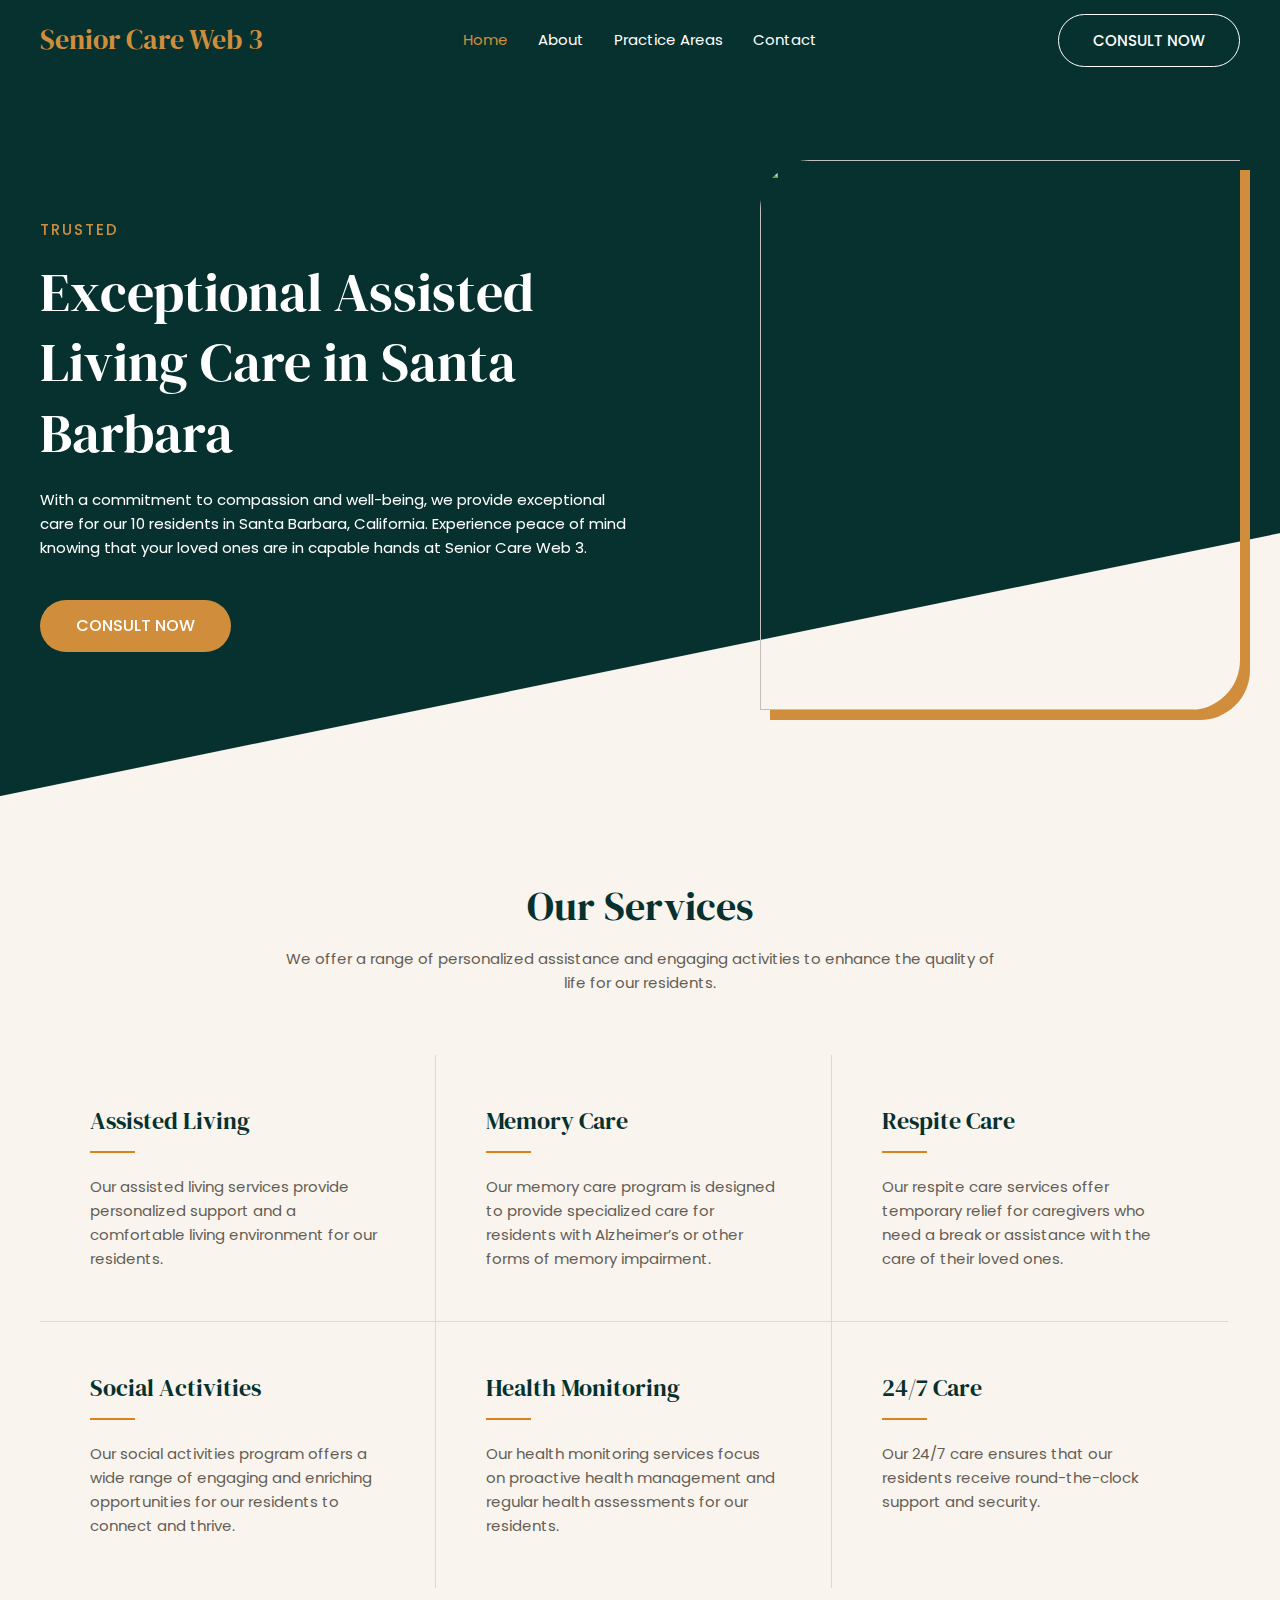
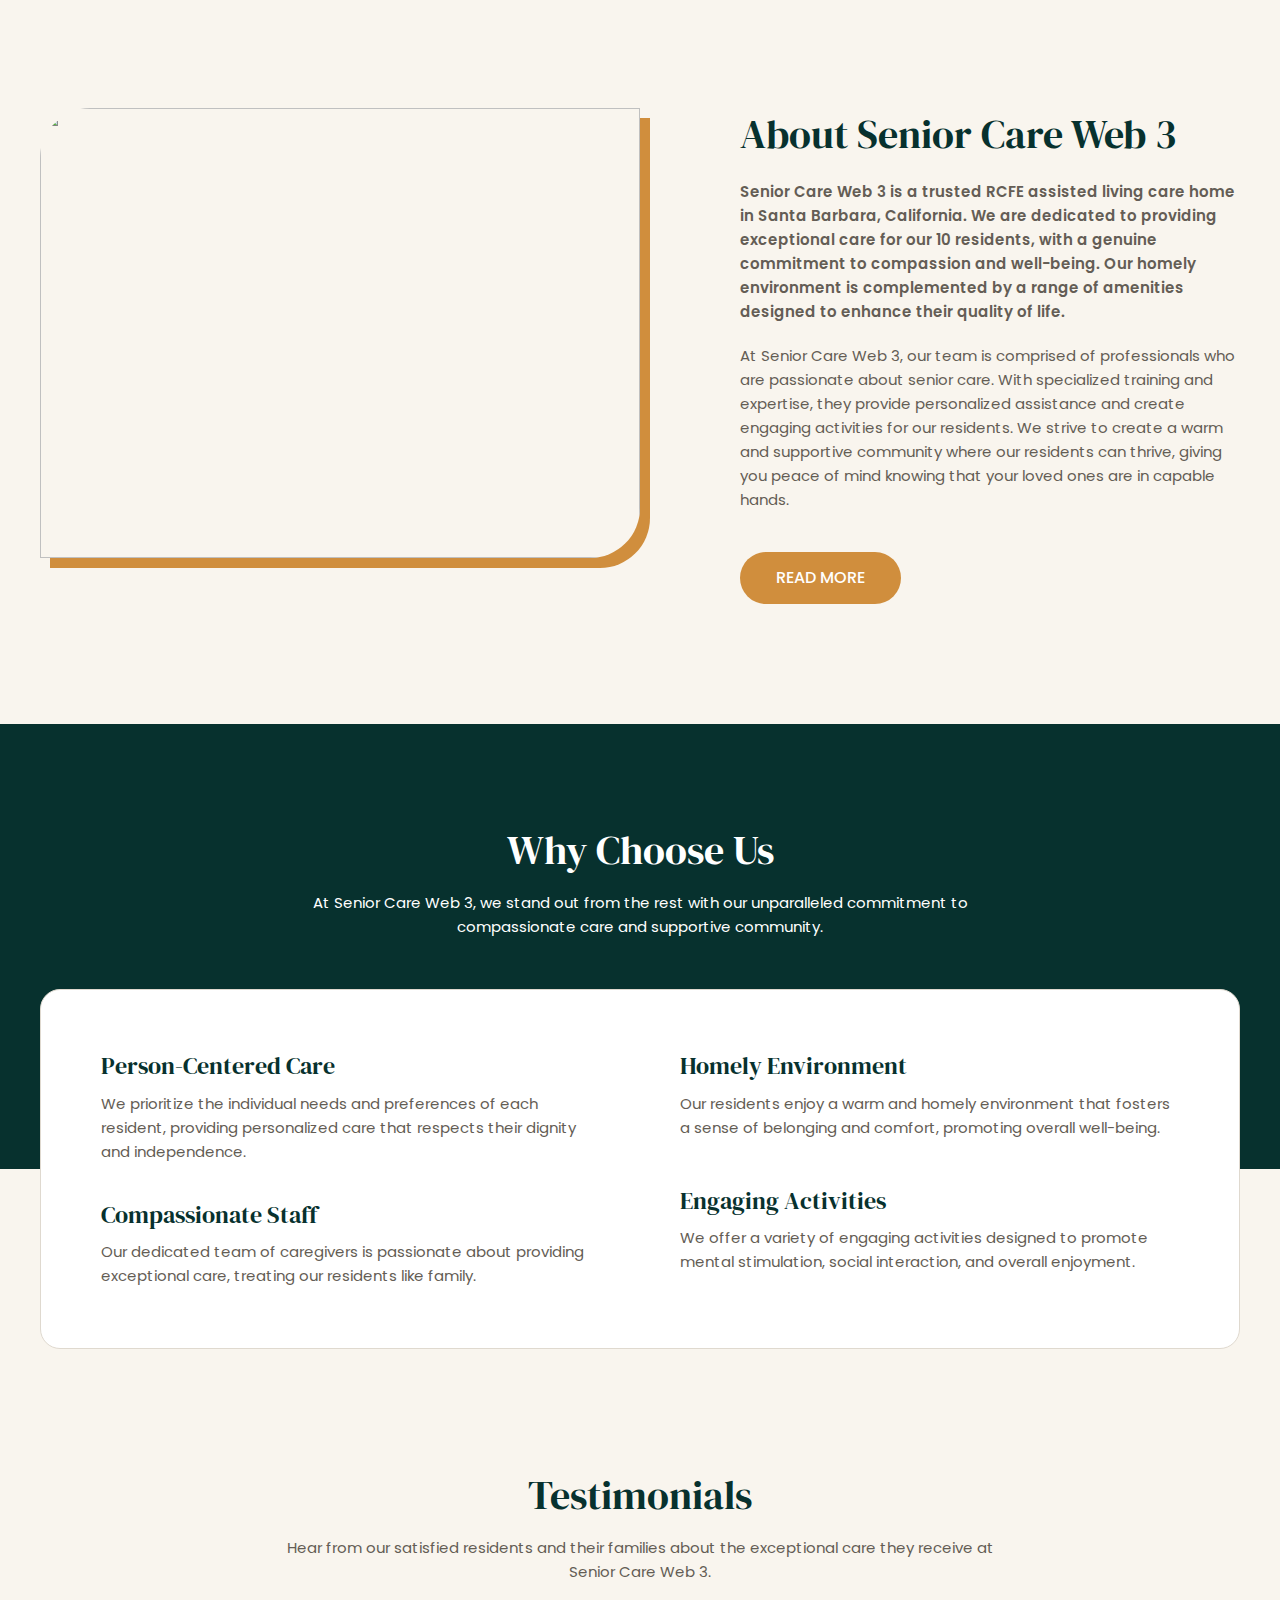
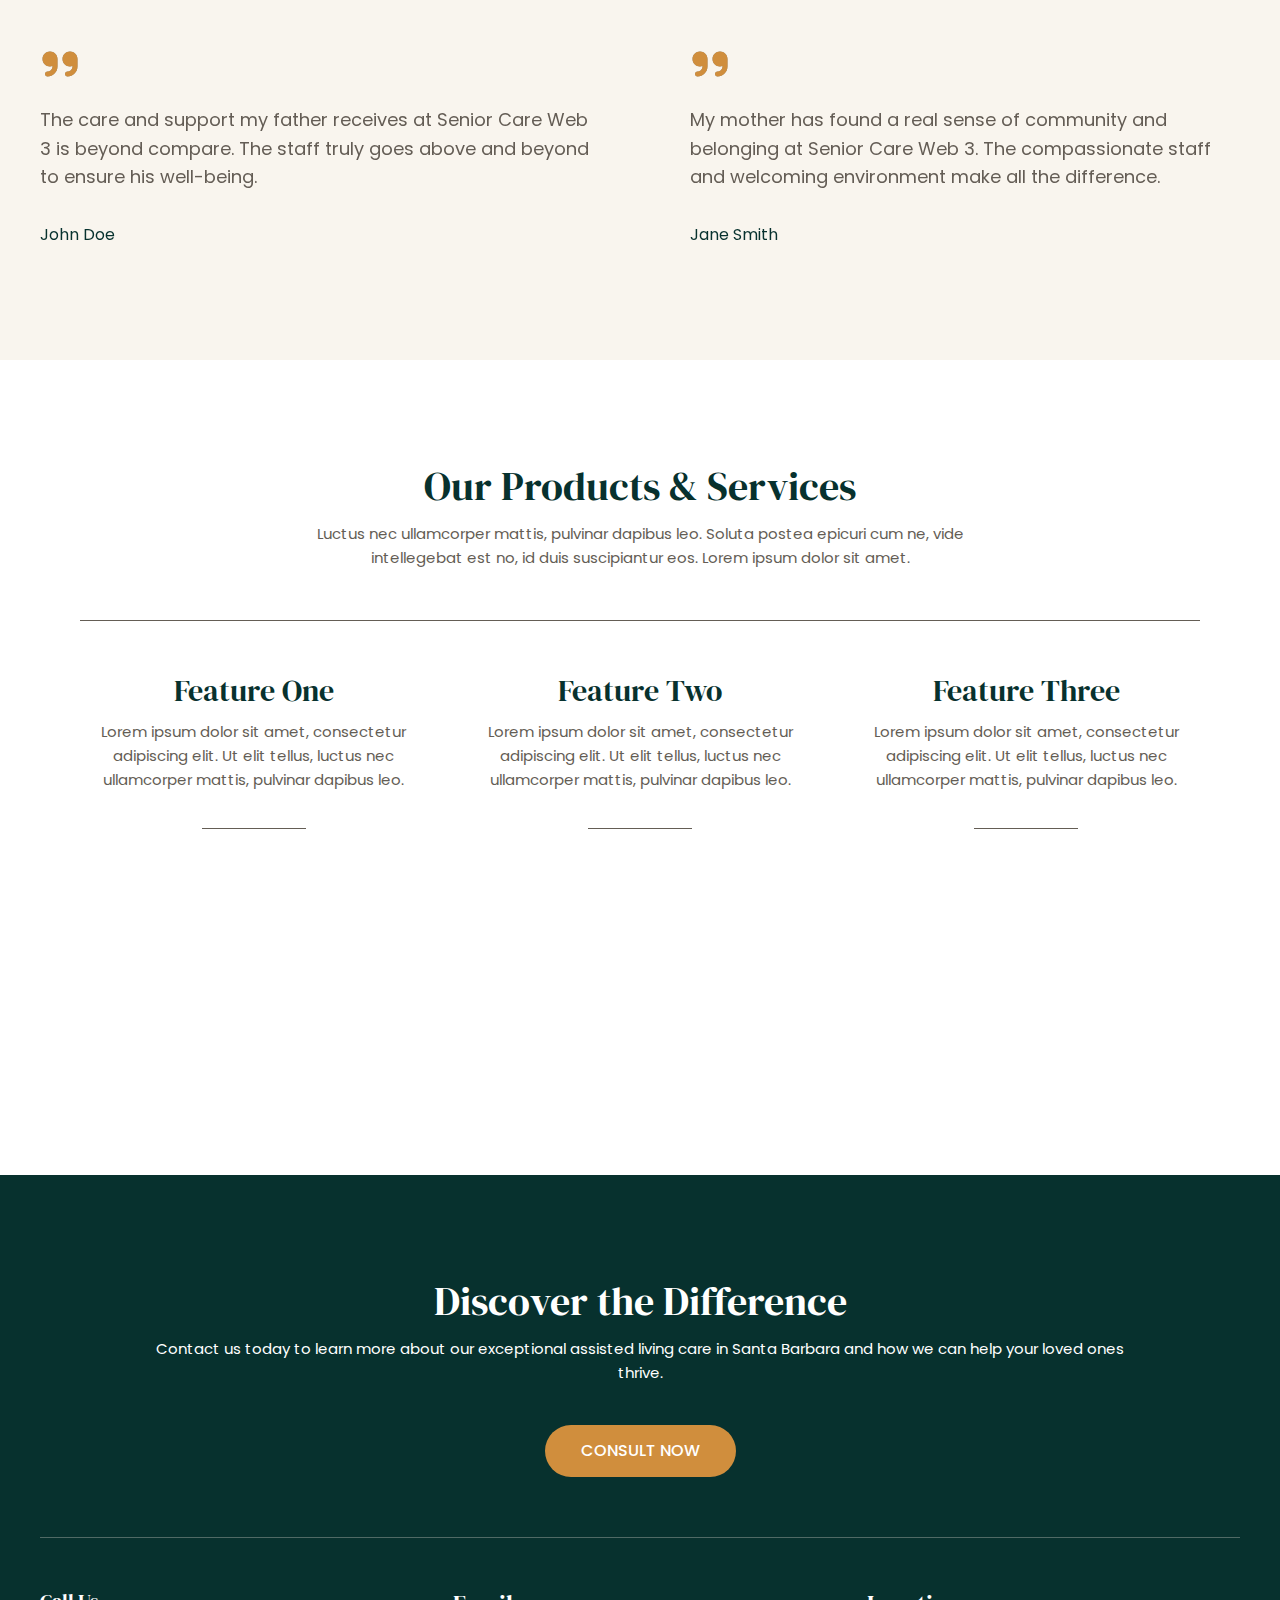
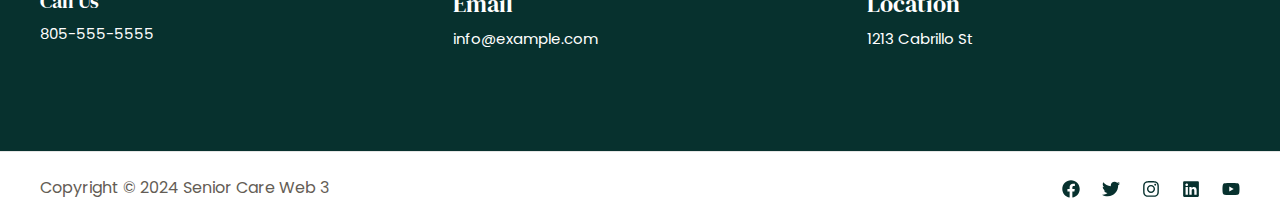
==== index.html @ ff7efbb7 "Updated/Added simply-static-1-1720147090" ====
<!DOCTYPE html>
<html lang="en-US">
<head>
<meta charset="UTF-8">
<meta name="viewport" content="width=device-width, initial-scale=1">
	 <link rel="profile" href="https://gmpg.org/xfn/11"> 
	 <title>Senior Care Web 3</title>
<meta name="robots" content="noindex, nofollow">
<link rel="dns-prefetch" href="//fonts.googleapis.com">
<link rel="alternate" type="application/rss+xml" title="Senior Care Web 3 &raquo; Feed" href="/feed/">
<link rel="alternate" type="application/rss+xml" title="Senior Care Web 3 &raquo; Comments Feed" href="/comments/feed/">
<script>
window._wpemojiSettings = {"baseUrl":"https:\/\/s.w.org\/images\/core\/emoji\/15.0.3\/72x72\/","ext":".png","svgUrl":"https:\/\/s.w.org\/images\/core\/emoji\/15.0.3\/svg\/","svgExt":".svg","source":{"concatemoji":"\/wp-includes\/js\/wp-emoji-release.min.js?ver=6.5.5"}};
/*! This file is auto-generated */
!function(i,n){var o,s,e;function c(e){try{var t={supportTests:e,timestamp:(new Date).valueOf()};sessionStorage.setItem(o,JSON.stringify(t))}catch(e){}}function p(e,t,n){e.clearRect(0,0,e.canvas.width,e.canvas.height),e.fillText(t,0,0);var t=new Uint32Array(e.getImageData(0,0,e.canvas.width,e.canvas.height).data),r=(e.clearRect(0,0,e.canvas.width,e.canvas.height),e.fillText(n,0,0),new Uint32Array(e.getImageData(0,0,e.canvas.width,e.canvas.height).data));return t.every(function(e,t){return e===r[t]})}function u(e,t,n){switch(t){case"flag":return n(e,"🏳️‍⚧️","🏳️​⚧️")?!1:!n(e,"🇺🇳","🇺​🇳")&&!n(e,"🏴󠁧󠁢󠁥󠁮󠁧󠁿","🏴​󠁧​󠁢​󠁥​󠁮​󠁧​󠁿");case"emoji":return!n(e,"🐦‍⬛","🐦​⬛")}return!1}function f(e,t,n){var r="undefined"!=typeof WorkerGlobalScope&&self instanceof WorkerGlobalScope?new OffscreenCanvas(300,150):i.createElement("canvas"),a=r.getContext("2d",{willReadFrequently:!0}),o=(a.textBaseline="top",a.font="600 32px Arial",{});return e.forEach(function(e){o[e]=t(a,e,n)}),o}function t(e){var t=i.createElement("script");t.src=e,t.defer=!0,i.head.appendChild(t)}"undefined"!=typeof Promise&&(o="wpEmojiSettingsSupports",s=["flag","emoji"],n.supports={everything:!0,everythingExceptFlag:!0},e=new Promise(function(e){i.addEventListener("DOMContentLoaded",e,{once:!0})}),new Promise(function(t){var n=function(){try{var e=JSON.parse(sessionStorage.getItem(o));if("object"==typeof e&&"number"==typeof e.timestamp&&(new Date).valueOf()<e.timestamp+604800&&"object"==typeof e.supportTests)return e.supportTests}catch(e){}return null}();if(!n){if("undefined"!=typeof Worker&&"undefined"!=typeof OffscreenCanvas&&"undefined"!=typeof URL&&URL.createObjectURL&&"undefined"!=typeof Blob)try{var e="postMessage("+f.toString()+"("+[JSON.stringify(s),u.toString(),p.toString()].join(",")+"));",r=new Blob([e],{type:"text/javascript"}),a=new Worker(URL.createObjectURL(r),{name:"wpTestEmojiSupports"});return void(a.onmessage=function(e){c(n=e.data),a.terminate(),t(n)})}catch(e){}c(n=f(s,u,p))}t(n)}).then(function(e){for(var t in e)n.supports[t]=e[t],n.supports.everything=n.supports.everything&&n.supports[t],"flag"!==t&&(n.supports.everythingExceptFlag=n.supports.everythingExceptFlag&&n.supports[t]);n.supports.everythingExceptFlag=n.supports.everythingExceptFlag&&!n.supports.flag,n.DOMReady=!1,n.readyCallback=function(){n.DOMReady=!0}}).then(function(){return e}).then(function(){var e;n.supports.everything||(n.readyCallback(),(e=n.source||{}).concatemoji?t(e.concatemoji):e.wpemoji&&e.twemoji&&(t(e.twemoji),t(e.wpemoji)))}))}((window,document),window._wpemojiSettings);
</script>
<link rel="stylesheet" id="astra-theme-css-css" href="/wp-content/themes/astra/assets/css/minified/main.min.css?ver=4.7.2" media="all">
<style id="astra-theme-css-inline-css">:root{--ast-post-nav-space:0;--ast-container-default-xlg-padding:3em;--ast-container-default-lg-padding:3em;--ast-container-default-slg-padding:2em;--ast-container-default-md-padding:3em;--ast-container-default-sm-padding:3em;--ast-container-default-xs-padding:2.4em;--ast-container-default-xxs-padding:1.8em;--ast-code-block-background:#ECEFF3;--ast-comment-inputs-background:#F9FAFB;--ast-normal-container-width:1200px;--ast-narrow-container-width:750px;--ast-blog-title-font-weight:normal;--ast-blog-meta-weight:inherit;}html{font-size:93.75%;}a{color:var(--ast-global-color-0);}a:hover,a:focus{color:var(--ast-global-color-0);}body,button,input,select,textarea,.ast-button,.ast-custom-button{font-family:'Poppins',sans-serif;font-weight:400;font-size:15px;font-size:1rem;line-height:var(--ast-body-line-height,1.6em);}blockquote{color:var(--ast-global-color-3);}h1,.entry-content h1,h2,.entry-content h2,h3,.entry-content h3,h4,.entry-content h4,h5,.entry-content h5,h6,.entry-content h6,.site-title,.site-title a{font-family:'DM Serif Display',serif;font-weight:400;}.ast-site-identity .site-title a{color:var(--ast-global-color-0);}.site-title{font-size:28px;font-size:1.8666666666667rem;display:block;}.site-header .site-description{font-size:15px;font-size:1rem;display:none;}.entry-title{font-size:26px;font-size:1.7333333333333rem;}.archive .ast-article-post .ast-article-inner,.blog .ast-article-post .ast-article-inner,.archive .ast-article-post .ast-article-inner:hover,.blog .ast-article-post .ast-article-inner:hover{overflow:hidden;}h1,.entry-content h1{font-size:54px;font-size:3.6rem;font-weight:normal;font-family:'DM Serif Display',serif;line-height:1.3em;}h2,.entry-content h2{font-size:40px;font-size:2.6666666666667rem;font-weight:normal;font-family:'DM Serif Display',serif;line-height:1.3em;}h3,.entry-content h3{font-size:30px;font-size:2rem;font-weight:normal;font-family:'DM Serif Display',serif;line-height:1.3em;}h4,.entry-content h4{font-size:24px;font-size:1.6rem;line-height:1.3em;font-weight:normal;font-family:'DM Serif Display',serif;}h5,.entry-content h5{font-size:20px;font-size:1.3333333333333rem;line-height:1.3em;font-weight:normal;font-family:'DM Serif Display',serif;}h6,.entry-content h6{font-size:18px;font-size:1.2rem;line-height:1.25em;font-weight:400;font-family:'DM Serif Display',serif;}::selection{background-color:var(--ast-global-color-0);color:#000000;}body,h1,.entry-title a,.entry-content h1,h2,.entry-content h2,h3,.entry-content h3,h4,.entry-content h4,h5,.entry-content h5,h6,.entry-content h6{color:var(--ast-global-color-3);}.tagcloud a:hover,.tagcloud a:focus,.tagcloud a.current-item{color:#000000;border-color:var(--ast-global-color-0);background-color:var(--ast-global-color-0);}input:focus,input[type="text"]:focus,input[type="email"]:focus,input[type="url"]:focus,input[type="password"]:focus,input[type="reset"]:focus,input[type="search"]:focus,textarea:focus{border-color:var(--ast-global-color-0);}input[type="radio"]:checked,input[type=reset],input[type="checkbox"]:checked,input[type="checkbox"]:hover:checked,input[type="checkbox"]:focus:checked,input[type=range]::-webkit-slider-thumb{border-color:var(--ast-global-color-0);background-color:var(--ast-global-color-0);box-shadow:none;}.site-footer a:hover + .post-count,.site-footer a:focus + .post-count{background:var(--ast-global-color-0);border-color:var(--ast-global-color-0);}.single .nav-links .nav-previous,.single .nav-links .nav-next{color:var(--ast-global-color-0);}.entry-meta,.entry-meta *{line-height:1.45;color:var(--ast-global-color-0);}.entry-meta a:not(.ast-button):hover,.entry-meta a:not(.ast-button):hover *,.entry-meta a:not(.ast-button):focus,.entry-meta a:not(.ast-button):focus *,.page-links > .page-link,.page-links .page-link:hover,.post-navigation a:hover{color:var(--ast-global-color-0);}#cat option,.secondary .calendar_wrap thead a,.secondary .calendar_wrap thead a:visited{color:var(--ast-global-color-0);}.secondary .calendar_wrap #today,.ast-progress-val span{background:var(--ast-global-color-0);}.secondary a:hover + .post-count,.secondary a:focus + .post-count{background:var(--ast-global-color-0);border-color:var(--ast-global-color-0);}.calendar_wrap #today > a{color:#000000;}.page-links .page-link,.single .post-navigation a{color:var(--ast-global-color-0);}.ast-search-menu-icon .search-form button.search-submit{padding:0 4px;}.ast-search-menu-icon form.search-form{padding-right:0;}.ast-search-menu-icon.slide-search input.search-field{width:0;}.ast-header-search .ast-search-menu-icon.ast-dropdown-active .search-form,.ast-header-search .ast-search-menu-icon.ast-dropdown-active .search-field:focus{transition:all 0.2s;}.search-form input.search-field:focus{outline:none;}.ast-archive-title{color:var(--ast-global-color-2);}.widget-title,.widget .wp-block-heading{font-size:21px;font-size:1.4rem;color:var(--ast-global-color-2);}.ast-single-post .entry-content a,.ast-comment-content a:not(.ast-comment-edit-reply-wrap a){text-decoration:underline;}.ast-single-post .wp-block-button .wp-block-button__link,.ast-single-post .elementor-button-wrapper .elementor-button,.ast-single-post .entry-content .uagb-tab a,.ast-single-post .entry-content .uagb-ifb-cta a,.ast-single-post .entry-content .wp-block-uagb-buttons a,.ast-single-post .entry-content .uabb-module-content a,.ast-single-post .entry-content .uagb-post-grid a,.ast-single-post .entry-content .uagb-timeline a,.ast-single-post .entry-content .uagb-toc__wrap a,.ast-single-post .entry-content .uagb-taxomony-box a,.ast-single-post .entry-content .woocommerce a,.entry-content .wp-block-latest-posts > li > a,.ast-single-post .entry-content .wp-block-file__button,li.ast-post-filter-single,.ast-single-post .wp-block-buttons .wp-block-button.is-style-outline .wp-block-button__link,.ast-single-post .ast-comment-content .comment-reply-link,.ast-single-post .ast-comment-content .comment-edit-link{text-decoration:none;}.ast-search-menu-icon.slide-search a:focus-visible:focus-visible,.astra-search-icon:focus-visible,#close:focus-visible,a:focus-visible,.ast-menu-toggle:focus-visible,.site .skip-link:focus-visible,.wp-block-loginout input:focus-visible,.wp-block-search.wp-block-search__button-inside .wp-block-search__inside-wrapper,.ast-header-navigation-arrow:focus-visible,.woocommerce .wc-proceed-to-checkout > .checkout-button:focus-visible,.woocommerce .woocommerce-MyAccount-navigation ul li a:focus-visible,.ast-orders-table__row .ast-orders-table__cell:focus-visible,.woocommerce .woocommerce-order-details .order-again > .button:focus-visible,.woocommerce .woocommerce-message a.button.wc-forward:focus-visible,.woocommerce #minus_qty:focus-visible,.woocommerce #plus_qty:focus-visible,a#ast-apply-coupon:focus-visible,.woocommerce .woocommerce-info a:focus-visible,.woocommerce .astra-shop-summary-wrap a:focus-visible,.woocommerce a.wc-forward:focus-visible,#ast-apply-coupon:focus-visible,.woocommerce-js .woocommerce-mini-cart-item a.remove:focus-visible,#close:focus-visible,.button.search-submit:focus-visible,#search_submit:focus,.normal-search:focus-visible,.ast-header-account-wrap:focus-visible{outline-style:dotted;outline-color:inherit;outline-width:thin;}input:focus,input[type="text"]:focus,input[type="email"]:focus,input[type="url"]:focus,input[type="password"]:focus,input[type="reset"]:focus,input[type="search"]:focus,input[type="number"]:focus,textarea:focus,.wp-block-search__input:focus,[data-section="section-header-mobile-trigger"] .ast-button-wrap .ast-mobile-menu-trigger-minimal:focus,.ast-mobile-popup-drawer.active .menu-toggle-close:focus,.woocommerce-ordering select.orderby:focus,#ast-scroll-top:focus,#coupon_code:focus,.woocommerce-page #comment:focus,.woocommerce #reviews #respond input#submit:focus,.woocommerce a.add_to_cart_button:focus,.woocommerce .button.single_add_to_cart_button:focus,.woocommerce .woocommerce-cart-form button:focus,.woocommerce .woocommerce-cart-form__cart-item .quantity .qty:focus,.woocommerce .woocommerce-billing-fields .woocommerce-billing-fields__field-wrapper .woocommerce-input-wrapper > .input-text:focus,.woocommerce #order_comments:focus,.woocommerce #place_order:focus,.woocommerce .woocommerce-address-fields .woocommerce-address-fields__field-wrapper .woocommerce-input-wrapper > .input-text:focus,.woocommerce .woocommerce-MyAccount-content form button:focus,.woocommerce .woocommerce-MyAccount-content .woocommerce-EditAccountForm .woocommerce-form-row .woocommerce-Input.input-text:focus,.woocommerce .ast-woocommerce-container .woocommerce-pagination ul.page-numbers li a:focus,body #content .woocommerce form .form-row .select2-container--default .select2-selection--single:focus,#ast-coupon-code:focus,.woocommerce.woocommerce-js .quantity input[type=number]:focus,.woocommerce-js .woocommerce-mini-cart-item .quantity input[type=number]:focus,.woocommerce p#ast-coupon-trigger:focus{border-style:dotted;border-color:inherit;border-width:thin;}input{outline:none;}.ast-logo-title-inline .site-logo-img{padding-right:1em;}body .ast-oembed-container *{position:absolute;top:0;width:100%;height:100%;left:0;}body .wp-block-embed-pocket-casts .ast-oembed-container *{position:unset;}.ast-single-post-featured-section + article {margin-top: 2em;}.site-content .ast-single-post-featured-section img {width: 100%;overflow: hidden;object-fit: cover;}.site > .ast-single-related-posts-container {margin-top: 0;}@media (min-width: 922px) {.ast-desktop .ast-container--narrow {max-width: var(--ast-narrow-container-width);margin: 0 auto;}}@media (max-width:921.9px){#ast-desktop-header{display:none;}}@media (min-width:922px){#ast-mobile-header{display:none;}}.wp-block-buttons.aligncenter{justify-content:center;}@media (max-width:921px){.ast-theme-transparent-header #primary,.ast-theme-transparent-header #secondary{padding:0;}}@media (max-width:921px){.ast-plain-container.ast-no-sidebar #primary{padding:0;}}.ast-plain-container.ast-no-sidebar #primary{margin-top:0;margin-bottom:0;}.wp-block-button.is-style-outline .wp-block-button__link{border-color:var(--ast-global-color-0);border-top-width:0px;border-right-width:0px;border-bottom-width:0px;border-left-width:0px;}div.wp-block-button.is-style-outline > .wp-block-button__link:not(.has-text-color),div.wp-block-button.wp-block-button__link.is-style-outline:not(.has-text-color){color:var(--ast-global-color-0);}.wp-block-button.is-style-outline .wp-block-button__link:hover,.wp-block-buttons .wp-block-button.is-style-outline .wp-block-button__link:focus,.wp-block-buttons .wp-block-button.is-style-outline > .wp-block-button__link:not(.has-text-color):hover,.wp-block-buttons .wp-block-button.wp-block-button__link.is-style-outline:not(.has-text-color):hover{color:var(--ast-global-color-5);background-color:var(--ast-global-color-1);border-color:var(--ast-global-color-1);}.post-page-numbers.current .page-link,.ast-pagination .page-numbers.current{color:#000000;border-color:var(--ast-global-color-0);background-color:var(--ast-global-color-0);}.wp-block-button.is-style-outline .wp-block-button__link{border-top-width:0px;border-right-width:0px;border-bottom-width:0px;border-left-width:0px;}.wp-block-button.is-style-outline .wp-block-button__link.wp-element-button,.ast-outline-button{border-color:var(--ast-global-color-0);font-family:inherit;font-weight:500;font-size:16px;font-size:1.0666666666667rem;line-height:1em;text-transform:uppercase;border-top-left-radius:30px;border-top-right-radius:30px;border-bottom-right-radius:30px;border-bottom-left-radius:30px;}.wp-block-buttons .wp-block-button.is-style-outline > .wp-block-button__link:not(.has-text-color),.wp-block-buttons .wp-block-button.wp-block-button__link.is-style-outline:not(.has-text-color),.ast-outline-button{color:var(--ast-global-color-0);}.wp-block-button.is-style-outline .wp-block-button__link:hover,.wp-block-buttons .wp-block-button.is-style-outline .wp-block-button__link:focus,.wp-block-buttons .wp-block-button.is-style-outline > .wp-block-button__link:not(.has-text-color):hover,.wp-block-buttons .wp-block-button.wp-block-button__link.is-style-outline:not(.has-text-color):hover,.ast-outline-button:hover,.ast-outline-button:focus,.wp-block-uagb-buttons-child .uagb-buttons-repeater.ast-outline-button:hover,.wp-block-uagb-buttons-child .uagb-buttons-repeater.ast-outline-button:focus{color:var(--ast-global-color-5);background-color:var(--ast-global-color-1);border-color:var(--ast-global-color-1);}.wp-block-button .wp-block-button__link.wp-element-button.is-style-outline:not(.has-background),.wp-block-button.is-style-outline>.wp-block-button__link.wp-element-button:not(.has-background),.ast-outline-button{background-color:var(--ast-global-color-0);}.entry-content[ast-blocks-layout] > figure{margin-bottom:1em;}h1.widget-title{font-weight:normal;}h2.widget-title{font-weight:normal;}h3.widget-title{font-weight:normal;}#page{display:flex;flex-direction:column;min-height:100vh;}.ast-404-layout-1 h1.page-title{color:var(--ast-global-color-2);}.single .post-navigation a{line-height:1em;height:inherit;}.error-404 .page-sub-title{font-size:1.5rem;font-weight:inherit;}.search .site-content .content-area .search-form{margin-bottom:0;}#page .site-content{flex-grow:1;}.widget{margin-bottom:1.25em;}#secondary li{line-height:1.5em;}#secondary .wp-block-group h2{margin-bottom:0.7em;}#secondary h2{font-size:1.7rem;}.ast-separate-container .ast-article-post,.ast-separate-container .ast-article-single,.ast-separate-container .comment-respond{padding:3em;}.ast-separate-container .ast-article-single .ast-article-single{padding:0;}.ast-article-single .wp-block-post-template-is-layout-grid{padding-left:0;}.ast-separate-container .comments-title,.ast-narrow-container .comments-title{padding:1.5em 2em;}.ast-page-builder-template .comment-form-textarea,.ast-comment-formwrap .ast-grid-common-col{padding:0;}.ast-comment-formwrap{padding:0;display:inline-flex;column-gap:20px;width:100%;margin-left:0;margin-right:0;}.comments-area textarea#comment:focus,.comments-area textarea#comment:active,.comments-area .ast-comment-formwrap input[type="text"]:focus,.comments-area .ast-comment-formwrap input[type="text"]:active {box-shadow:none;outline:none;}.archive.ast-page-builder-template .entry-header{margin-top:2em;}.ast-page-builder-template .ast-comment-formwrap{width:100%;}.entry-title{margin-bottom:0.5em;}.ast-archive-description p{font-size:inherit;font-weight:inherit;line-height:inherit;}.ast-separate-container .ast-comment-list li.depth-1,.hentry{margin-bottom:2em;}@media (min-width:921px){.ast-left-sidebar.ast-page-builder-template #secondary,.archive.ast-right-sidebar.ast-page-builder-template .site-main{padding-left:20px;padding-right:20px;}}@media (max-width:544px){.ast-comment-formwrap.ast-row{column-gap:10px;display:inline-block;}#ast-commentform .ast-grid-common-col{position:relative;width:100%;}}@media (min-width:1201px){.ast-separate-container .ast-article-post,.ast-separate-container .ast-article-single,.ast-separate-container .ast-author-box,.ast-separate-container .ast-404-layout-1,.ast-separate-container .no-results{padding:3em;}}@media (max-width:921px){.ast-separate-container #primary,.ast-separate-container #secondary{padding:1.5em 0;}#primary,#secondary{padding:1.5em 0;margin:0;}.ast-left-sidebar #content > .ast-container{display:flex;flex-direction:column-reverse;width:100%;}}@media (min-width:922px){.ast-separate-container.ast-right-sidebar #primary,.ast-separate-container.ast-left-sidebar #primary{border:0;}.search-no-results.ast-separate-container #primary{margin-bottom:4em;}}.wp-block-button .wp-block-button__link{color:var(--ast-global-color-5);}.wp-block-button .wp-block-button__link:hover,.wp-block-button .wp-block-button__link:focus{color:var(--ast-global-color-5);background-color:var(--ast-global-color-1);border-color:var(--ast-global-color-1);}.wp-block-button .wp-block-button__link,.wp-block-search .wp-block-search__button,body .wp-block-file .wp-block-file__button{border-style:solid;border-top-width:0px;border-right-width:0px;border-left-width:0px;border-bottom-width:0px;border-color:var(--ast-global-color-0);background-color:var(--ast-global-color-0);color:var(--ast-global-color-5);font-family:inherit;font-weight:500;line-height:1em;text-transform:uppercase;font-size:16px;font-size:1.0666666666667rem;border-top-left-radius:30px;border-top-right-radius:30px;border-bottom-right-radius:30px;border-bottom-left-radius:30px;padding-top:18px;padding-right:36px;padding-bottom:18px;padding-left:36px;}.menu-toggle,button,.ast-button,.ast-custom-button,.button,input#submit,input[type="button"],input[type="submit"],input[type="reset"],form[CLASS*="wp-block-search__"].wp-block-search .wp-block-search__inside-wrapper .wp-block-search__button,body .wp-block-file .wp-block-file__button,.search .search-submit,.woocommerce-js a.button,.woocommerce button.button,.woocommerce .woocommerce-message a.button,.woocommerce #respond input#submit.alt,.woocommerce input.button.alt,.woocommerce input.button,.woocommerce input.button:disabled,.woocommerce input.button:disabled[disabled],.woocommerce input.button:disabled:hover,.woocommerce input.button:disabled[disabled]:hover,.woocommerce #respond input#submit,.woocommerce button.button.alt.disabled,.wc-block-grid__products .wc-block-grid__product .wp-block-button__link,.wc-block-grid__product-onsale,[CLASS*="wc-block"] button,.woocommerce-js .astra-cart-drawer .astra-cart-drawer-content .woocommerce-mini-cart__buttons .button:not(.checkout):not(.ast-continue-shopping),.woocommerce-js .astra-cart-drawer .astra-cart-drawer-content .woocommerce-mini-cart__buttons a.checkout,.woocommerce button.button.alt.disabled.wc-variation-selection-needed,[CLASS*="wc-block"] .wc-block-components-button{border-style:solid;border-top-width:0px;border-right-width:0px;border-left-width:0px;border-bottom-width:0px;color:var(--ast-global-color-5);border-color:var(--ast-global-color-0);background-color:var(--ast-global-color-0);padding-top:18px;padding-right:36px;padding-bottom:18px;padding-left:36px;font-family:inherit;font-weight:500;font-size:16px;font-size:1.0666666666667rem;line-height:1em;text-transform:uppercase;border-top-left-radius:30px;border-top-right-radius:30px;border-bottom-right-radius:30px;border-bottom-left-radius:30px;}button:focus,.menu-toggle:hover,button:hover,.ast-button:hover,.ast-custom-button:hover .button:hover,.ast-custom-button:hover ,input[type=reset]:hover,input[type=reset]:focus,input#submit:hover,input#submit:focus,input[type="button"]:hover,input[type="button"]:focus,input[type="submit"]:hover,input[type="submit"]:focus,form[CLASS*="wp-block-search__"].wp-block-search .wp-block-search__inside-wrapper .wp-block-search__button:hover,form[CLASS*="wp-block-search__"].wp-block-search .wp-block-search__inside-wrapper .wp-block-search__button:focus,body .wp-block-file .wp-block-file__button:hover,body .wp-block-file .wp-block-file__button:focus,.woocommerce-js a.button:hover,.woocommerce button.button:hover,.woocommerce .woocommerce-message a.button:hover,.woocommerce #respond input#submit:hover,.woocommerce #respond input#submit.alt:hover,.woocommerce input.button.alt:hover,.woocommerce input.button:hover,.woocommerce button.button.alt.disabled:hover,.wc-block-grid__products .wc-block-grid__product .wp-block-button__link:hover,[CLASS*="wc-block"] button:hover,.woocommerce-js .astra-cart-drawer .astra-cart-drawer-content .woocommerce-mini-cart__buttons .button:not(.checkout):not(.ast-continue-shopping):hover,.woocommerce-js .astra-cart-drawer .astra-cart-drawer-content .woocommerce-mini-cart__buttons a.checkout:hover,.woocommerce button.button.alt.disabled.wc-variation-selection-needed:hover,[CLASS*="wc-block"] .wc-block-components-button:hover,[CLASS*="wc-block"] .wc-block-components-button:focus{color:var(--ast-global-color-5);background-color:var(--ast-global-color-1);border-color:var(--ast-global-color-1);}form[CLASS*="wp-block-search__"].wp-block-search .wp-block-search__inside-wrapper .wp-block-search__button.has-icon{padding-top:calc(18px - 3px);padding-right:calc(36px - 3px);padding-bottom:calc(18px - 3px);padding-left:calc(36px - 3px);}@media (max-width:921px){.ast-mobile-header-stack .main-header-bar .ast-search-menu-icon{display:inline-block;}.ast-header-break-point.ast-header-custom-item-outside .ast-mobile-header-stack .main-header-bar .ast-search-icon{margin:0;}.ast-comment-avatar-wrap img{max-width:2.5em;}.ast-comment-meta{padding:0 1.8888em 1.3333em;}.ast-separate-container .ast-comment-list li.depth-1{padding:1.5em 2.14em;}.ast-separate-container .comment-respond{padding:2em 2.14em;}}@media (min-width:544px){.ast-container{max-width:100%;}}@media (max-width:544px){.ast-separate-container .ast-article-post,.ast-separate-container .ast-article-single,.ast-separate-container .comments-title,.ast-separate-container .ast-archive-description{padding:1.5em 1em;}.ast-separate-container #content .ast-container{padding-left:0.54em;padding-right:0.54em;}.ast-separate-container .ast-comment-list .bypostauthor{padding:.5em;}.ast-search-menu-icon.ast-dropdown-active .search-field{width:170px;}} #ast-mobile-header .ast-site-header-cart-li a{pointer-events:none;} #ast-desktop-header .ast-site-header-cart-li a{pointer-events:none;}.ast-separate-container{background-color:var(--ast-global-color-4);;background-image:none;;}@media (max-width:921px){.widget-title{font-size:21px;font-size:1.4rem;}body,button,input,select,textarea,.ast-button,.ast-custom-button{font-size:15px;font-size:1rem;}#secondary,#secondary button,#secondary input,#secondary select,#secondary textarea{font-size:15px;font-size:1rem;}.site-title{font-size:25px;font-size:1.6666666666667rem;display:block;}.site-header .site-description{display:none;}h1,.entry-content h1{font-size:32px;}h2,.entry-content h2{font-size:26px;}h3,.entry-content h3{font-size:22px;}h4,.entry-content h4{font-size:20px;font-size:1.3333333333333rem;}h5,.entry-content h5{font-size:18px;font-size:1.2rem;}}@media (max-width:544px){.widget-title{font-size:20px;font-size:1.4285714285714rem;}body,button,input,select,textarea,.ast-button,.ast-custom-button{font-size:14px;font-size:0.93333333333333rem;}#secondary,#secondary button,#secondary input,#secondary select,#secondary textarea{font-size:14px;font-size:0.93333333333333rem;}.site-title{font-size:22px;font-size:1.4666666666667rem;display:block;}.site-header .site-description{display:none;}h1,.entry-content h1{font-size:28px;}h2,.entry-content h2{font-size:24px;}h3,.entry-content h3{font-size:22px;}h4,.entry-content h4{font-size:20px;font-size:1.3333333333333rem;}h5,.entry-content h5{font-size:18px;font-size:1.2rem;}h6,.entry-content h6{font-size:16px;font-size:1.0666666666667rem;}header .custom-logo-link img,.ast-header-break-point .site-branding img,.ast-header-break-point .custom-logo-link img{max-width:100px;}.astra-logo-svg{width:100px;}.astra-logo-svg:not(.sticky-custom-logo .astra-logo-svg,.transparent-custom-logo .astra-logo-svg,.advanced-header-logo .astra-logo-svg){height:21px;}.ast-header-break-point .site-logo-img .custom-mobile-logo-link img{max-width:100px;}}@media (max-width:544px){html{font-size:93.75%;}}@media (min-width:922px){.ast-container{max-width:1240px;}}@media (min-width:922px){.site-content .ast-container{display:flex;}}@media (max-width:921px){.site-content .ast-container{flex-direction:column;}}@media (min-width:922px){.main-header-menu .sub-menu .menu-item.ast-left-align-sub-menu:hover > .sub-menu,.main-header-menu .sub-menu .menu-item.ast-left-align-sub-menu.focus > .sub-menu{margin-left:-0px;}}.ast-theme-transparent-header [CLASS*="ast-header-button-"] .ast-custom-button{color:var(--ast-global-color-5);background:rgba(0,0,0,0);}.ast-theme-transparent-header [CLASS*="ast-header-button-"] .ast-custom-button:hover{color:var(--ast-global-color-2);background:var(--ast-global-color-4);}.ast-theme-transparent-header [data-section="section-header-mobile-trigger"] .ast-button-wrap .ast-mobile-menu-trigger-outline{background:transparent;}.site .comments-area{padding-bottom:3em;}.wp-block-file {display: flex;align-items: center;flex-wrap: wrap;justify-content: space-between;}.wp-block-pullquote {border: none;}.wp-block-pullquote blockquote::before {content: "\201D";font-family: "Helvetica",sans-serif;display: flex;transform: rotate( 180deg );font-size: 6rem;font-style: normal;line-height: 1;font-weight: bold;align-items: center;justify-content: center;}.has-text-align-right > blockquote::before {justify-content: flex-start;}.has-text-align-left > blockquote::before {justify-content: flex-end;}figure.wp-block-pullquote.is-style-solid-color blockquote {max-width: 100%;text-align: inherit;}html body {--wp--custom--ast-default-block-top-padding: 3em;--wp--custom--ast-default-block-right-padding: 3em;--wp--custom--ast-default-block-bottom-padding: 3em;--wp--custom--ast-default-block-left-padding: 3em;--wp--custom--ast-container-width: 1200px;--wp--custom--ast-content-width-size: 1200px;--wp--custom--ast-wide-width-size: calc(1200px + var(--wp--custom--ast-default-block-left-padding) + var(--wp--custom--ast-default-block-right-padding));}.ast-narrow-container {--wp--custom--ast-content-width-size: 750px;--wp--custom--ast-wide-width-size: 750px;}@media(max-width: 921px) {html body {--wp--custom--ast-default-block-top-padding: 3em;--wp--custom--ast-default-block-right-padding: 2em;--wp--custom--ast-default-block-bottom-padding: 3em;--wp--custom--ast-default-block-left-padding: 2em;}}@media(max-width: 544px) {html body {--wp--custom--ast-default-block-top-padding: 3em;--wp--custom--ast-default-block-right-padding: 1.5em;--wp--custom--ast-default-block-bottom-padding: 3em;--wp--custom--ast-default-block-left-padding: 1.5em;}}.entry-content > .wp-block-group,.entry-content > .wp-block-cover,.entry-content > .wp-block-columns {padding-top: var(--wp--custom--ast-default-block-top-padding);padding-right: var(--wp--custom--ast-default-block-right-padding);padding-bottom: var(--wp--custom--ast-default-block-bottom-padding);padding-left: var(--wp--custom--ast-default-block-left-padding);}.ast-plain-container.ast-no-sidebar .entry-content > .alignfull,.ast-page-builder-template .ast-no-sidebar .entry-content > .alignfull {margin-left: calc( -50vw + 50%);margin-right: calc( -50vw + 50%);max-width: 100vw;width: 100vw;}.ast-plain-container.ast-no-sidebar .entry-content .alignfull .alignfull,.ast-page-builder-template.ast-no-sidebar .entry-content .alignfull .alignfull,.ast-plain-container.ast-no-sidebar .entry-content .alignfull .alignwide,.ast-page-builder-template.ast-no-sidebar .entry-content .alignfull .alignwide,.ast-plain-container.ast-no-sidebar .entry-content .alignwide .alignfull,.ast-page-builder-template.ast-no-sidebar .entry-content .alignwide .alignfull,.ast-plain-container.ast-no-sidebar .entry-content .alignwide .alignwide,.ast-page-builder-template.ast-no-sidebar .entry-content .alignwide .alignwide,.ast-plain-container.ast-no-sidebar .entry-content .wp-block-column .alignfull,.ast-page-builder-template.ast-no-sidebar .entry-content .wp-block-column .alignfull,.ast-plain-container.ast-no-sidebar .entry-content .wp-block-column .alignwide,.ast-page-builder-template.ast-no-sidebar .entry-content .wp-block-column .alignwide {margin-left: auto;margin-right: auto;width: 100%;}[ast-blocks-layout] .wp-block-separator:not(.is-style-dots) {height: 0;}[ast-blocks-layout] .wp-block-separator {margin: 20px auto;}[ast-blocks-layout] .wp-block-separator:not(.is-style-wide):not(.is-style-dots) {max-width: 100px;}[ast-blocks-layout] .wp-block-separator.has-background {padding: 0;}.entry-content[ast-blocks-layout] > * {max-width: var(--wp--custom--ast-content-width-size);margin-left: auto;margin-right: auto;}.entry-content[ast-blocks-layout] > .alignwide {max-width: var(--wp--custom--ast-wide-width-size);}.entry-content[ast-blocks-layout] .alignfull {max-width: none;}.entry-content .wp-block-columns {margin-bottom: 0;}blockquote {margin: 1.5em;border-color: rgba(0,0,0,0.05);}.wp-block-quote:not(.has-text-align-right):not(.has-text-align-center) {border-left: 5px solid rgba(0,0,0,0.05);}.has-text-align-right > blockquote,blockquote.has-text-align-right {border-right: 5px solid rgba(0,0,0,0.05);}.has-text-align-left > blockquote,blockquote.has-text-align-left {border-left: 5px solid rgba(0,0,0,0.05);}.wp-block-site-tagline,.wp-block-latest-posts .read-more {margin-top: 15px;}.wp-block-loginout p label {display: block;}.wp-block-loginout p:not(.login-remember):not(.login-submit) input {width: 100%;}.wp-block-loginout input:focus {border-color: transparent;}.wp-block-loginout input:focus {outline: thin dotted;}.entry-content .wp-block-media-text .wp-block-media-text__content {padding: 0 0 0 8%;}.entry-content .wp-block-media-text.has-media-on-the-right .wp-block-media-text__content {padding: 0 8% 0 0;}.entry-content .wp-block-media-text.has-background .wp-block-media-text__content {padding: 8%;}.entry-content .wp-block-cover:not([class*="background-color"]) .wp-block-cover__inner-container,.entry-content .wp-block-cover:not([class*="background-color"]) .wp-block-cover-image-text,.entry-content .wp-block-cover:not([class*="background-color"]) .wp-block-cover-text,.entry-content .wp-block-cover-image:not([class*="background-color"]) .wp-block-cover__inner-container,.entry-content .wp-block-cover-image:not([class*="background-color"]) .wp-block-cover-image-text,.entry-content .wp-block-cover-image:not([class*="background-color"]) .wp-block-cover-text {color: var(--ast-global-color-5);}.wp-block-loginout .login-remember input {width: 1.1rem;height: 1.1rem;margin: 0 5px 4px 0;vertical-align: middle;}.wp-block-latest-posts > li > *:first-child,.wp-block-latest-posts:not(.is-grid) > li:first-child {margin-top: 0;}.wp-block-search__inside-wrapper .wp-block-search__input {padding: 0 10px;color: var(--ast-global-color-3);background: var(--ast-global-color-5);border-color: var(--ast-border-color);}.wp-block-latest-posts .read-more {margin-bottom: 1.5em;}.wp-block-search__no-button .wp-block-search__inside-wrapper .wp-block-search__input {padding-top: 5px;padding-bottom: 5px;}.wp-block-latest-posts .wp-block-latest-posts__post-date,.wp-block-latest-posts .wp-block-latest-posts__post-author {font-size: 1rem;}.wp-block-latest-posts > li > *,.wp-block-latest-posts:not(.is-grid) > li {margin-top: 12px;margin-bottom: 12px;}.ast-page-builder-template .entry-content[ast-blocks-layout] > *,.ast-page-builder-template .entry-content[ast-blocks-layout] > .alignfull > * {max-width: none;}.ast-page-builder-template .entry-content[ast-blocks-layout] > .alignwide > * {max-width: var(--wp--custom--ast-wide-width-size);}.ast-page-builder-template .entry-content[ast-blocks-layout] > .inherit-container-width > *,.ast-page-builder-template .entry-content[ast-blocks-layout] > * > *,.entry-content[ast-blocks-layout] > .wp-block-cover .wp-block-cover__inner-container {max-width: var(--wp--custom--ast-content-width-size);margin-left: auto;margin-right: auto;}.entry-content[ast-blocks-layout] .wp-block-cover:not(.alignleft):not(.alignright) {width: auto;}@media(max-width: 1200px) {.ast-separate-container .entry-content > .alignfull,.ast-separate-container .entry-content[ast-blocks-layout] > .alignwide,.ast-plain-container .entry-content[ast-blocks-layout] > .alignwide,.ast-plain-container .entry-content .alignfull {margin-left: calc(-1 * min(var(--ast-container-default-xlg-padding),20px)) ;margin-right: calc(-1 * min(var(--ast-container-default-xlg-padding),20px));}}@media(min-width: 1201px) {.ast-separate-container .entry-content > .alignfull {margin-left: calc(-1 * var(--ast-container-default-xlg-padding) );margin-right: calc(-1 * var(--ast-container-default-xlg-padding) );}.ast-separate-container .entry-content[ast-blocks-layout] > .alignwide,.ast-plain-container .entry-content[ast-blocks-layout] > .alignwide {margin-left: calc(-1 * var(--wp--custom--ast-default-block-left-padding) );margin-right: calc(-1 * var(--wp--custom--ast-default-block-right-padding) );}}@media(min-width: 921px) {.ast-separate-container .entry-content .wp-block-group.alignwide:not(.inherit-container-width) > :where(:not(.alignleft):not(.alignright)),.ast-plain-container .entry-content .wp-block-group.alignwide:not(.inherit-container-width) > :where(:not(.alignleft):not(.alignright)) {max-width: calc( var(--wp--custom--ast-content-width-size) + 80px );}.ast-plain-container.ast-right-sidebar .entry-content[ast-blocks-layout] .alignfull,.ast-plain-container.ast-left-sidebar .entry-content[ast-blocks-layout] .alignfull {margin-left: -60px;margin-right: -60px;}}@media(min-width: 544px) {.entry-content > .alignleft {margin-right: 20px;}.entry-content > .alignright {margin-left: 20px;}}@media (max-width:544px){.wp-block-columns .wp-block-column:not(:last-child){margin-bottom:20px;}.wp-block-latest-posts{margin:0;}}@media( max-width: 600px ) {.entry-content .wp-block-media-text .wp-block-media-text__content,.entry-content .wp-block-media-text.has-media-on-the-right .wp-block-media-text__content {padding: 8% 0 0;}.entry-content .wp-block-media-text.has-background .wp-block-media-text__content {padding: 8%;}}.ast-page-builder-template .entry-header {padding-left: 0;}.ast-narrow-container .site-content .wp-block-uagb-image--align-full .wp-block-uagb-image__figure {max-width: 100%;margin-left: auto;margin-right: auto;}.entry-content ul,.entry-content ol {padding: revert;margin: revert;}:root .has-ast-global-color-0-color{color:var(--ast-global-color-0);}:root .has-ast-global-color-0-background-color{background-color:var(--ast-global-color-0);}:root .wp-block-button .has-ast-global-color-0-color{color:var(--ast-global-color-0);}:root .wp-block-button .has-ast-global-color-0-background-color{background-color:var(--ast-global-color-0);}:root .has-ast-global-color-1-color{color:var(--ast-global-color-1);}:root .has-ast-global-color-1-background-color{background-color:var(--ast-global-color-1);}:root .wp-block-button .has-ast-global-color-1-color{color:var(--ast-global-color-1);}:root .wp-block-button .has-ast-global-color-1-background-color{background-color:var(--ast-global-color-1);}:root .has-ast-global-color-2-color{color:var(--ast-global-color-2);}:root .has-ast-global-color-2-background-color{background-color:var(--ast-global-color-2);}:root .wp-block-button .has-ast-global-color-2-color{color:var(--ast-global-color-2);}:root .wp-block-button .has-ast-global-color-2-background-color{background-color:var(--ast-global-color-2);}:root .has-ast-global-color-3-color{color:var(--ast-global-color-3);}:root .has-ast-global-color-3-background-color{background-color:var(--ast-global-color-3);}:root .wp-block-button .has-ast-global-color-3-color{color:var(--ast-global-color-3);}:root .wp-block-button .has-ast-global-color-3-background-color{background-color:var(--ast-global-color-3);}:root .has-ast-global-color-4-color{color:var(--ast-global-color-4);}:root .has-ast-global-color-4-background-color{background-color:var(--ast-global-color-4);}:root .wp-block-button .has-ast-global-color-4-color{color:var(--ast-global-color-4);}:root .wp-block-button .has-ast-global-color-4-background-color{background-color:var(--ast-global-color-4);}:root .has-ast-global-color-5-color{color:var(--ast-global-color-5);}:root .has-ast-global-color-5-background-color{background-color:var(--ast-global-color-5);}:root .wp-block-button .has-ast-global-color-5-color{color:var(--ast-global-color-5);}:root .wp-block-button .has-ast-global-color-5-background-color{background-color:var(--ast-global-color-5);}:root .has-ast-global-color-6-color{color:var(--ast-global-color-6);}:root .has-ast-global-color-6-background-color{background-color:var(--ast-global-color-6);}:root .wp-block-button .has-ast-global-color-6-color{color:var(--ast-global-color-6);}:root .wp-block-button .has-ast-global-color-6-background-color{background-color:var(--ast-global-color-6);}:root .has-ast-global-color-7-color{color:var(--ast-global-color-7);}:root .has-ast-global-color-7-background-color{background-color:var(--ast-global-color-7);}:root .wp-block-button .has-ast-global-color-7-color{color:var(--ast-global-color-7);}:root .wp-block-button .has-ast-global-color-7-background-color{background-color:var(--ast-global-color-7);}:root .has-ast-global-color-8-color{color:var(--ast-global-color-8);}:root .has-ast-global-color-8-background-color{background-color:var(--ast-global-color-8);}:root .wp-block-button .has-ast-global-color-8-color{color:var(--ast-global-color-8);}:root .wp-block-button .has-ast-global-color-8-background-color{background-color:var(--ast-global-color-8);}:root{--ast-global-color-0:#d08e3d;--ast-global-color-1:#d8831c;--ast-global-color-2:#07312e;--ast-global-color-3:#645d55;--ast-global-color-4:#f9f5ee;--ast-global-color-5:#ffffff;--ast-global-color-6:#dfd9cf;--ast-global-color-7:#07312e;--ast-global-color-8:#162527;}:root {--ast-border-color : var(--ast-global-color-6);}.ast-single-entry-banner {-js-display: flex;display: flex;flex-direction: column;justify-content: center;text-align: center;position: relative;background: #eeeeee;}.ast-single-entry-banner[data-banner-layout="layout-1"] {max-width: 1200px;background: inherit;padding: 20px 0;}.ast-single-entry-banner[data-banner-width-type="custom"] {margin: 0 auto;width: 100%;}.ast-single-entry-banner + .site-content .entry-header {margin-bottom: 0;}.site .ast-author-avatar {--ast-author-avatar-size: ;}a.ast-underline-text {text-decoration: underline;}.ast-container > .ast-terms-link {position: relative;display: block;}a.ast-button.ast-badge-tax {padding: 4px 8px;border-radius: 3px;font-size: inherit;}header.entry-header .entry-title{font-weight:600;font-size:32px;font-size:2.1333333333333rem;}header.entry-header > *:not(:last-child){margin-bottom:10px;}.ast-archive-entry-banner {-js-display: flex;display: flex;flex-direction: column;justify-content: center;text-align: center;position: relative;background: #eeeeee;}.ast-archive-entry-banner[data-banner-width-type="custom"] {margin: 0 auto;width: 100%;}.ast-archive-entry-banner[data-banner-layout="layout-1"] {background: inherit;padding: 20px 0;text-align: left;}body.archive .ast-archive-description{max-width:1200px;width:100%;text-align:left;padding-top:3em;padding-right:3em;padding-bottom:3em;padding-left:3em;}body.archive .ast-archive-description .ast-archive-title,body.archive .ast-archive-description .ast-archive-title *{font-weight:600;font-size:32px;font-size:2.1333333333333rem;}body.archive .ast-archive-description > *:not(:last-child){margin-bottom:10px;}@media (max-width:921px){body.archive .ast-archive-description{text-align:left;}}@media (max-width:544px){body.archive .ast-archive-description{text-align:left;}}.ast-theme-transparent-header #masthead .site-logo-img .transparent-custom-logo .astra-logo-svg{width:150px;}.ast-theme-transparent-header #masthead .site-logo-img .transparent-custom-logo img{ max-width:150px;}@media (max-width:921px){.ast-theme-transparent-header #masthead .site-logo-img .transparent-custom-logo .astra-logo-svg{width:120px;}.ast-theme-transparent-header #masthead .site-logo-img .transparent-custom-logo img{ max-width:120px;}}@media (max-width:543px){.ast-theme-transparent-header #masthead .site-logo-img .transparent-custom-logo .astra-logo-svg{width:100px;}.ast-theme-transparent-header #masthead .site-logo-img .transparent-custom-logo img{ max-width:100px;}}@media (min-width:921px){.ast-theme-transparent-header #masthead{position:absolute;left:0;right:0;}.ast-theme-transparent-header .main-header-bar,.ast-theme-transparent-header.ast-header-break-point .main-header-bar{background:none;}body.elementor-editor-active.ast-theme-transparent-header #masthead,.fl-builder-edit .ast-theme-transparent-header #masthead,body.vc_editor.ast-theme-transparent-header #masthead,body.brz-ed.ast-theme-transparent-header #masthead{z-index:0;}.ast-header-break-point.ast-replace-site-logo-transparent.ast-theme-transparent-header .custom-mobile-logo-link{display:none;}.ast-header-break-point.ast-replace-site-logo-transparent.ast-theme-transparent-header .transparent-custom-logo{display:inline-block;}.ast-theme-transparent-header .ast-above-header,.ast-theme-transparent-header .ast-above-header.ast-above-header-bar{background-image:none;background-color:transparent;}.ast-theme-transparent-header .ast-below-header,.ast-theme-transparent-header .ast-below-header.ast-below-header-bar{background-image:none;background-color:transparent;}}.ast-theme-transparent-header .ast-builder-menu .main-header-menu,.ast-theme-transparent-header .ast-builder-menu .main-header-menu .menu-link,.ast-theme-transparent-header [CLASS*="ast-builder-menu-"] .main-header-menu .menu-item > .menu-link,.ast-theme-transparent-header .ast-masthead-custom-menu-items,.ast-theme-transparent-header .ast-masthead-custom-menu-items a,.ast-theme-transparent-header .ast-builder-menu .main-header-menu .menu-item > .ast-menu-toggle,.ast-theme-transparent-header .ast-builder-menu .main-header-menu .menu-item > .ast-menu-toggle,.ast-theme-transparent-header .ast-above-header-navigation a,.ast-header-break-point.ast-theme-transparent-header .ast-above-header-navigation a,.ast-header-break-point.ast-theme-transparent-header .ast-above-header-navigation > ul.ast-above-header-menu > .menu-item-has-children:not(.current-menu-item) > .ast-menu-toggle,.ast-theme-transparent-header .ast-below-header-menu,.ast-theme-transparent-header .ast-below-header-menu a,.ast-header-break-point.ast-theme-transparent-header .ast-below-header-menu a,.ast-header-break-point.ast-theme-transparent-header .ast-below-header-menu,.ast-theme-transparent-header .main-header-menu .menu-link{color:var(--ast-global-color-5);}.ast-theme-transparent-header .ast-builder-menu .main-header-menu .menu-item:hover > .menu-link,.ast-theme-transparent-header .ast-builder-menu .main-header-menu .menu-item:hover > .ast-menu-toggle,.ast-theme-transparent-header .ast-builder-menu .main-header-menu .ast-masthead-custom-menu-items a:hover,.ast-theme-transparent-header .ast-builder-menu .main-header-menu .focus > .menu-link,.ast-theme-transparent-header .ast-builder-menu .main-header-menu .focus > .ast-menu-toggle,.ast-theme-transparent-header .ast-builder-menu .main-header-menu .current-menu-item > .menu-link,.ast-theme-transparent-header .ast-builder-menu .main-header-menu .current-menu-ancestor > .menu-link,.ast-theme-transparent-header .ast-builder-menu .main-header-menu .current-menu-item > .ast-menu-toggle,.ast-theme-transparent-header .ast-builder-menu .main-header-menu .current-menu-ancestor > .ast-menu-toggle,.ast-theme-transparent-header [CLASS*="ast-builder-menu-"] .main-header-menu .current-menu-item > .menu-link,.ast-theme-transparent-header [CLASS*="ast-builder-menu-"] .main-header-menu .current-menu-ancestor > .menu-link,.ast-theme-transparent-header [CLASS*="ast-builder-menu-"] .main-header-menu .current-menu-item > .ast-menu-toggle,.ast-theme-transparent-header [CLASS*="ast-builder-menu-"] .main-header-menu .current-menu-ancestor > .ast-menu-toggle,.ast-theme-transparent-header .main-header-menu .menu-item:hover > .menu-link,.ast-theme-transparent-header .main-header-menu .current-menu-item > .menu-link,.ast-theme-transparent-header .main-header-menu .current-menu-ancestor > .menu-link{color:var(--ast-global-color-0);}.ast-theme-transparent-header .ast-builder-menu .main-header-menu .menu-item .sub-menu .menu-link,.ast-theme-transparent-header .main-header-menu .menu-item .sub-menu .menu-link{background-color:transparent;}@media (max-width:921px){.ast-theme-transparent-header #masthead{position:absolute;left:0;right:0;}.ast-theme-transparent-header .main-header-bar,.ast-theme-transparent-header.ast-header-break-point .main-header-bar{background:none;}body.elementor-editor-active.ast-theme-transparent-header #masthead,.fl-builder-edit .ast-theme-transparent-header #masthead,body.vc_editor.ast-theme-transparent-header #masthead,body.brz-ed.ast-theme-transparent-header #masthead{z-index:0;}.ast-header-break-point.ast-replace-site-logo-transparent.ast-theme-transparent-header .custom-mobile-logo-link{display:none;}.ast-header-break-point.ast-replace-site-logo-transparent.ast-theme-transparent-header .transparent-custom-logo{display:inline-block;}.ast-theme-transparent-header .ast-above-header,.ast-theme-transparent-header .ast-above-header.ast-above-header-bar{background-image:none;background-color:transparent;}.ast-theme-transparent-header .ast-below-header,.ast-theme-transparent-header .ast-below-header.ast-below-header-bar{background-image:none;background-color:transparent;}}.ast-theme-transparent-header #ast-desktop-header > .ast-main-header-wrap > .main-header-bar,.ast-theme-transparent-header.ast-header-break-point #ast-mobile-header > .ast-main-header-wrap > .main-header-bar{border-bottom-width:0px;border-bottom-style:solid;border-bottom-color:var(--ast-global-color-3);}.ast-breadcrumbs .trail-browse,.ast-breadcrumbs .trail-items,.ast-breadcrumbs .trail-items li{display:inline-block;margin:0;padding:0;border:none;background:inherit;text-indent:0;text-decoration:none;}.ast-breadcrumbs .trail-browse{font-size:inherit;font-style:inherit;font-weight:inherit;color:inherit;}.ast-breadcrumbs .trail-items{list-style:none;}.trail-items li::after{padding:0 0.3em;content:"\00bb";}.trail-items li:last-of-type::after{display:none;}h1,.entry-content h1,h2,.entry-content h2,h3,.entry-content h3,h4,.entry-content h4,h5,.entry-content h5,h6,.entry-content h6{color:var(--ast-global-color-2);}.entry-title a{color:var(--ast-global-color-2);}@media (max-width:921px){.ast-builder-grid-row-container.ast-builder-grid-row-tablet-3-firstrow .ast-builder-grid-row > *:first-child,.ast-builder-grid-row-container.ast-builder-grid-row-tablet-3-lastrow .ast-builder-grid-row > *:last-child{grid-column:1 / -1;}}@media (max-width:544px){.ast-builder-grid-row-container.ast-builder-grid-row-mobile-3-firstrow .ast-builder-grid-row > *:first-child,.ast-builder-grid-row-container.ast-builder-grid-row-mobile-3-lastrow .ast-builder-grid-row > *:last-child{grid-column:1 / -1;}}.ast-builder-layout-element[data-section="title_tagline"]{display:flex;}@media (max-width:921px){.ast-header-break-point .ast-builder-layout-element[data-section="title_tagline"]{display:flex;}}@media (max-width:544px){.ast-header-break-point .ast-builder-layout-element[data-section="title_tagline"]{display:flex;}}[data-section*="section-hb-button-"] .menu-link{display:none;}.ast-header-button-1[data-section*="section-hb-button-"] .ast-builder-button-wrap .ast-custom-button{font-family:'Poppins',sans-serif;font-weight:500;font-size:15px;font-size:1rem;text-transform:uppercase;}.ast-header-button-1 .ast-custom-button{color:var(--ast-global-color-2);background:var(--ast-global-color-4);border-color:var(--ast-global-color-5);border-top-width:1px;border-bottom-width:1px;border-left-width:1px;border-right-width:1px;}.ast-header-button-1 .ast-custom-button:hover{color:var(--ast-global-color-4);background:var(--ast-global-color-2);border-color:var(--ast-global-color-4);}.ast-header-button-1[data-section*="section-hb-button-"] .ast-builder-button-wrap .ast-custom-button{padding-top:18px;padding-bottom:18px;padding-left:34px;padding-right:34px;}.ast-header-button-1[data-section="section-hb-button-1"]{display:flex;}@media (max-width:921px){.ast-header-break-point .ast-header-button-1[data-section="section-hb-button-1"]{display:flex;}}@media (max-width:544px){.ast-header-break-point .ast-header-button-1[data-section="section-hb-button-1"]{display:flex;}}.ast-builder-menu-1{font-family:inherit;font-weight:inherit;}.ast-builder-menu-1 .menu-item > .menu-link{color:var(--ast-global-color-2);}.ast-builder-menu-1 .menu-item > .ast-menu-toggle{color:var(--ast-global-color-2);}.ast-builder-menu-1 .menu-item:hover > .menu-link,.ast-builder-menu-1 .inline-on-mobile .menu-item:hover > .ast-menu-toggle{color:var(--ast-global-color-0);}.ast-builder-menu-1 .menu-item:hover > .ast-menu-toggle{color:var(--ast-global-color-0);}.ast-builder-menu-1 .menu-item.current-menu-item > .menu-link,.ast-builder-menu-1 .inline-on-mobile .menu-item.current-menu-item > .ast-menu-toggle,.ast-builder-menu-1 .current-menu-ancestor > .menu-link{color:var(--ast-global-color-0);}.ast-builder-menu-1 .menu-item.current-menu-item > .ast-menu-toggle{color:var(--ast-global-color-0);}.ast-builder-menu-1 .sub-menu,.ast-builder-menu-1 .inline-on-mobile .sub-menu{border-top-width:2px;border-bottom-width:0px;border-right-width:0px;border-left-width:0px;border-color:var(--ast-global-color-0);border-style:solid;width:1920px;}.ast-builder-menu-1 .main-header-menu > .menu-item > .sub-menu,.ast-builder-menu-1 .main-header-menu > .menu-item > .astra-full-megamenu-wrapper{margin-top:0px;}.ast-desktop .ast-builder-menu-1 .main-header-menu > .menu-item > .sub-menu:before,.ast-desktop .ast-builder-menu-1 .main-header-menu > .menu-item > .astra-full-megamenu-wrapper:before{height:calc( 0px + 5px );}.ast-desktop .ast-builder-menu-1 .menu-item .sub-menu .menu-link{border-style:none;}@media (max-width:921px){.ast-header-break-point .ast-builder-menu-1 .menu-item.menu-item-has-children > .ast-menu-toggle{top:0;}.ast-builder-menu-1 .inline-on-mobile .menu-item.menu-item-has-children > .ast-menu-toggle{right:-15px;}.ast-builder-menu-1 .menu-item-has-children > .menu-link:after{content:unset;}.ast-builder-menu-1 .main-header-menu > .menu-item > .sub-menu,.ast-builder-menu-1 .main-header-menu > .menu-item > .astra-full-megamenu-wrapper{margin-top:0;}}@media (max-width:544px){.ast-header-break-point .ast-builder-menu-1 .menu-item.menu-item-has-children > .ast-menu-toggle{top:0;}.ast-builder-menu-1 .main-header-menu > .menu-item > .sub-menu,.ast-builder-menu-1 .main-header-menu > .menu-item > .astra-full-megamenu-wrapper{margin-top:0;}}.ast-builder-menu-1{display:flex;}@media (max-width:921px){.ast-header-break-point .ast-builder-menu-1{display:flex;}}@media (max-width:544px){.ast-header-break-point .ast-builder-menu-1{display:flex;}}.ast-footer-copyright{text-align:left;}.ast-footer-copyright {color:var(--ast-global-color-3);}@media (max-width:921px){.ast-footer-copyright{text-align:left;}}@media (max-width:544px){.ast-footer-copyright{text-align:center;}}.ast-footer-copyright {font-size:16px;font-size:1.0666666666667rem;}.ast-footer-copyright.ast-builder-layout-element{display:flex;}@media (max-width:921px){.ast-header-break-point .ast-footer-copyright.ast-builder-layout-element{display:flex;}}@media (max-width:544px){.ast-header-break-point .ast-footer-copyright.ast-builder-layout-element{display:flex;}}.ast-social-stack-desktop .ast-builder-social-element,.ast-social-stack-tablet .ast-builder-social-element,.ast-social-stack-mobile .ast-builder-social-element {margin-top: 6px;margin-bottom: 6px;}.social-show-label-true .ast-builder-social-element {width: auto;padding: 0 0.4em;}[data-section^="section-fb-social-icons-"] .footer-social-inner-wrap {text-align: center;}.ast-footer-social-wrap {width: 100%;}.ast-footer-social-wrap .ast-builder-social-element:first-child {margin-left: 0;}.ast-footer-social-wrap .ast-builder-social-element:last-child {margin-right: 0;}.ast-header-social-wrap .ast-builder-social-element:first-child {margin-left: 0;}.ast-header-social-wrap .ast-builder-social-element:last-child {margin-right: 0;}.ast-builder-social-element {line-height: 1;color: #3a3a3a;background: transparent;vertical-align: middle;transition: all 0.01s;margin-left: 6px;margin-right: 6px;justify-content: center;align-items: center;}.ast-builder-social-element {line-height: 1;color: #3a3a3a;background: transparent;vertical-align: middle;transition: all 0.01s;margin-left: 6px;margin-right: 6px;justify-content: center;align-items: center;}.ast-builder-social-element .social-item-label {padding-left: 6px;}.ast-footer-social-1-wrap .ast-builder-social-element,.ast-footer-social-1-wrap .social-show-label-true .ast-builder-social-element{margin-left:11px;margin-right:11px;}.ast-footer-social-1-wrap .ast-builder-social-element svg{width:18px;height:18px;}.ast-footer-social-1-wrap{margin-top:0px;margin-bottom:0px;margin-left:0px;margin-right:0px;}.ast-footer-social-1-wrap .ast-social-color-type-custom svg{fill:var(--ast-global-color-2);}.ast-footer-social-1-wrap .ast-social-color-type-custom .ast-builder-social-element:hover{color:var(--ast-global-color-0);}.ast-footer-social-1-wrap .ast-social-color-type-custom .ast-builder-social-element:hover svg{fill:var(--ast-global-color-0);}.ast-footer-social-1-wrap .ast-social-color-type-custom .social-item-label{color:var(--ast-global-color-2);}.ast-footer-social-1-wrap .ast-builder-social-element:hover .social-item-label{color:var(--ast-global-color-0);}[data-section="section-fb-social-icons-1"] .footer-social-inner-wrap{text-align:right;}@media (max-width:921px){.ast-footer-social-1-wrap{margin-top:0px;margin-bottom:0px;margin-left:0px;margin-right:0px;}[data-section="section-fb-social-icons-1"] .footer-social-inner-wrap{text-align:right;}}@media (max-width:544px){.ast-footer-social-1-wrap{margin-top:5px;}[data-section="section-fb-social-icons-1"] .footer-social-inner-wrap{text-align:center;}}.ast-builder-layout-element[data-section="section-fb-social-icons-1"]{display:flex;}@media (max-width:921px){.ast-header-break-point .ast-builder-layout-element[data-section="section-fb-social-icons-1"]{display:flex;}}@media (max-width:544px){.ast-header-break-point .ast-builder-layout-element[data-section="section-fb-social-icons-1"]{display:flex;}}.site-primary-footer-wrap{padding-top:45px;padding-bottom:45px;}.site-primary-footer-wrap[data-section="section-primary-footer-builder"]{background-color:var(--ast-global-color-5);;background-image:none;;border-style:solid;border-width:0px;border-top-width:1px;border-top-color:#e6e6e6;}.site-primary-footer-wrap[data-section="section-primary-footer-builder"] .ast-builder-grid-row{grid-column-gap:0px;max-width:1200px;margin-left:auto;margin-right:auto;}.site-primary-footer-wrap[data-section="section-primary-footer-builder"] .ast-builder-grid-row,.site-primary-footer-wrap[data-section="section-primary-footer-builder"] .site-footer-section{align-items:flex-start;}.site-primary-footer-wrap[data-section="section-primary-footer-builder"].ast-footer-row-inline .site-footer-section{display:flex;margin-bottom:0;}.ast-builder-grid-row-2-equal .ast-builder-grid-row{grid-template-columns:repeat( 2,1fr );}@media (max-width:921px){.site-primary-footer-wrap[data-section="section-primary-footer-builder"].ast-footer-row-tablet-inline .site-footer-section{display:flex;margin-bottom:0;}.site-primary-footer-wrap[data-section="section-primary-footer-builder"].ast-footer-row-tablet-stack .site-footer-section{display:block;margin-bottom:10px;}.ast-builder-grid-row-container.ast-builder-grid-row-tablet-2-equal .ast-builder-grid-row{grid-template-columns:repeat( 2,1fr );}}@media (max-width:544px){.site-primary-footer-wrap[data-section="section-primary-footer-builder"].ast-footer-row-mobile-inline .site-footer-section{display:flex;margin-bottom:0;}.site-primary-footer-wrap[data-section="section-primary-footer-builder"].ast-footer-row-mobile-stack .site-footer-section{display:block;margin-bottom:10px;}.ast-builder-grid-row-container.ast-builder-grid-row-mobile-full .ast-builder-grid-row{grid-template-columns:1fr;}}.site-primary-footer-wrap[data-section="section-primary-footer-builder"]{padding-top:24px;padding-bottom:24px;padding-left:40px;padding-right:40px;}@media (max-width:921px){.site-primary-footer-wrap[data-section="section-primary-footer-builder"]{padding-left:32px;padding-right:32px;}}.site-primary-footer-wrap[data-section="section-primary-footer-builder"]{display:grid;}@media (max-width:921px){.ast-header-break-point .site-primary-footer-wrap[data-section="section-primary-footer-builder"]{display:grid;}}@media (max-width:544px){.ast-header-break-point .site-primary-footer-wrap[data-section="section-primary-footer-builder"]{display:grid;}}.footer-widget-area.widget-area.site-footer-focus-item{width:auto;}.ast-header-break-point .main-header-bar{border-bottom-width:1px;}@media (min-width:922px){.main-header-bar{border-bottom-width:1px;}}.main-header-menu .menu-item, #astra-footer-menu .menu-item, .main-header-bar .ast-masthead-custom-menu-items{-js-display:flex;display:flex;-webkit-box-pack:center;-webkit-justify-content:center;-moz-box-pack:center;-ms-flex-pack:center;justify-content:center;-webkit-box-orient:vertical;-webkit-box-direction:normal;-webkit-flex-direction:column;-moz-box-orient:vertical;-moz-box-direction:normal;-ms-flex-direction:column;flex-direction:column;}.main-header-menu > .menu-item > .menu-link, #astra-footer-menu > .menu-item > .menu-link{height:100%;-webkit-box-align:center;-webkit-align-items:center;-moz-box-align:center;-ms-flex-align:center;align-items:center;-js-display:flex;display:flex;}.ast-header-break-point .main-navigation ul .menu-item .menu-link .icon-arrow:first-of-type svg{top:.2em;margin-top:0px;margin-left:0px;width:.65em;transform:translate(0, -2px) rotateZ(270deg);}.ast-mobile-popup-content .ast-submenu-expanded > .ast-menu-toggle{transform:rotateX(180deg);overflow-y:auto;}@media (min-width:922px){.ast-builder-menu .main-navigation > ul > li:last-child a{margin-right:0;}}.ast-separate-container .ast-article-inner{background-color:transparent;background-image:none;}.ast-separate-container .ast-article-post{background-color:var(--ast-global-color-5);;background-image:none;;}@media (max-width:921px){.ast-separate-container .ast-article-post{background-color:var(--ast-global-color-5);;background-image:none;;}}@media (max-width:544px){.ast-separate-container .ast-article-post{background-color:var(--ast-global-color-5);;background-image:none;;}}.ast-separate-container .ast-article-single:not(.ast-related-post), .woocommerce.ast-separate-container .ast-woocommerce-container, .ast-separate-container .error-404, .ast-separate-container .no-results, .single.ast-separate-container .site-main .ast-author-meta, .ast-separate-container .related-posts-title-wrapper,.ast-separate-container .comments-count-wrapper, .ast-box-layout.ast-plain-container .site-content,.ast-padded-layout.ast-plain-container .site-content, .ast-separate-container .ast-archive-description, .ast-separate-container .comments-area .comment-respond, .ast-separate-container .comments-area .ast-comment-list li, .ast-separate-container .comments-area .comments-title{background-color:var(--ast-global-color-5);;background-image:none;;}@media (max-width:921px){.ast-separate-container .ast-article-single:not(.ast-related-post), .woocommerce.ast-separate-container .ast-woocommerce-container, .ast-separate-container .error-404, .ast-separate-container .no-results, .single.ast-separate-container .site-main .ast-author-meta, .ast-separate-container .related-posts-title-wrapper,.ast-separate-container .comments-count-wrapper, .ast-box-layout.ast-plain-container .site-content,.ast-padded-layout.ast-plain-container .site-content, .ast-separate-container .ast-archive-description{background-color:var(--ast-global-color-5);;background-image:none;;}}@media (max-width:544px){.ast-separate-container .ast-article-single:not(.ast-related-post), .woocommerce.ast-separate-container .ast-woocommerce-container, .ast-separate-container .error-404, .ast-separate-container .no-results, .single.ast-separate-container .site-main .ast-author-meta, .ast-separate-container .related-posts-title-wrapper,.ast-separate-container .comments-count-wrapper, .ast-box-layout.ast-plain-container .site-content,.ast-padded-layout.ast-plain-container .site-content, .ast-separate-container .ast-archive-description{background-color:var(--ast-global-color-5);;background-image:none;;}}.ast-separate-container.ast-two-container #secondary .widget{background-color:var(--ast-global-color-5);;background-image:none;;}@media (max-width:921px){.ast-separate-container.ast-two-container #secondary .widget{background-color:var(--ast-global-color-5);;background-image:none;;}}@media (max-width:544px){.ast-separate-container.ast-two-container #secondary .widget{background-color:var(--ast-global-color-5);;background-image:none;;}}.ast-plain-container, .ast-page-builder-template{background-color:var(--ast-global-color-5);;background-image:none;;}@media (max-width:921px){.ast-plain-container, .ast-page-builder-template{background-color:var(--ast-global-color-5);;background-image:none;;}}@media (max-width:544px){.ast-plain-container, .ast-page-builder-template{background-color:var(--ast-global-color-5);;background-image:none;;}}
		#ast-scroll-top {
			display: none;
			position: fixed;
			text-align: center;
			cursor: pointer;
			z-index: 99;
			width: 2.1em;
			height: 2.1em;
			line-height: 2.1;
			color: #ffffff;
			border-radius: 2px;
			content: "";
			outline: inherit;
		}
		@media (min-width: 769px) {
			#ast-scroll-top {
				content: "769";
			}
		}
		#ast-scroll-top .ast-icon.icon-arrow svg {
			margin-left: 0px;
			vertical-align: middle;
			transform: translate(0, -20%) rotate(180deg);
			width: 1.6em;
		}
		.ast-scroll-to-top-right {
			right: 30px;
			bottom: 30px;
		}
		.ast-scroll-to-top-left {
			left: 30px;
			bottom: 30px;
		}
	#ast-scroll-top{background-color:var(--ast-global-color-0);font-size:15px;}@media (max-width:921px){#ast-scroll-top .ast-icon.icon-arrow svg{width:1em;}}.ast-mobile-header-content > *,.ast-desktop-header-content > * {padding: 10px 0;height: auto;}.ast-mobile-header-content > *:first-child,.ast-desktop-header-content > *:first-child {padding-top: 10px;}.ast-mobile-header-content > .ast-builder-menu,.ast-desktop-header-content > .ast-builder-menu {padding-top: 0;}.ast-mobile-header-content > *:last-child,.ast-desktop-header-content > *:last-child {padding-bottom: 0;}.ast-mobile-header-content .ast-search-menu-icon.ast-inline-search label,.ast-desktop-header-content .ast-search-menu-icon.ast-inline-search label {width: 100%;}.ast-desktop-header-content .main-header-bar-navigation .ast-submenu-expanded > .ast-menu-toggle::before {transform: rotateX(180deg);}#ast-desktop-header .ast-desktop-header-content,.ast-mobile-header-content .ast-search-icon,.ast-desktop-header-content .ast-search-icon,.ast-mobile-header-wrap .ast-mobile-header-content,.ast-main-header-nav-open.ast-popup-nav-open .ast-mobile-header-wrap .ast-mobile-header-content,.ast-main-header-nav-open.ast-popup-nav-open .ast-desktop-header-content {display: none;}.ast-main-header-nav-open.ast-header-break-point #ast-desktop-header .ast-desktop-header-content,.ast-main-header-nav-open.ast-header-break-point .ast-mobile-header-wrap .ast-mobile-header-content {display: block;}.ast-desktop .ast-desktop-header-content .astra-menu-animation-slide-up > .menu-item > .sub-menu,.ast-desktop .ast-desktop-header-content .astra-menu-animation-slide-up > .menu-item .menu-item > .sub-menu,.ast-desktop .ast-desktop-header-content .astra-menu-animation-slide-down > .menu-item > .sub-menu,.ast-desktop .ast-desktop-header-content .astra-menu-animation-slide-down > .menu-item .menu-item > .sub-menu,.ast-desktop .ast-desktop-header-content .astra-menu-animation-fade > .menu-item > .sub-menu,.ast-desktop .ast-desktop-header-content .astra-menu-animation-fade > .menu-item .menu-item > .sub-menu {opacity: 1;visibility: visible;}.ast-hfb-header.ast-default-menu-enable.ast-header-break-point .ast-mobile-header-wrap .ast-mobile-header-content .main-header-bar-navigation {width: unset;margin: unset;}.ast-mobile-header-content.content-align-flex-end .main-header-bar-navigation .menu-item-has-children > .ast-menu-toggle,.ast-desktop-header-content.content-align-flex-end .main-header-bar-navigation .menu-item-has-children > .ast-menu-toggle {left: calc( 20px - 0.907em);right: auto;}.ast-mobile-header-content .ast-search-menu-icon,.ast-mobile-header-content .ast-search-menu-icon.slide-search,.ast-desktop-header-content .ast-search-menu-icon,.ast-desktop-header-content .ast-search-menu-icon.slide-search {width: 100%;position: relative;display: block;right: auto;transform: none;}.ast-mobile-header-content .ast-search-menu-icon.slide-search .search-form,.ast-mobile-header-content .ast-search-menu-icon .search-form,.ast-desktop-header-content .ast-search-menu-icon.slide-search .search-form,.ast-desktop-header-content .ast-search-menu-icon .search-form {right: 0;visibility: visible;opacity: 1;position: relative;top: auto;transform: none;padding: 0;display: block;overflow: hidden;}.ast-mobile-header-content .ast-search-menu-icon.ast-inline-search .search-field,.ast-mobile-header-content .ast-search-menu-icon .search-field,.ast-desktop-header-content .ast-search-menu-icon.ast-inline-search .search-field,.ast-desktop-header-content .ast-search-menu-icon .search-field {width: 100%;padding-right: 5.5em;}.ast-mobile-header-content .ast-search-menu-icon .search-submit,.ast-desktop-header-content .ast-search-menu-icon .search-submit {display: block;position: absolute;height: 100%;top: 0;right: 0;padding: 0 1em;border-radius: 0;}.ast-hfb-header.ast-default-menu-enable.ast-header-break-point .ast-mobile-header-wrap .ast-mobile-header-content .main-header-bar-navigation ul .sub-menu .menu-link {padding-left: 30px;}.ast-hfb-header.ast-default-menu-enable.ast-header-break-point .ast-mobile-header-wrap .ast-mobile-header-content .main-header-bar-navigation .sub-menu .menu-item .menu-item .menu-link {padding-left: 40px;}.ast-mobile-popup-drawer.active .ast-mobile-popup-inner{background-color:#ffffff;;}.ast-mobile-header-wrap .ast-mobile-header-content, .ast-desktop-header-content{background-color:#ffffff;;}.ast-mobile-popup-content > *, .ast-mobile-header-content > *, .ast-desktop-popup-content > *, .ast-desktop-header-content > *{padding-top:0px;padding-bottom:0px;}.content-align-flex-start .ast-builder-layout-element{justify-content:flex-start;}.content-align-flex-start .main-header-menu{text-align:left;}.ast-mobile-popup-drawer.active .menu-toggle-close{color:#3a3a3a;}.ast-mobile-header-wrap .ast-primary-header-bar,.ast-primary-header-bar .site-primary-header-wrap{min-height:80px;}.ast-desktop .ast-primary-header-bar .main-header-menu > .menu-item{line-height:80px;}.ast-header-break-point #masthead .ast-mobile-header-wrap .ast-primary-header-bar,.ast-header-break-point #masthead .ast-mobile-header-wrap .ast-below-header-bar,.ast-header-break-point #masthead .ast-mobile-header-wrap .ast-above-header-bar{padding-left:20px;padding-right:20px;}.ast-header-break-point .ast-primary-header-bar{border-bottom-width:0px;border-bottom-color:#eaeaea;border-bottom-style:solid;}@media (min-width:922px){.ast-primary-header-bar{border-bottom-width:0px;border-bottom-color:#eaeaea;border-bottom-style:solid;}}.ast-primary-header-bar{background-color:#ffffff;;background-image:none;;}@media (max-width:921px){.ast-desktop .ast-primary-header-bar.main-header-bar, .ast-header-break-point #masthead .ast-primary-header-bar.main-header-bar{padding-left:32px;padding-right:32px;}}@media (max-width:544px){.ast-desktop .ast-primary-header-bar.main-header-bar, .ast-header-break-point #masthead .ast-primary-header-bar.main-header-bar{padding-left:24px;padding-right:24px;}}.ast-primary-header-bar{display:block;}@media (max-width:921px){.ast-header-break-point .ast-primary-header-bar{display:grid;}}@media (max-width:544px){.ast-header-break-point .ast-primary-header-bar{display:grid;}}[data-section="section-header-mobile-trigger"] .ast-button-wrap .ast-mobile-menu-trigger-outline{background:transparent;color:var(--ast-global-color-6);border-top-width:1px;border-bottom-width:1px;border-right-width:1px;border-left-width:1px;border-style:solid;border-color:var(--ast-global-color-6);}[data-section="section-header-mobile-trigger"] .ast-button-wrap .mobile-menu-toggle-icon .ast-mobile-svg{width:20px;height:20px;fill:var(--ast-global-color-6);}[data-section="section-header-mobile-trigger"] .ast-button-wrap .mobile-menu-wrap .mobile-menu{color:var(--ast-global-color-6);}.ast-builder-menu-mobile .main-navigation .main-header-menu .menu-item > .menu-link{color:var(--ast-global-color-3);}.ast-builder-menu-mobile .main-navigation .main-header-menu .menu-item > .ast-menu-toggle{color:var(--ast-global-color-3);}.ast-builder-menu-mobile .main-navigation .menu-item:hover > .menu-link, .ast-builder-menu-mobile .main-navigation .inline-on-mobile .menu-item:hover > .ast-menu-toggle{color:var(--ast-global-color-1);}.ast-builder-menu-mobile .main-navigation .menu-item:hover > .ast-menu-toggle{color:var(--ast-global-color-1);}.ast-builder-menu-mobile .main-navigation .menu-item.current-menu-item > .menu-link, .ast-builder-menu-mobile .main-navigation .inline-on-mobile .menu-item.current-menu-item > .ast-menu-toggle, .ast-builder-menu-mobile .main-navigation .menu-item.current-menu-ancestor > .menu-link, .ast-builder-menu-mobile .main-navigation .menu-item.current-menu-ancestor > .ast-menu-toggle{color:var(--ast-global-color-1);}.ast-builder-menu-mobile .main-navigation .menu-item.current-menu-item > .ast-menu-toggle{color:var(--ast-global-color-1);}.ast-builder-menu-mobile .main-navigation .menu-item.menu-item-has-children > .ast-menu-toggle{top:0;}.ast-builder-menu-mobile .main-navigation .menu-item-has-children > .menu-link:after{content:unset;}.ast-hfb-header .ast-builder-menu-mobile .main-navigation .main-header-menu, .ast-hfb-header .ast-builder-menu-mobile .main-navigation .main-header-menu, .ast-hfb-header .ast-mobile-header-content .ast-builder-menu-mobile .main-navigation .main-header-menu, .ast-hfb-header .ast-mobile-popup-content .ast-builder-menu-mobile .main-navigation .main-header-menu{border-top-width:1px;border-color:var(--ast-global-color-6);}.ast-hfb-header .ast-builder-menu-mobile .main-navigation .menu-item .sub-menu .menu-link, .ast-hfb-header .ast-builder-menu-mobile .main-navigation .menu-item .menu-link, .ast-hfb-header .ast-builder-menu-mobile .main-navigation .menu-item .sub-menu .menu-link, .ast-hfb-header .ast-builder-menu-mobile .main-navigation .menu-item .menu-link, .ast-hfb-header .ast-mobile-header-content .ast-builder-menu-mobile .main-navigation .menu-item .sub-menu .menu-link, .ast-hfb-header .ast-mobile-header-content .ast-builder-menu-mobile .main-navigation .menu-item .menu-link, .ast-hfb-header .ast-mobile-popup-content .ast-builder-menu-mobile .main-navigation .menu-item .sub-menu .menu-link, .ast-hfb-header .ast-mobile-popup-content .ast-builder-menu-mobile .main-navigation .menu-item .menu-link{border-bottom-width:1px;border-color:var(--ast-global-color-6);border-style:solid;}.ast-builder-menu-mobile .main-navigation .menu-item.menu-item-has-children > .ast-menu-toggle{top:0;}@media (max-width:921px){.ast-builder-menu-mobile .main-navigation .main-header-menu .menu-item > .menu-link{color:var(--ast-global-color-3);padding-top:5px;padding-bottom:5px;padding-left:32px;padding-right:32px;}.ast-builder-menu-mobile .main-navigation .main-header-menu .menu-item > .ast-menu-toggle{color:var(--ast-global-color-3);}.ast-builder-menu-mobile .main-navigation .menu-item:hover > .menu-link, .ast-builder-menu-mobile .main-navigation .inline-on-mobile .menu-item:hover > .ast-menu-toggle{color:var(--ast-global-color-1);background:var(--ast-global-color-5);}.ast-builder-menu-mobile .main-navigation .menu-item:hover > .ast-menu-toggle{color:var(--ast-global-color-1);}.ast-builder-menu-mobile .main-navigation .menu-item.current-menu-item > .menu-link, .ast-builder-menu-mobile .main-navigation .inline-on-mobile .menu-item.current-menu-item > .ast-menu-toggle, .ast-builder-menu-mobile .main-navigation .menu-item.current-menu-ancestor > .menu-link, .ast-builder-menu-mobile .main-navigation .menu-item.current-menu-ancestor > .ast-menu-toggle{color:var(--ast-global-color-1);background:var(--ast-global-color-5);}.ast-builder-menu-mobile .main-navigation .menu-item.current-menu-item > .ast-menu-toggle{color:var(--ast-global-color-1);}.ast-builder-menu-mobile .main-navigation .menu-item.menu-item-has-children > .ast-menu-toggle{top:5px;right:calc( 32px - 0.907em );}.ast-builder-menu-mobile .main-navigation .menu-item-has-children > .menu-link:after{content:unset;}.ast-builder-menu-mobile .main-navigation .main-header-menu, .ast-builder-menu-mobile .main-navigation .main-header-menu .sub-menu{background-color:var(--ast-global-color-5);;background-image:none;;}}@media (max-width:544px){.ast-builder-menu-mobile .main-navigation{font-size:14px;font-size:0.93333333333333rem;}.ast-builder-menu-mobile .main-navigation .main-header-menu .menu-item > .menu-link{padding-top:8px;padding-bottom:8px;padding-left:24px;padding-right:24px;}.ast-builder-menu-mobile .main-navigation .menu-item.menu-item-has-children > .ast-menu-toggle{top:8px;right:calc( 24px - 0.907em );}}.ast-builder-menu-mobile .main-navigation{display:block;}@media (max-width:921px){.ast-header-break-point .ast-builder-menu-mobile .main-navigation{display:block;}}@media (max-width:544px){.ast-header-break-point .ast-builder-menu-mobile .main-navigation{display:block;}}</style>
<link rel="stylesheet" id="astra-google-fonts-css" href="https://fonts.googleapis.com/css?family=Poppins%3A400%2C%2C500%7CDM+Serif+Display%3A400%2C&#038;display=fallback&#038;ver=4.7.2" media="all">
<style id="wp-emoji-styles-inline-css">img.wp-smiley, img.emoji {
		display: inline !important;
		border: none !important;
		box-shadow: none !important;
		height: 1em !important;
		width: 1em !important;
		margin: 0 0.07em !important;
		vertical-align: -0.1em !important;
		background: none !important;
		padding: 0 !important;
	}</style>
<link rel="stylesheet" id="wp-block-library-css" href="/wp-includes/css/dist/block-library/style.min.css?ver=6.5.5" media="all">
<style id="global-styles-inline-css">body{--wp--preset--color--black: #000000;--wp--preset--color--cyan-bluish-gray: #abb8c3;--wp--preset--color--white: #ffffff;--wp--preset--color--pale-pink: #f78da7;--wp--preset--color--vivid-red: #cf2e2e;--wp--preset--color--luminous-vivid-orange: #ff6900;--wp--preset--color--luminous-vivid-amber: #fcb900;--wp--preset--color--light-green-cyan: #7bdcb5;--wp--preset--color--vivid-green-cyan: #00d084;--wp--preset--color--pale-cyan-blue: #8ed1fc;--wp--preset--color--vivid-cyan-blue: #0693e3;--wp--preset--color--vivid-purple: #9b51e0;--wp--preset--color--ast-global-color-0: var(--ast-global-color-0);--wp--preset--color--ast-global-color-1: var(--ast-global-color-1);--wp--preset--color--ast-global-color-2: var(--ast-global-color-2);--wp--preset--color--ast-global-color-3: var(--ast-global-color-3);--wp--preset--color--ast-global-color-4: var(--ast-global-color-4);--wp--preset--color--ast-global-color-5: var(--ast-global-color-5);--wp--preset--color--ast-global-color-6: var(--ast-global-color-6);--wp--preset--color--ast-global-color-7: var(--ast-global-color-7);--wp--preset--color--ast-global-color-8: var(--ast-global-color-8);--wp--preset--gradient--vivid-cyan-blue-to-vivid-purple: linear-gradient(135deg,rgba(6,147,227,1) 0%,rgb(155,81,224) 100%);--wp--preset--gradient--light-green-cyan-to-vivid-green-cyan: linear-gradient(135deg,rgb(122,220,180) 0%,rgb(0,208,130) 100%);--wp--preset--gradient--luminous-vivid-amber-to-luminous-vivid-orange: linear-gradient(135deg,rgba(252,185,0,1) 0%,rgba(255,105,0,1) 100%);--wp--preset--gradient--luminous-vivid-orange-to-vivid-red: linear-gradient(135deg,rgba(255,105,0,1) 0%,rgb(207,46,46) 100%);--wp--preset--gradient--very-light-gray-to-cyan-bluish-gray: linear-gradient(135deg,rgb(238,238,238) 0%,rgb(169,184,195) 100%);--wp--preset--gradient--cool-to-warm-spectrum: linear-gradient(135deg,rgb(74,234,220) 0%,rgb(151,120,209) 20%,rgb(207,42,186) 40%,rgb(238,44,130) 60%,rgb(251,105,98) 80%,rgb(254,248,76) 100%);--wp--preset--gradient--blush-light-purple: linear-gradient(135deg,rgb(255,206,236) 0%,rgb(152,150,240) 100%);--wp--preset--gradient--blush-bordeaux: linear-gradient(135deg,rgb(254,205,165) 0%,rgb(254,45,45) 50%,rgb(107,0,62) 100%);--wp--preset--gradient--luminous-dusk: linear-gradient(135deg,rgb(255,203,112) 0%,rgb(199,81,192) 50%,rgb(65,88,208) 100%);--wp--preset--gradient--pale-ocean: linear-gradient(135deg,rgb(255,245,203) 0%,rgb(182,227,212) 50%,rgb(51,167,181) 100%);--wp--preset--gradient--electric-grass: linear-gradient(135deg,rgb(202,248,128) 0%,rgb(113,206,126) 100%);--wp--preset--gradient--midnight: linear-gradient(135deg,rgb(2,3,129) 0%,rgb(40,116,252) 100%);--wp--preset--font-size--small: 13px;--wp--preset--font-size--medium: 20px;--wp--preset--font-size--large: 36px;--wp--preset--font-size--x-large: 42px;--wp--preset--spacing--20: 0.44rem;--wp--preset--spacing--30: 0.67rem;--wp--preset--spacing--40: 1rem;--wp--preset--spacing--50: 1.5rem;--wp--preset--spacing--60: 2.25rem;--wp--preset--spacing--70: 3.38rem;--wp--preset--spacing--80: 5.06rem;--wp--preset--shadow--natural: 6px 6px 9px rgba(0, 0, 0, 0.2);--wp--preset--shadow--deep: 12px 12px 50px rgba(0, 0, 0, 0.4);--wp--preset--shadow--sharp: 6px 6px 0px rgba(0, 0, 0, 0.2);--wp--preset--shadow--outlined: 6px 6px 0px -3px rgba(255, 255, 255, 1), 6px 6px rgba(0, 0, 0, 1);--wp--preset--shadow--crisp: 6px 6px 0px rgba(0, 0, 0, 1);}body { margin: 0;--wp--style--global--content-size: var(--wp--custom--ast-content-width-size);--wp--style--global--wide-size: var(--wp--custom--ast-wide-width-size); }.wp-site-blocks > .alignleft { float: left; margin-right: 2em; }.wp-site-blocks > .alignright { float: right; margin-left: 2em; }.wp-site-blocks > .aligncenter { justify-content: center; margin-left: auto; margin-right: auto; }:where(.wp-site-blocks) > * { margin-block-start: 24px; margin-block-end: 0; }:where(.wp-site-blocks) > :first-child:first-child { margin-block-start: 0; }:where(.wp-site-blocks) > :last-child:last-child { margin-block-end: 0; }body { --wp--style--block-gap: 24px; }:where(body .is-layout-flow)  > :first-child:first-child{margin-block-start: 0;}:where(body .is-layout-flow)  > :last-child:last-child{margin-block-end: 0;}:where(body .is-layout-flow)  > *{margin-block-start: 24px;margin-block-end: 0;}:where(body .is-layout-constrained)  > :first-child:first-child{margin-block-start: 0;}:where(body .is-layout-constrained)  > :last-child:last-child{margin-block-end: 0;}:where(body .is-layout-constrained)  > *{margin-block-start: 24px;margin-block-end: 0;}:where(body .is-layout-flex) {gap: 24px;}:where(body .is-layout-grid) {gap: 24px;}body .is-layout-flow > .alignleft{float: left;margin-inline-start: 0;margin-inline-end: 2em;}body .is-layout-flow > .alignright{float: right;margin-inline-start: 2em;margin-inline-end: 0;}body .is-layout-flow > .aligncenter{margin-left: auto !important;margin-right: auto !important;}body .is-layout-constrained > .alignleft{float: left;margin-inline-start: 0;margin-inline-end: 2em;}body .is-layout-constrained > .alignright{float: right;margin-inline-start: 2em;margin-inline-end: 0;}body .is-layout-constrained > .aligncenter{margin-left: auto !important;margin-right: auto !important;}body .is-layout-constrained > :where(:not(.alignleft):not(.alignright):not(.alignfull)){max-width: var(--wp--style--global--content-size);margin-left: auto !important;margin-right: auto !important;}body .is-layout-constrained > .alignwide{max-width: var(--wp--style--global--wide-size);}body .is-layout-flex{display: flex;}body .is-layout-flex{flex-wrap: wrap;align-items: center;}body .is-layout-flex > *{margin: 0;}body .is-layout-grid{display: grid;}body .is-layout-grid > *{margin: 0;}body{padding-top: 0px;padding-right: 0px;padding-bottom: 0px;padding-left: 0px;}a:where(:not(.wp-element-button)){text-decoration: none;}.wp-element-button, .wp-block-button__link{background-color: #32373c;border-width: 0;color: #fff;font-family: inherit;font-size: inherit;line-height: inherit;padding: calc(0.667em + 2px) calc(1.333em + 2px);text-decoration: none;}.has-black-color{color: var(--wp--preset--color--black) !important;}.has-cyan-bluish-gray-color{color: var(--wp--preset--color--cyan-bluish-gray) !important;}.has-white-color{color: var(--wp--preset--color--white) !important;}.has-pale-pink-color{color: var(--wp--preset--color--pale-pink) !important;}.has-vivid-red-color{color: var(--wp--preset--color--vivid-red) !important;}.has-luminous-vivid-orange-color{color: var(--wp--preset--color--luminous-vivid-orange) !important;}.has-luminous-vivid-amber-color{color: var(--wp--preset--color--luminous-vivid-amber) !important;}.has-light-green-cyan-color{color: var(--wp--preset--color--light-green-cyan) !important;}.has-vivid-green-cyan-color{color: var(--wp--preset--color--vivid-green-cyan) !important;}.has-pale-cyan-blue-color{color: var(--wp--preset--color--pale-cyan-blue) !important;}.has-vivid-cyan-blue-color{color: var(--wp--preset--color--vivid-cyan-blue) !important;}.has-vivid-purple-color{color: var(--wp--preset--color--vivid-purple) !important;}.has-ast-global-color-0-color{color: var(--wp--preset--color--ast-global-color-0) !important;}.has-ast-global-color-1-color{color: var(--wp--preset--color--ast-global-color-1) !important;}.has-ast-global-color-2-color{color: var(--wp--preset--color--ast-global-color-2) !important;}.has-ast-global-color-3-color{color: var(--wp--preset--color--ast-global-color-3) !important;}.has-ast-global-color-4-color{color: var(--wp--preset--color--ast-global-color-4) !important;}.has-ast-global-color-5-color{color: var(--wp--preset--color--ast-global-color-5) !important;}.has-ast-global-color-6-color{color: var(--wp--preset--color--ast-global-color-6) !important;}.has-ast-global-color-7-color{color: var(--wp--preset--color--ast-global-color-7) !important;}.has-ast-global-color-8-color{color: var(--wp--preset--color--ast-global-color-8) !important;}.has-black-background-color{background-color: var(--wp--preset--color--black) !important;}.has-cyan-bluish-gray-background-color{background-color: var(--wp--preset--color--cyan-bluish-gray) !important;}.has-white-background-color{background-color: var(--wp--preset--color--white) !important;}.has-pale-pink-background-color{background-color: var(--wp--preset--color--pale-pink) !important;}.has-vivid-red-background-color{background-color: var(--wp--preset--color--vivid-red) !important;}.has-luminous-vivid-orange-background-color{background-color: var(--wp--preset--color--luminous-vivid-orange) !important;}.has-luminous-vivid-amber-background-color{background-color: var(--wp--preset--color--luminous-vivid-amber) !important;}.has-light-green-cyan-background-color{background-color: var(--wp--preset--color--light-green-cyan) !important;}.has-vivid-green-cyan-background-color{background-color: var(--wp--preset--color--vivid-green-cyan) !important;}.has-pale-cyan-blue-background-color{background-color: var(--wp--preset--color--pale-cyan-blue) !important;}.has-vivid-cyan-blue-background-color{background-color: var(--wp--preset--color--vivid-cyan-blue) !important;}.has-vivid-purple-background-color{background-color: var(--wp--preset--color--vivid-purple) !important;}.has-ast-global-color-0-background-color{background-color: var(--wp--preset--color--ast-global-color-0) !important;}.has-ast-global-color-1-background-color{background-color: var(--wp--preset--color--ast-global-color-1) !important;}.has-ast-global-color-2-background-color{background-color: var(--wp--preset--color--ast-global-color-2) !important;}.has-ast-global-color-3-background-color{background-color: var(--wp--preset--color--ast-global-color-3) !important;}.has-ast-global-color-4-background-color{background-color: var(--wp--preset--color--ast-global-color-4) !important;}.has-ast-global-color-5-background-color{background-color: var(--wp--preset--color--ast-global-color-5) !important;}.has-ast-global-color-6-background-color{background-color: var(--wp--preset--color--ast-global-color-6) !important;}.has-ast-global-color-7-background-color{background-color: var(--wp--preset--color--ast-global-color-7) !important;}.has-ast-global-color-8-background-color{background-color: var(--wp--preset--color--ast-global-color-8) !important;}.has-black-border-color{border-color: var(--wp--preset--color--black) !important;}.has-cyan-bluish-gray-border-color{border-color: var(--wp--preset--color--cyan-bluish-gray) !important;}.has-white-border-color{border-color: var(--wp--preset--color--white) !important;}.has-pale-pink-border-color{border-color: var(--wp--preset--color--pale-pink) !important;}.has-vivid-red-border-color{border-color: var(--wp--preset--color--vivid-red) !important;}.has-luminous-vivid-orange-border-color{border-color: var(--wp--preset--color--luminous-vivid-orange) !important;}.has-luminous-vivid-amber-border-color{border-color: var(--wp--preset--color--luminous-vivid-amber) !important;}.has-light-green-cyan-border-color{border-color: var(--wp--preset--color--light-green-cyan) !important;}.has-vivid-green-cyan-border-color{border-color: var(--wp--preset--color--vivid-green-cyan) !important;}.has-pale-cyan-blue-border-color{border-color: var(--wp--preset--color--pale-cyan-blue) !important;}.has-vivid-cyan-blue-border-color{border-color: var(--wp--preset--color--vivid-cyan-blue) !important;}.has-vivid-purple-border-color{border-color: var(--wp--preset--color--vivid-purple) !important;}.has-ast-global-color-0-border-color{border-color: var(--wp--preset--color--ast-global-color-0) !important;}.has-ast-global-color-1-border-color{border-color: var(--wp--preset--color--ast-global-color-1) !important;}.has-ast-global-color-2-border-color{border-color: var(--wp--preset--color--ast-global-color-2) !important;}.has-ast-global-color-3-border-color{border-color: var(--wp--preset--color--ast-global-color-3) !important;}.has-ast-global-color-4-border-color{border-color: var(--wp--preset--color--ast-global-color-4) !important;}.has-ast-global-color-5-border-color{border-color: var(--wp--preset--color--ast-global-color-5) !important;}.has-ast-global-color-6-border-color{border-color: var(--wp--preset--color--ast-global-color-6) !important;}.has-ast-global-color-7-border-color{border-color: var(--wp--preset--color--ast-global-color-7) !important;}.has-ast-global-color-8-border-color{border-color: var(--wp--preset--color--ast-global-color-8) !important;}.has-vivid-cyan-blue-to-vivid-purple-gradient-background{background: var(--wp--preset--gradient--vivid-cyan-blue-to-vivid-purple) !important;}.has-light-green-cyan-to-vivid-green-cyan-gradient-background{background: var(--wp--preset--gradient--light-green-cyan-to-vivid-green-cyan) !important;}.has-luminous-vivid-amber-to-luminous-vivid-orange-gradient-background{background: var(--wp--preset--gradient--luminous-vivid-amber-to-luminous-vivid-orange) !important;}.has-luminous-vivid-orange-to-vivid-red-gradient-background{background: var(--wp--preset--gradient--luminous-vivid-orange-to-vivid-red) !important;}.has-very-light-gray-to-cyan-bluish-gray-gradient-background{background: var(--wp--preset--gradient--very-light-gray-to-cyan-bluish-gray) !important;}.has-cool-to-warm-spectrum-gradient-background{background: var(--wp--preset--gradient--cool-to-warm-spectrum) !important;}.has-blush-light-purple-gradient-background{background: var(--wp--preset--gradient--blush-light-purple) !important;}.has-blush-bordeaux-gradient-background{background: var(--wp--preset--gradient--blush-bordeaux) !important;}.has-luminous-dusk-gradient-background{background: var(--wp--preset--gradient--luminous-dusk) !important;}.has-pale-ocean-gradient-background{background: var(--wp--preset--gradient--pale-ocean) !important;}.has-electric-grass-gradient-background{background: var(--wp--preset--gradient--electric-grass) !important;}.has-midnight-gradient-background{background: var(--wp--preset--gradient--midnight) !important;}.has-small-font-size{font-size: var(--wp--preset--font-size--small) !important;}.has-medium-font-size{font-size: var(--wp--preset--font-size--medium) !important;}.has-large-font-size{font-size: var(--wp--preset--font-size--large) !important;}.has-x-large-font-size{font-size: var(--wp--preset--font-size--x-large) !important;}
.wp-block-navigation a:where(:not(.wp-element-button)){color: inherit;}
.wp-block-pullquote{font-size: 1.5em;line-height: 1.6;}</style>
<link rel="stylesheet" id="uagb-block-positioning-css-css" href="/wp-content/plugins/ultimate-addons-for-gutenberg/assets/css/spectra-block-positioning.min.css?ver=2.13.9" media="all">
<link rel="stylesheet" id="uagb-slick-css-css" href="/wp-content/plugins/ultimate-addons-for-gutenberg/assets/css/slick.min.css?ver=2.13.9" media="all">
<link rel="stylesheet" id="uag-style-11-css" href="/wp-content/uploads/uag-plugin/assets/0/uag-css-11.css?ver=1720147091" media="all">
<!--[if IE]>
<script src="/wp-content/themes/astra/assets/js/minified/flexibility.min.js?ver=4.7.2" id="astra-flexibility-js"></script>
<script id="astra-flexibility-js-after">
flexibility(document.documentElement);
</script>
<![endif]-->
<script src="/wp-includes/js/jquery/jquery.min.js?ver=3.7.1" id="jquery-core-js"></script>
<script src="/wp-includes/js/jquery/jquery-migrate.min.js?ver=3.4.1" id="jquery-migrate-js"></script>
<link rel="https://api.w.org/" href="/wp-json/">
<link rel="alternate" type="application/json" href="/wp-json/wp/v2/pages/11">
<link rel="EditURI" type="application/rsd+xml" title="RSD" href="/xmlrpc.php?rsd">
<meta name="generator" content="WordPress 6.5.5">
<link rel="canonical" href="/">
<link rel="shortlink" href="/">
<link rel="alternate" type="application/json+oembed" href="/wp-json/oembed/1.0/embed?url=http%3A%2F%2F%2F">
<link rel="alternate" type="text/xml+oembed" href="/wp-json/oembed/1.0/embed?url=http%3A%2F%2F%2F#038;format=xml">
<style id="uagb-style-conditional-extension">@media (min-width: 1025px){body .uag-hide-desktop.uagb-google-map__wrap,body .uag-hide-desktop{display:none !important}}@media (min-width: 768px) and (max-width: 1024px){body .uag-hide-tab.uagb-google-map__wrap,body .uag-hide-tab{display:none !important}}@media (max-width: 767px){body .uag-hide-mob.uagb-google-map__wrap,body .uag-hide-mob{display:none !important}}</style>
</head>

<body itemtype="https://schema.org/WebPage" itemscope="itemscope" class="home page-template-default page page-id-11 ast-desktop ast-plain-container ast-no-sidebar astra-4.7.2 ast-single-post ast-inherit-site-logo-transparent ast-theme-transparent-header ast-hfb-header">

<a class="skip-link screen-reader-text" href="#content" role="link" title="Skip to content">
		Skip to content</a>

<div class="hfeed site" id="page">
			<header class="site-header header-main-layout-1 ast-primary-menu-enabled ast-logo-title-inline ast-hide-custom-menu-mobile ast-builder-menu-toggle-icon ast-mobile-header-inline" id="masthead" itemtype="https://schema.org/WPHeader" itemscope="itemscope" itemid="#masthead">
			<div id="ast-desktop-header" data-toggle-type="dropdown">
		<div class="ast-main-header-wrap main-header-bar-wrap ">
		<div class="ast-primary-header-bar ast-primary-header main-header-bar site-header-focus-item" data-section="section-primary-header-builder">
						<div class="site-primary-header-wrap ast-builder-grid-row-container site-header-focus-item ast-container" data-section="section-primary-header-builder">
				<div class="ast-builder-grid-row ast-builder-grid-row-has-sides ast-grid-center-col-layout">
											<div class="site-header-primary-section-left site-header-section ast-flex site-header-section-left">
									<div class="ast-builder-layout-element ast-flex site-header-focus-item" data-section="title_tagline">
											<div class="site-branding ast-site-identity" itemtype="https://schema.org/Organization" itemscope="itemscope">
					<div class="ast-site-title-wrap">
						<span class="site-title" itemprop="name">
				<a href="/" rel="home" itemprop="url">
					Senior Care Web 3
				</a>
			</span>
						
				</div>				</div>
			<!-- .site-branding -->
					</div>
												<div class="site-header-primary-section-left-center site-header-section ast-flex ast-grid-left-center-section">
																			</div>
															</div>
																			<div class="site-header-primary-section-center site-header-section ast-flex ast-grid-section-center">
										<div class="ast-builder-menu-1 ast-builder-menu ast-flex ast-builder-menu-1-focus-item ast-builder-layout-element site-header-focus-item" data-section="section-hb-menu-1">
			<div class="ast-main-header-bar-alignment"><div class="main-header-bar-navigation"><nav class="site-navigation ast-flex-grow-1 navigation-accessibility site-header-focus-item" id="primary-site-navigation-desktop" aria-label="Site Navigation: Main Menu" itemtype="https://schema.org/SiteNavigationElement" itemscope="itemscope"><div class="main-navigation ast-inline-flex"><ul id="ast-hf-menu-1" class="main-header-menu ast-menu-shadow ast-nav-menu ast-flex  submenu-with-border stack-on-mobile">
<li id="menu-item-1109" class="menu-item menu-item-type-post_type menu-item-object-page menu-item-home current-menu-item page_item page-item-11 current_page_item menu-item-1109"><a href="/" aria-current="page" class="menu-link">Home</a></li>
<li id="menu-item-1110" class="menu-item menu-item-type-post_type menu-item-object-page menu-item-1110"><a href="/about/" class="menu-link">About</a></li>
<li id="menu-item-1112" class="menu-item menu-item-type-post_type menu-item-object-page menu-item-1112"><a href="/practice-areas/" class="menu-link">Practice Areas</a></li>
<li id="menu-item-1111" class="menu-item menu-item-type-post_type menu-item-object-page menu-item-1111"><a href="/contact/" class="menu-link">Contact</a></li>
</ul></div></nav></div></div>		</div>
									</div>
																			<div class="site-header-primary-section-right site-header-section ast-flex ast-grid-right-section">
																	<div class="site-header-primary-section-right-center site-header-section ast-flex ast-grid-right-center-section">
																			</div>
											<div class="ast-builder-layout-element ast-flex site-header-focus-item ast-header-button-1" data-section="section-hb-button-1">
			<div class="ast-builder-button-wrap ast-builder-button-size-">
<a class="ast-custom-button-link" href="/contact/" target="_self" rel="#"><div class="ast-custom-button">Consult Now</div></a><a class="menu-link" href="/contact/" target="_self" rel="#">Consult Now</a>
</div>		</div>
									</div>
												</div>
					</div>
								</div>
			</div>
	</div> <!-- Main Header Bar Wrap -->
<div id="ast-mobile-header" class="ast-mobile-header-wrap " data-type="dropdown">
		<div class="ast-main-header-wrap main-header-bar-wrap">
		<div class="ast-primary-header-bar ast-primary-header main-header-bar site-primary-header-wrap site-header-focus-item ast-builder-grid-row-layout-default ast-builder-grid-row-tablet-layout-default ast-builder-grid-row-mobile-layout-default" data-section="section-transparent-header">
									<div class="ast-builder-grid-row ast-builder-grid-row-has-sides ast-builder-grid-row-no-center">
													<div class="site-header-primary-section-left site-header-section ast-flex site-header-section-left">
										<div class="ast-builder-layout-element ast-flex site-header-focus-item" data-section="title_tagline">
											<div class="site-branding ast-site-identity" itemtype="https://schema.org/Organization" itemscope="itemscope">
					<div class="ast-site-title-wrap">
						<span class="site-title" itemprop="name">
				<a href="/" rel="home" itemprop="url">
					Senior Care Web 3
				</a>
			</span>
						
				</div>				</div>
			<!-- .site-branding -->
					</div>
									</div>
																									<div class="site-header-primary-section-right site-header-section ast-flex ast-grid-right-section">
										<div class="ast-builder-layout-element ast-flex site-header-focus-item" data-section="section-header-mobile-trigger">
						<div class="ast-button-wrap">
				<button type="button" class="menu-toggle main-header-menu-toggle ast-mobile-menu-trigger-outline" aria-expanded="false">
					<span class="screen-reader-text">Main Menu</span>
					<span class="mobile-menu-toggle-icon">
						<span class="ahfb-svg-iconset ast-inline-flex svg-baseline"><svg class="ast-mobile-svg ast-menu-svg" fill="currentColor" version="1.1" xmlns="http://www.w3.org/2000/svg" width="24" height="24" viewbox="0 0 24 24"><path d="M3 13h18c0.552 0 1-0.448 1-1s-0.448-1-1-1h-18c-0.552 0-1 0.448-1 1s0.448 1 1 1zM3 7h18c0.552 0 1-0.448 1-1s-0.448-1-1-1h-18c-0.552 0-1 0.448-1 1s0.448 1 1 1zM3 19h18c0.552 0 1-0.448 1-1s-0.448-1-1-1h-18c-0.552 0-1 0.448-1 1s0.448 1 1 1z"></path></svg></span><span class="ahfb-svg-iconset ast-inline-flex svg-baseline"><svg class="ast-mobile-svg ast-close-svg" fill="currentColor" version="1.1" xmlns="http://www.w3.org/2000/svg" width="24" height="24" viewbox="0 0 24 24"><path d="M5.293 6.707l5.293 5.293-5.293 5.293c-0.391 0.391-0.391 1.024 0 1.414s1.024 0.391 1.414 0l5.293-5.293 5.293 5.293c0.391 0.391 1.024 0.391 1.414 0s0.391-1.024 0-1.414l-5.293-5.293 5.293-5.293c0.391-0.391 0.391-1.024 0-1.414s-1.024-0.391-1.414 0l-5.293 5.293-5.293-5.293c-0.391-0.391-1.024-0.391-1.414 0s-0.391 1.024 0 1.414z"></path></svg></span>					</span>
									</button>
			</div>
					</div>
									</div>
											</div>
						</div>
	</div>
				<div class="ast-mobile-header-content content-align-flex-start ">
						<div class="ast-builder-menu-mobile ast-builder-menu ast-builder-menu-mobile-focus-item ast-builder-layout-element site-header-focus-item" data-section="section-header-mobile-menu">
			<div class="ast-main-header-bar-alignment"><div class="main-header-bar-navigation"><nav class="site-navigation ast-flex-grow-1 navigation-accessibility site-header-focus-item" id="ast-mobile-site-navigation" aria-label="Site Navigation: Main Menu" itemtype="https://schema.org/SiteNavigationElement" itemscope="itemscope"><div class="main-navigation"><ul id="ast-hf-mobile-menu" class="main-header-menu ast-nav-menu ast-flex  submenu-with-border astra-menu-animation-fade  stack-on-mobile">
<li class="menu-item menu-item-type-post_type menu-item-object-page menu-item-home current-menu-item page_item page-item-11 current_page_item menu-item-1109"><a href="/" aria-current="page" class="menu-link">Home</a></li>
<li class="menu-item menu-item-type-post_type menu-item-object-page menu-item-1110"><a href="/about/" class="menu-link">About</a></li>
<li class="menu-item menu-item-type-post_type menu-item-object-page menu-item-1112"><a href="/practice-areas/" class="menu-link">Practice Areas</a></li>
<li class="menu-item menu-item-type-post_type menu-item-object-page menu-item-1111"><a href="/contact/" class="menu-link">Contact</a></li>
</ul></div></nav></div></div>		</div>
					</div>
			</div>
		</header><!-- #masthead -->
			<div id="content" class="site-content">
		<div class="ast-container">
		

	<div id="primary" class="content-area primary">

		
					<main id="main" class="site-main">
				<article class="post-11 page type-page status-publish ast-article-single" id="post-11" itemtype="https://schema.org/CreativeWork" itemscope="itemscope">
	
				<header class="entry-header ast-no-title ast-header-without-markup">
							</header> <!-- .entry-header -->
		
<div class="entry-content clear" ast-blocks-layout="true" itemprop="text">

	
	
<div class="wp-block-uagb-container uagb-block-44f46fb7 alignfull uagb-is-root-container">
<div class="uagb-container__shape uagb-container__shape-bottom uagb-container__shape-flip uagb-container__invert" data-negative="false"><svg xmlns="https://www.w3.org/2000/svg" viewbox="0 0 1000 100" preserveaspectratio="none"><path class="uagb-container__shape-fill" d="M0,6V0h1000v100L0,6z"></path></svg></div>
<div class="uagb-container-inner-blocks-wrap">
<div class="wp-block-uagb-container uagb-block-197b8a97">
<div class="wp-block-uagb-info-box uagb-block-d83c5c45 uagb-infobox__content-wrap  uagb-infobox-icon-above-title uagb-infobox-image-valign-top"><div class="uagb-ifb-content">
<div class="uagb-ifb-title-wrap">
<span class="uagb-ifb-title-prefix">Trusted</span><h1 class="uagb-ifb-title">Exceptional Assisted Living Care in Santa Barbara</h1>
</div>
<p class="uagb-ifb-desc">With a commitment to compassion and well-being, we provide exceptional care for our 10 residents in Santa Barbara, California. Experience peace of mind knowing that your loved ones are in capable hands at Senior Care Web 3.</p>
<div class="uagb-ifb-button-wrapper wp-block-button"><a href="/contact/" class="uagb-infobox-cta-link wp-block-button__link" target="_self" rel="noopener noreferrer" onclick="return true;"><span class="uagb-inline-editing">Consult Now</span></a></div>
</div></div>
</div>



<div class="wp-block-uagb-container uagb-block-e714861b">
<div class="wp-block-uagb-image uagb-block-0eae9ad4 wp-block-uagb-image--layout-default wp-block-uagb-image--effect-static wp-block-uagb-image--align-none"><figure class="wp-block-uagb-image__figure"><img decoding="async" srcset="http://senior-care-3.assistedlivingwebsites.com/wp-content/uploads/2023/09/1729931-1729931-scaled.jpg " sizes="(max-width: 480px) 150px" src="http://senior-care-3.assistedlivingwebsites.com/wp-content/uploads/2023/09/1729931-1729931-scaled.jpg" alt="" class="uag-image-1196" width="600" height="550" title="" loading="lazy" role="img"></figure></div>
</div>
</div>
</div>



<div class="wp-block-uagb-container uagb-block-b75a10be alignfull uagb-is-root-container"><div class="uagb-container-inner-blocks-wrap">
<div class="wp-block-uagb-advanced-heading uagb-block-8178086b">
<h2 class="uagb-heading-text">Our Services</h2>
<p class="uagb-desc-text">We offer a range of personalized assistance and engaging activities to enhance the quality of life for our residents.</p>
</div>



<div class="wp-block-uagb-container uagb-block-fa5f9ccd">
<div class="wp-block-uagb-container uagb-block-aad808a0">
<div class="wp-block-uagb-advanced-heading uagb-block-d04c433a">
<h4 class="uagb-heading-text">Assisted Living</h4>
<div class="uagb-separator"></div>
<p class="uagb-desc-text">Our assisted living services provide personalized support and a comfortable living environment for our residents.</p>
</div>
</div>



<div class="wp-block-uagb-container uagb-block-ac257352">
<div class="wp-block-uagb-advanced-heading uagb-block-6eb79eb0">
<h4 class="uagb-heading-text">Memory Care</h4>
<div class="uagb-separator"></div>
<p class="uagb-desc-text">Our memory care program is designed to provide specialized care for residents with Alzheimer&#8217;s or other forms of memory impairment.</p>
</div>
</div>



<div class="wp-block-uagb-container uagb-block-a5ee4721">
<div class="wp-block-uagb-advanced-heading uagb-block-a826f17c">
<h4 class="uagb-heading-text">Respite Care</h4>
<div class="uagb-separator"></div>
<p class="uagb-desc-text">Our respite care services offer temporary relief for caregivers who need a break or assistance with the care of their loved ones.</p>
</div>
</div>



<div class="wp-block-uagb-container uagb-block-2f014483">
<div class="wp-block-uagb-advanced-heading uagb-block-35848886">
<h4 class="uagb-heading-text">Social Activities</h4>
<div class="uagb-separator"></div>
<p class="uagb-desc-text">Our social activities program offers a wide range of engaging and enriching opportunities for our residents to connect and thrive.</p>
</div>
</div>



<div class="wp-block-uagb-container uagb-block-a6859b76">
<div class="wp-block-uagb-advanced-heading uagb-block-d543f4b5">
<h4 class="uagb-heading-text">Health Monitoring</h4>
<div class="uagb-separator"></div>
<p class="uagb-desc-text">Our health monitoring services focus on proactive health management and regular health assessments for our residents.</p>
</div>
</div>



<div class="wp-block-uagb-container uagb-block-9ef62b98">
<div class="wp-block-uagb-advanced-heading uagb-block-c5aa0023">
<h4 class="uagb-heading-text">24/7 Care</h4>
<div class="uagb-separator"></div>
<p class="uagb-desc-text">Our 24/7 care ensures that our residents receive round-the-clock support and security.</p>
</div>
</div>
</div>
</div></div>



<div class="wp-block-uagb-container uagb-block-67ac3636 alignfull uagb-is-root-container"><div class="uagb-container-inner-blocks-wrap">
<div class="wp-block-uagb-container uagb-block-0eefd493">
<div class="wp-block-uagb-image uagb-block-9575ce3e wp-block-uagb-image--layout-default wp-block-uagb-image--effect-static wp-block-uagb-image--align-none"><figure class="wp-block-uagb-image__figure"><img decoding="async" srcset="http://senior-care-3.assistedlivingwebsites.com/wp-content/uploads/2023/09/1786258-1786258-scaled.jpg " sizes="(max-width: 480px) 150px" src="http://senior-care-3.assistedlivingwebsites.com/wp-content/uploads/2023/09/1786258-1786258-scaled.jpg" alt="" class="uag-image-1197" width="600" height="450" title="" loading="lazy" role="img"></figure></div>
</div>



<div class="wp-block-uagb-container uagb-block-7d3e305c">
<div class="wp-block-uagb-info-box uagb-block-f693fb13 uagb-infobox__content-wrap  uagb-infobox-icon-above-title uagb-infobox-image-valign-top"><div class="uagb-ifb-content">
<div class="uagb-ifb-title-wrap"><h2 class="uagb-ifb-title">About Senior Care Web 3</h2></div>
<p class="uagb-ifb-desc">Senior Care Web 3 is a trusted RCFE assisted living care home in Santa Barbara, California. We are dedicated to providing exceptional care for our 10 residents, with a genuine commitment to compassion and well-being. Our homely environment is complemented by a range of amenities designed to enhance their quality of life.</p>
</div></div>



<div class="wp-block-uagb-info-box uagb-block-2518f746 uagb-infobox__content-wrap  uagb-infobox-icon-above-title uagb-infobox-image-valign-top"><div class="uagb-ifb-content">
<div class="uagb-ifb-title-wrap"></div>
<p class="uagb-ifb-desc">At Senior Care Web 3, our team is comprised of professionals who are passionate about senior care. With specialized training and expertise, they provide personalized assistance and create engaging activities for our residents. We strive to create a warm and supportive community where our residents can thrive, giving you peace of mind knowing that your loved ones are in capable hands.</p>
<div class="uagb-ifb-button-wrapper wp-block-button"><a href="/about/" class="uagb-infobox-cta-link wp-block-button__link" target="_self" rel="noopener noreferrer" onclick="return true;"><span class="uagb-inline-editing">Read More</span></a></div>
</div></div>
</div>
</div></div>



<div class="wp-block-uagb-container uag-blocks-common-selector uagb-block-8cfd08d4 alignfull uagb-is-root-container"><div class="uagb-container-inner-blocks-wrap">
<div class="wp-block-uagb-info-box uagb-block-75bbf20a uagb-infobox__content-wrap  uagb-infobox-icon-above-title uagb-infobox-image-valign-top"><div class="uagb-ifb-content">
<div class="uagb-ifb-title-wrap"><h2 class="uagb-ifb-title">Why Choose Us</h2></div>
<p class="uagb-ifb-desc">At Senior Care Web 3, we stand out from the rest with our unparalleled commitment to compassionate care and supportive community.</p>
</div></div>
</div></div>



<div class="wp-block-uagb-container uag-blocks-common-selector uagb-block-db798399 alignfull uagb-is-root-container"><div class="uagb-container-inner-blocks-wrap">
<div class="wp-block-uagb-container uagb-block-34a1ee48">
<div class="wp-block-uagb-container uagb-block-9e9b6102">
<div class="wp-block-uagb-info-box uagb-block-0bc0d2a2 uagb-infobox__content-wrap  uagb-infobox-icon-above-title uagb-infobox-image-valign-top"><div class="uagb-ifb-content">
<div class="uagb-ifb-title-wrap"><h4 class="uagb-ifb-title">Person-Centered Care</h4></div>
<p class="uagb-ifb-desc">We prioritize the individual needs and preferences of each resident, providing personalized care that respects their dignity and independence.</p>
</div></div>



<div class="wp-block-uagb-info-box uagb-block-7b5f297f uagb-infobox__content-wrap  uagb-infobox-icon-above-title uagb-infobox-image-valign-top"><div class="uagb-ifb-content">
<div class="uagb-ifb-title-wrap"><h4 class="uagb-ifb-title">Compassionate Staff</h4></div>
<p class="uagb-ifb-desc">Our dedicated team of caregivers is passionate about providing exceptional care, treating our residents like family.</p>
</div></div>
</div>



<div class="wp-block-uagb-container uagb-block-51ad6aad">
<div class="wp-block-uagb-info-box uagb-block-6ebedf37 uagb-infobox__content-wrap  uagb-infobox-icon-above-title uagb-infobox-image-valign-top"><div class="uagb-ifb-content">
<div class="uagb-ifb-title-wrap"><h4 class="uagb-ifb-title">Homely Environment</h4></div>
<p class="uagb-ifb-desc">Our residents enjoy a warm and homely environment that fosters a sense of belonging and comfort, promoting overall well-being.</p>
</div></div>



<div class="wp-block-uagb-info-box uagb-block-3d29753b uagb-infobox__content-wrap  uagb-infobox-icon-above-title uagb-infobox-image-valign-top"><div class="uagb-ifb-content">
<div class="uagb-ifb-title-wrap"><h4 class="uagb-ifb-title">Engaging Activities</h4></div>
<p class="uagb-ifb-desc">We offer a variety of engaging activities designed to promote mental stimulation, social interaction, and overall enjoyment.</p>
</div></div>
</div>
</div>
</div></div>



<div class="wp-block-uagb-container uagb-block-028ae90f alignfull uagb-is-root-container"><div class="uagb-container-inner-blocks-wrap">
<div class="wp-block-uagb-info-box uagb-block-bad956f1 uagb-infobox__content-wrap  uagb-infobox-icon-above-title uagb-infobox-image-valign-top"><div class="uagb-ifb-content">
<div class="uagb-ifb-title-wrap"><h2 class="uagb-ifb-title">Testimonials</h2></div>
<p class="uagb-ifb-desc">Hear from our satisfied residents and their families about the exceptional care they receive at Senior Care Web 3.</p>
</div></div>



<div class="wp-block-uagb-container uagb-block-5f0cbda5">
<div class="wp-block-uagb-container uagb-block-03c9b7f9">      
			<div class="uagb-icon-wrapper uagb-block-2f2c7547  wp-block-uagb-icon--has-margin">
								<div class="uagb-icon-margin-wrapper">
									<span class="uagb-svg-wrapper" aria-label="&quot;quote-right&quot;">		
										<svg xmlns="https://www.w3.org/2000/svg" viewbox="0 0 448 512" role="graphics-symbol" aria-hidden="false" aria-label=""><path d="M96 96C42.98 96 0 138.1 0 192s42.98 96 96 96c11.28 0 21.95-2.305 32-5.879V288c0 35.3-28.7 64-64 64c-17.67 0-32 14.33-32 32s14.33 32 32 32c70.58 0 128-57.42 128-128V192C192 138.1 149 96 96 96zM448 192c0-53.02-42.98-96-96-96s-96 42.98-96 96s42.98 96 96 96c11.28 0 21.95-2.305 32-5.879V288c0 35.3-28.7 64-64 64c-17.67 0-32 14.33-32 32s14.33 32 32 32c70.58 0 128-57.42 128-128V192z"></path></svg>
									</span>
								</div>
							</div>
			


<div class="wp-block-uagb-testimonial uagb-slick-carousel uagb-tm__arrow-outside uagb-block-6b0746dd uagb-post__carousel_notset uagb-post__carousel_notset-tablet uagb-post__carousel_notset-mobile"><div class="is-carousel uagb-tm__columns-1 uagb-tm__items"><div class="uagb-testimonial__wrap  uagb-tm__imgicon-style-circle uagb-tm__image-position-bottom uagb-tm__bg-type-none "><div class="uagb-tm__content">
<div class="uagb-tm__overlay"></div>
<div class="uagb-tm__text-wrap">
<div class="uagb-tm__desc">The care and support my father receives at Senior Care Web 3 is beyond compare. The staff truly goes above and beyond to ensure his well-being.</div>
<div class="uagb-tm__meta-inner"><div class="uagb-testimonial-details">
<span class="uagb-tm__author-name">John Doe</span><span class="uagb-tm__company"></span>
</div></div>
</div>
</div></div></div></div>
</div>



<div class="wp-block-uagb-container uagb-block-032b93e3">      
			<div class="uagb-icon-wrapper uagb-block-5d147350  wp-block-uagb-icon--has-margin">
								<div class="uagb-icon-margin-wrapper">
									<span class="uagb-svg-wrapper" aria-label="&quot;quote-right&quot;">		
										<svg xmlns="https://www.w3.org/2000/svg" viewbox="0 0 448 512" role="graphics-symbol" aria-hidden="false" aria-label=""><path d="M96 96C42.98 96 0 138.1 0 192s42.98 96 96 96c11.28 0 21.95-2.305 32-5.879V288c0 35.3-28.7 64-64 64c-17.67 0-32 14.33-32 32s14.33 32 32 32c70.58 0 128-57.42 128-128V192C192 138.1 149 96 96 96zM448 192c0-53.02-42.98-96-96-96s-96 42.98-96 96s42.98 96 96 96c11.28 0 21.95-2.305 32-5.879V288c0 35.3-28.7 64-64 64c-17.67 0-32 14.33-32 32s14.33 32 32 32c70.58 0 128-57.42 128-128V192z"></path></svg>
									</span>
								</div>
							</div>
			


<div class="wp-block-uagb-testimonial uagb-slick-carousel uagb-tm__arrow-outside uagb-block-5ed2837c uagb-post__carousel_notset uagb-post__carousel_notset-tablet uagb-post__carousel_notset-mobile"><div class="is-carousel uagb-tm__columns-1 uagb-tm__items"><div class="uagb-testimonial__wrap  uagb-tm__imgicon-style-circle uagb-tm__image-position-bottom uagb-tm__bg-type-none "><div class="uagb-tm__content">
<div class="uagb-tm__overlay"></div>
<div class="uagb-tm__text-wrap">
<div class="uagb-tm__desc">My mother has found a real sense of community and belonging at Senior Care Web 3. The compassionate staff and welcoming environment make all the difference.</div>
<div class="uagb-tm__meta-inner"><div class="uagb-testimonial-details">
<span class="uagb-tm__author-name">Jane Smith</span><span class="uagb-tm__company"></span>
</div></div>
</div>
</div></div></div></div>
</div>
</div>
</div></div>



<div class="wp-block-uagb-container uagb-block-ba3b7eea alignfull uagb-is-root-container"><div class="uagb-container-inner-blocks-wrap">
<div class="wp-block-uagb-container uagb-block-1d1b383c">
<div class="wp-block-uagb-info-box uagb-block-735d04bf uagb-infobox__content-wrap  uagb-infobox-icon-above-title uagb-infobox-image-valign-top"><div class="uagb-ifb-content">
<div class="uagb-ifb-title-wrap"><h2 class="uagb-ifb-title">Our Products &amp; Services</h2></div>
<p class="uagb-ifb-desc">Luctus nec ullamcorper mattis, pulvinar dapibus leo. Soluta postea epicuri cum ne, vide intellegebat est no, id duis suscipiantur eos. Lorem ipsum dolor sit amet.</p>
</div></div>
</div>



<div class="wp-block-uagb-container uagb-block-7432838a">
<div class="wp-block-uagb-container uagb-block-2afecc80">
<div class="wp-block-uagb-info-box uagb-block-7fa528b9 uagb-infobox__content-wrap  uagb-infobox-icon-above-title uagb-infobox-image-valign-top"><div class="uagb-ifb-content">
<div class="uagb-ifb-title-wrap"><h3 class="uagb-ifb-title">Feature One</h3></div>
<p class="uagb-ifb-desc">Lorem ipsum dolor sit amet, consectetur adipiscing elit. Ut elit tellus, luctus nec ullamcorper mattis, pulvinar dapibus leo.</p>
<div class="uagb-ifb-separator"></div>
</div></div>



<div class="wp-block-uagb-image uagb-block-5891fb7d wp-block-uagb-image--layout-default wp-block-uagb-image--effect-static wp-block-uagb-image--align-none"><figure class="wp-block-uagb-image__figure"><img decoding="async" srcset="http://senior-care-3.assistedlivingwebsites.com/wp-content/uploads/2023/09/feature1.jpg " sizes="(max-width: 480px) 150px" src="http://senior-care-3.assistedlivingwebsites.com/wp-content/uploads/2023/09/feature1.jpg" alt="" class="uag-image-1423" width="900" height="540" title="" loading="lazy" role="img"></figure></div>
</div>



<div class="wp-block-uagb-container uagb-block-c7f22cc8">
<div class="wp-block-uagb-info-box uagb-block-afa04101 uagb-infobox__content-wrap  uagb-infobox-icon-above-title uagb-infobox-image-valign-top"><div class="uagb-ifb-content">
<div class="uagb-ifb-title-wrap"><h3 class="uagb-ifb-title">Feature Two</h3></div>
<p class="uagb-ifb-desc">Lorem ipsum dolor sit amet, consectetur adipiscing elit. Ut elit tellus, luctus nec ullamcorper mattis, pulvinar dapibus leo.</p>
<div class="uagb-ifb-separator"></div>
</div></div>



<div class="wp-block-uagb-image uagb-block-775b843f wp-block-uagb-image--layout-default wp-block-uagb-image--effect-static wp-block-uagb-image--align-none"><figure class="wp-block-uagb-image__figure"><img decoding="async" srcset="http://senior-care-3.assistedlivingwebsites.com/wp-content/uploads/2023/09/feature3.jpg " sizes="(max-width: 480px) 150px" src="http://senior-care-3.assistedlivingwebsites.com/wp-content/uploads/2023/09/feature3.jpg" alt="" class="uag-image-1425" width="900" height="540" title="" loading="lazy" role="img"></figure></div>
</div>



<div class="wp-block-uagb-container uagb-block-015923a5">
<div class="wp-block-uagb-info-box uagb-block-7e59153b uagb-infobox__content-wrap  uagb-infobox-icon-above-title uagb-infobox-image-valign-top"><div class="uagb-ifb-content">
<div class="uagb-ifb-title-wrap"><h3 class="uagb-ifb-title">Feature Three</h3></div>
<p class="uagb-ifb-desc">Lorem ipsum dolor sit amet, consectetur adipiscing elit. Ut elit tellus, luctus nec ullamcorper mattis, pulvinar dapibus leo.</p>
<div class="uagb-ifb-separator"></div>
</div></div>



<div class="wp-block-uagb-image uagb-block-4f44b2ab wp-block-uagb-image--layout-default wp-block-uagb-image--effect-static wp-block-uagb-image--align-none"><figure class="wp-block-uagb-image__figure"><img decoding="async" srcset="http://senior-care-3.assistedlivingwebsites.com/wp-content/uploads/2023/09/feature4.jpg " sizes="(max-width: 480px) 150px" src="http://senior-care-3.assistedlivingwebsites.com/wp-content/uploads/2023/09/feature4.jpg" alt="" class="uag-image-1426" width="900" height="540" title="" loading="lazy" role="img"></figure></div>
</div>
</div>
</div></div>



<div class="wp-block-uagb-container uagb-block-2108009c alignfull uagb-is-root-container"><div class="uagb-container-inner-blocks-wrap">
<div class="wp-block-uagb-info-box uagb-block-c9a6adab uagb-infobox__content-wrap  uagb-infobox-icon-above-title uagb-infobox-image-valign-top"><div class="uagb-ifb-content">
<div class="uagb-ifb-title-wrap"><h2 class="uagb-ifb-title">Discover the Difference</h2></div>
<p class="uagb-ifb-desc">Contact us today to learn more about our exceptional assisted living care in Santa Barbara and how we can help your loved ones thrive.</p>
<div class="uagb-ifb-button-wrapper wp-block-button"><a href="/contact/" class="uagb-infobox-cta-link wp-block-button__link" target="_self" rel="noopener noreferrer" onclick="return true;" alt=""><span class="uagb-inline-editing">Consult Now</span></a></div>
</div></div>



<div class="wp-block-uagb-container uagb-block-7aebb154">
<div class="wp-block-uagb-info-box uagb-block-5b0a177f uagb-infobox__content-wrap  uagb-infobox-icon-above-title uagb-infobox-image-valign-top"><div class="uagb-ifb-content">
<div class="uagb-ifb-title-wrap"><h5 class="uagb-ifb-title">Call Us</h5></div>
<p class="uagb-ifb-desc">805-555-5555</p>
</div></div>



<div class="wp-block-uagb-info-box uagb-block-054d5167 uagb-infobox__content-wrap  uagb-infobox-icon-above-title uagb-infobox-image-valign-top"><div class="uagb-ifb-content">
<div class="uagb-ifb-title-wrap"><h4 class="uagb-ifb-title">Email </h4></div>
<p class="uagb-ifb-desc">info@example.com</p>
</div></div>



<div class="wp-block-uagb-info-box uagb-block-1d669912 uagb-infobox__content-wrap  uagb-infobox-icon-above-title uagb-infobox-image-valign-top"><div class="uagb-ifb-content">
<div class="uagb-ifb-title-wrap"><h4 class="uagb-ifb-title">Location</h4></div>
<p class="uagb-ifb-desc">1213 Cabrillo St</p>
</div></div>
</div>
</div></div>

	
	
</div>
<!-- .entry-content .clear -->

	
	
</article><!-- #post-## -->

			</main><!-- #main -->
			
		
	</div>
<!-- #primary -->


	</div> <!-- ast-container -->
	</div>
<!-- #content -->
<footer class="site-footer" id="colophon" itemtype="https://schema.org/WPFooter" itemscope="itemscope" itemid="#colophon">
			<div class="site-primary-footer-wrap ast-builder-grid-row-container site-footer-focus-item ast-builder-grid-row-2-equal ast-builder-grid-row-tablet-2-equal ast-builder-grid-row-mobile-full ast-footer-row-stack ast-footer-row-tablet-stack ast-footer-row-mobile-stack" data-section="section-primary-footer-builder">
	<div class="ast-builder-grid-row-container-inner">
					<div class="ast-builder-footer-grid-columns site-primary-footer-inner-wrap ast-builder-grid-row">
											<div class="site-footer-primary-section-1 site-footer-section site-footer-section-1">
								<div class="ast-builder-layout-element ast-flex site-footer-focus-item ast-footer-copyright" data-section="section-footer-builder">
				<div class="ast-footer-copyright">
<p>Copyright &copy; 2024 Senior Care Web 3</p>
</div>			</div>
						</div>
											<div class="site-footer-primary-section-2 site-footer-section site-footer-section-2">
								<div class="ast-builder-layout-element ast-flex site-footer-focus-item" data-section="section-fb-social-icons-1">
				<div class="ast-footer-social-1-wrap ast-footer-social-wrap"><div class="footer-social-inner-wrap element-social-inner-wrap social-show-label-false ast-social-color-type-custom ast-social-stack-none ast-social-element-style-filled">
<a aria-label="Facebook" target="_blank" rel="noopener noreferrer" style="--color: #557dbc; --background-color: transparent;" class="ast-builder-social-element ast-inline-flex ast-facebook footer-social-item"><span class="ahfb-svg-iconset ast-inline-flex svg-baseline"><svg xmlns="http://www.w3.org/2000/svg" viewbox="0 0 512 512"><path d="M504 256C504 119 393 8 256 8S8 119 8 256c0 123.78 90.69 226.38 209.25 245V327.69h-63V256h63v-54.64c0-62.15 37-96.48 93.67-96.48 27.14 0 55.52 4.84 55.52 4.84v61h-31.28c-30.8 0-40.41 19.12-40.41 38.73V256h68.78l-11 71.69h-57.78V501C413.31 482.38 504 379.78 504 256z"></path></svg></span></a><a aria-label="Twitter" target="_blank" rel="noopener noreferrer" style="--color: #7acdee; --background-color: transparent;" class="ast-builder-social-element ast-inline-flex ast-twitter footer-social-item"><span class="ahfb-svg-iconset ast-inline-flex svg-baseline"><svg xmlns="http://www.w3.org/2000/svg" viewbox="0 0 512 512"><path d="M459.37 151.716c.325 4.548.325 9.097.325 13.645 0 138.72-105.583 298.558-298.558 298.558-59.452 0-114.68-17.219-161.137-47.106 8.447.974 16.568 1.299 25.34 1.299 49.055 0 94.213-16.568 130.274-44.832-46.132-.975-84.792-31.188-98.112-72.772 6.498.974 12.995 1.624 19.818 1.624 9.421 0 18.843-1.3 27.614-3.573-48.081-9.747-84.143-51.98-84.143-102.985v-1.299c13.969 7.797 30.214 12.67 47.431 13.319-28.264-18.843-46.781-51.005-46.781-87.391 0-19.492 5.197-37.36 14.294-52.954 51.655 63.675 129.3 105.258 216.365 109.807-1.624-7.797-2.599-15.918-2.599-24.04 0-57.828 46.782-104.934 104.934-104.934 30.213 0 57.502 12.67 76.67 33.137 23.715-4.548 46.456-13.32 66.599-25.34-7.798 24.366-24.366 44.833-46.132 57.827 21.117-2.273 41.584-8.122 60.426-16.243-14.292 20.791-32.161 39.308-52.628 54.253z"></path></svg></span></a><a aria-label="Instagram" target="_blank" rel="noopener noreferrer" style="--color: #8a3ab9; --background-color: transparent;" class="ast-builder-social-element ast-inline-flex ast-instagram footer-social-item"><span class="ahfb-svg-iconset ast-inline-flex svg-baseline"><svg xmlns="http://www.w3.org/2000/svg" viewbox="0 0 448 512"><path d="M224.1 141c-63.6 0-114.9 51.3-114.9 114.9s51.3 114.9 114.9 114.9S339 319.5 339 255.9 287.7 141 224.1 141zm0 189.6c-41.1 0-74.7-33.5-74.7-74.7s33.5-74.7 74.7-74.7 74.7 33.5 74.7 74.7-33.6 74.7-74.7 74.7zm146.4-194.3c0 14.9-12 26.8-26.8 26.8-14.9 0-26.8-12-26.8-26.8s12-26.8 26.8-26.8 26.8 12 26.8 26.8zm76.1 27.2c-1.7-35.9-9.9-67.7-36.2-93.9-26.2-26.2-58-34.4-93.9-36.2-37-2.1-147.9-2.1-184.9 0-35.8 1.7-67.6 9.9-93.9 36.1s-34.4 58-36.2 93.9c-2.1 37-2.1 147.9 0 184.9 1.7 35.9 9.9 67.7 36.2 93.9s58 34.4 93.9 36.2c37 2.1 147.9 2.1 184.9 0 35.9-1.7 67.7-9.9 93.9-36.2 26.2-26.2 34.4-58 36.2-93.9 2.1-37 2.1-147.8 0-184.8zM398.8 388c-7.8 19.6-22.9 34.7-42.6 42.6-29.5 11.7-99.5 9-132.1 9s-102.7 2.6-132.1-9c-19.6-7.8-34.7-22.9-42.6-42.6-11.7-29.5-9-99.5-9-132.1s-2.6-102.7 9-132.1c7.8-19.6 22.9-34.7 42.6-42.6 29.5-11.7 99.5-9 132.1-9s102.7-2.6 132.1 9c19.6 7.8 34.7 22.9 42.6 42.6 11.7 29.5 9 99.5 9 132.1s2.7 102.7-9 132.1z"></path></svg></span></a><a aria-label="Linkedin" target="_blank" rel="noopener noreferrer" style="--color: #1c86c6; --background-color: transparent;" class="ast-builder-social-element ast-inline-flex ast-linkedin footer-social-item"><span class="ahfb-svg-iconset ast-inline-flex svg-baseline"><svg xmlns="http://www.w3.org/2000/svg" viewbox="0 0 448 512"><path d="M416 32H31.9C14.3 32 0 46.5 0 64.3v383.4C0 465.5 14.3 480 31.9 480H416c17.6 0 32-14.5 32-32.3V64.3c0-17.8-14.4-32.3-32-32.3zM135.4 416H69V202.2h66.5V416zm-33.2-243c-21.3 0-38.5-17.3-38.5-38.5S80.9 96 102.2 96c21.2 0 38.5 17.3 38.5 38.5 0 21.3-17.2 38.5-38.5 38.5zm282.1 243h-66.4V312c0-24.8-.5-56.7-34.5-56.7-34.6 0-39.9 27-39.9 54.9V416h-66.4V202.2h63.7v29.2h.9c8.9-16.8 30.6-34.5 62.9-34.5 67.2 0 79.7 44.3 79.7 101.9V416z"></path></svg></span></a><a aria-label="YouTube" target="_blank" rel="noopener noreferrer" style="--color: #e96651; --background-color: transparent;" class="ast-builder-social-element ast-inline-flex ast-youtube footer-social-item"><span class="ahfb-svg-iconset ast-inline-flex svg-baseline"><svg xmlns="http://www.w3.org/2000/svg" viewbox="0 0 576 512"><path d="M549.655 124.083c-6.281-23.65-24.787-42.276-48.284-48.597C458.781 64 288 64 288 64S117.22 64 74.629 75.486c-23.497 6.322-42.003 24.947-48.284 48.597-11.412 42.867-11.412 132.305-11.412 132.305s0 89.438 11.412 132.305c6.281 23.65 24.787 41.5 48.284 47.821C117.22 448 288 448 288 448s170.78 0 213.371-11.486c23.497-6.321 42.003-24.171 48.284-47.821 11.412-42.867 11.412-132.305 11.412-132.305s0-89.438-11.412-132.305zm-317.51 213.508V175.185l142.739 81.205-142.739 81.201z"></path></svg></span></a>
</div></div>			</div>
						</div>
										</div>
			</div>

</div>
	</footer><!-- #colophon -->
	</div>
<!-- #page -->
        <span class="ssp-id" style="display:none">11</span>
		
<div id="ast-scroll-top" tabindex="0" class="ast-scroll-top-icon ast-scroll-to-top-right" data-on-devices="both">
	<span class="ast-icon icon-arrow"><svg class="ast-arrow-svg" xmlns="http://www.w3.org/2000/svg" xmlns:xlink="http://www.w3.org/1999/xlink" version="1.1" x="0px" y="0px" width="26px" height="16.043px" viewbox="57 35.171 26 16.043" enable-background="new 57 35.171 26 16.043" xml:space="preserve">
                <path d="M57.5,38.193l12.5,12.5l12.5-12.5l-2.5-2.5l-10,10l-10-10L57.5,38.193z"></path>
                </svg></span>	<span class="screen-reader-text">Scroll to Top</span>
</div>
<script id="astra-theme-js-js-extra">var astra = {"break_point":"921","isRtl":"","is_scroll_to_id":"1","is_scroll_to_top":"1","is_header_footer_builder_active":"1","responsive_cart_click":"flyout"};</script>
<script src="/wp-content/themes/astra/assets/js/minified/frontend.min.js?ver=4.7.2" id="astra-theme-js-js"></script>
<script src="/wp-content/plugins/ultimate-addons-for-gutenberg/assets/js/spectra-block-positioning.min.js?ver=2.13.9" id="uagb-block-positioning-js-js"></script>
<script src="/wp-content/plugins/ultimate-addons-for-gutenberg/assets/js/testimonial.min.js?ver=2.13.9" id="uagb-testimonial-js-js"></script>
<script src="/wp-content/plugins/ultimate-addons-for-gutenberg/assets/js/imagesloaded.min.js?ver=2.13.9" id="uagb-imagesloaded-js"></script>
<script src="/wp-content/plugins/ultimate-addons-for-gutenberg/assets/js/slick.min.js?ver=2.13.9" id="uagb-slick-js-js"></script>
<script src="/wp-content/uploads/uag-plugin/assets/0/uag-js-11.js?ver=1720147091" id="uag-script-11-js"></script>
			<script>/(trident|msie)/i.test(navigator.userAgent)&&document.getElementById&&window.addEventListener&&window.addEventListener("hashchange",function(){var t,e=location.hash.substring(1);/^[A-z0-9_-]+$/.test(e)&&(t=document.getElementById(e))&&(/^(?:a|select|input|button|textarea)$/i.test(t.tagName)||(t.tabIndex=-1),t.focus())},!1);</script>
				</body>
</html>
---- wp-content/themes/astra/assets/css/minified/main.min.css ----
@charset "UTF-8";address,blockquote,body,dd,dl,dt,fieldset,figure,h1,h2,h3,h4,h5,h6,hr,html,iframe,legend,li,ol,p,pre,textarea,ul{border:0;font-size:100%;font-style:inherit;font-weight:inherit;margin:0;outline:0;padding:0;vertical-align:baseline}html{-webkit-text-size-adjust:100%;-ms-text-size-adjust:100%}body{margin:0}main,nav{display:block}progress{display:inline-block;vertical-align:baseline}a{background-color:transparent}a:active{outline:0}a,a:focus,a:hover,a:visited{text-decoration:none}abbr[title]{border-bottom:1px dotted}b,strong{font-weight:700}dfn{font-style:italic}mark{background:#ff0;color:#000}small{font-size:80%}sub,sup{font-size:75%;line-height:0;position:relative;vertical-align:baseline}sup{top:-.5em}sub{bottom:-.25em}img{border:0}svg:not(:root){overflow:hidden}figure{margin:0}hr{box-sizing:content-box;height:0}pre{overflow:auto}code,kbd,pre,samp{font-size:1em}button,input,optgroup,select,textarea{color:inherit;font:inherit;margin:0}button{overflow:visible}button,select{text-transform:none}button,html input[type=button],input[type=reset],input[type=submit]{-webkit-appearance:button;cursor:pointer}button[disabled],html input[disabled]{cursor:default}button::-moz-focus-inner,input::-moz-focus-inner{border:0;padding:0}input{line-height:normal}input[type=checkbox],input[type=radio]{box-sizing:border-box;padding:0}input[type=number]::-webkit-inner-spin-button,input[type=number]::-webkit-outer-spin-button{height:auto}input[type=search]{-webkit-appearance:textfield;box-sizing:content-box}#comments .submit,.search .search-submit{padding:10px 15px;border-radius:2px;line-height:1.85714285714286;border:0}.archive .no-results .ast-search-submit,.search .site-main .ast-search-submit{display:none}input[type=search]::-webkit-search-cancel-button,input[type=search]::-webkit-search-decoration{-webkit-appearance:none}fieldset{border:1px solid var(--ast-border-color);margin:0 0;padding:.35em .625em .75em}legend{border:0;padding:0}fieldset legend{margin-bottom:1.5em;padding:0 .5em}textarea{overflow:auto}optgroup{font-weight:700}table{border-collapse:collapse;border-spacing:0}td,th{padding:0}/*!
 * Bootstrap v4.0.0-alpha.2 (https://getbootstrap.com)
 */.ast-container{max-width:100%}.ast-container,.ast-container-fluid{margin-left:auto;margin-right:auto;padding-left:20px;padding-right:20px}.ast-row{margin-left:-20px;margin-right:-20px}@media (min-width:768px) and (max-width:921px){.blog-layout-2 .ast-width-md-6,.blog-layout-3 .ast-width-md-6{float:none;width:100%}}@media (min-width:769px) and (max-width:921px){.blog-layout-2,.blog-layout-3{flex-direction:unset}}@media (max-width:768px){.blog-layout-3{flex-direction:column}}.ast-grid-common-col{position:relative;min-height:1px;padding-left:20px;padding-right:20px}.ast-float{float:left}@media (max-width:992px){.ast-width-sm-25{width:25%}.ast-width-md-50{width:50%}}@media (max-width:768px){.ast-width-md-25{width:25%}}.ast-full-width{width:100%}.ast-width-50{width:50%}@media (min-width:768px){.ast-width-md-4{width:33.3333333333%}.ast-width-md-16{width:16.6666666667%}.ast-width-md-6{width:50%;float:left}.ast-width-md-3{width:25%}.ast-width-md-66{width:66.6666666667%}}@media (min-width:769px){.ast-width-md-20{width:20%}}@media (min-width:992px){.ast-width-lg-33{width:33.3333333333%}.ast-width-lg-16{width:16.6666666667%}.ast-width-lg-50{width:50%}.ast-width-lg-66{width:66.6666666667%}}h1,h2,h3,h4,h5,h6{clear:both}.entry-content h1,h1{color:#808285;font-size:2em;line-height:1.2}.entry-content h2,h2{color:#808285;font-size:1.7em;line-height:1.3}.entry-content h3,h3{color:#808285;font-size:1.5em;line-height:1.4}.entry-content h4,h4{color:#808285;line-height:1.5;font-size:1.3em}.entry-content h5,h5{color:#808285;line-height:1.6;font-size:1.2em}.entry-content h6,h6{color:#808285;line-height:1.7;font-size:1.1em}html{box-sizing:border-box}*,:after,:before{box-sizing:inherit}body{color:#808285;background:#fff;font-style:normal}ol,ul{margin:0 0 1.5em 3em}ul{list-style:disc}ol{list-style:decimal}li>ol,li>ul{margin-bottom:0;margin-left:1.5em}dt{font-weight:600}dd{margin:0 1.5em 1em}b,strong{font-weight:700}cite,dfn,em,i{font-style:italic}blockquote,q{quotes:"" ""}blockquote:after,blockquote:before,q:after,q:before{content:""}blockquote{border-left:5px solid var(--ast-border-color);padding:20px;font-size:1.2em;font-style:italic;margin:0 0 1.5em;position:relative}address{margin:0 0 1.5em}address,cite{font-style:italic}abbr,acronym{border-bottom:1px dotted #666;cursor:help}pre{background:var(--ast-code-block-background);font-family:"Courier 10 Pitch",Courier,monospace;margin-bottom:1.6em;overflow:auto;max-width:100%;padding:1.6em}code,kbd,tt,var{font:15px Monaco,Consolas,"Andale Mono","DejaVu Sans Mono",monospace}img{height:auto;max-width:100%}hr{background-color:#ccc;border:0;height:1px;margin-bottom:1.5em}.ast-button,.button,button,input,select,textarea{color:#808285;font-weight:400;font-size:100%;margin:0;vertical-align:baseline}button,input{line-height:normal}.normal-search{margin-right:-5px}big{font-size:125%}ins,mark{background:0 0;text-decoration:none}table,td,th{border:1px solid var(--ast-border-color)}table{border-collapse:separate;border-spacing:0;border-width:1px 0 0 1px;margin:0 0 1.5em;width:100%}th{font-weight:600}td,th{padding:.7em 1em;border-width:0 1px 1px 0}.ast-button,.button,button,input[type=button],input[type=reset],input[type=submit]{border:1px solid;border-color:var(--ast-border-color);border-radius:2px;background:#e6e6e6;padding:.6em 1em .4em;color:#fff}.ast-button:focus,.ast-button:hover,.button:focus,.button:hover,button:focus,button:hover,input[type=button]:focus,input[type=button]:hover,input[type=reset]:focus,input[type=reset]:hover,input[type=submit]:focus,input[type=submit]:hover{color:#fff;border-color:var(--ast-border-color)}.ast-button:active,.ast-button:focus,.button:active,.button:focus,button:active,button:focus,input[type=button]:active,input[type=button]:focus,input[type=reset]:active,input[type=reset]:focus,input[type=submit]:active,input[type=submit]:focus{border-color:var(--ast-border-color);outline:0}input[type=email],input[type=password],input[type=search],input[type=tel],input[type=text],input[type=url],textarea{color:#666;border:1px solid var(--ast-border-color);border-radius:2px;-webkit-appearance:none}input[type=email]:focus,input[type=password]:focus,input[type=search]:focus,input[type=tel]:focus,input[type=text]:focus,input[type=url]:focus,textarea:focus{color:#111}textarea{padding-left:3px;width:100%}a{color:#4169e1}a:focus,a:hover{color:#191970}a:focus{outline:thin dotted}a:hover{outline:0}.screen-reader-text{border:0;clip:rect(1px,1px,1px,1px);height:1px;margin:-1px;overflow:hidden;padding:0;position:absolute;width:1px;word-wrap:normal!important}.screen-reader-text:focus{background-color:#f1f1f1;border-radius:2px;box-shadow:0 0 2px 2px rgba(0,0,0,.6);clip:auto!important;color:#21759b;display:block;font-size:12.25px;font-size:.875rem;height:auto;left:5px;line-height:normal;padding:15px 23px 14px;text-decoration:none;top:5px;width:auto;z-index:100000}.alignleft{display:inline;float:left;margin-right:1.5em}.alignright{display:inline;float:right;margin-left:1.5em}.aligncenter{clear:both;text-align:center;display:block;margin-left:auto;margin-right:auto}.entry-content[ast-blocks-layout]>embed,.entry-content[ast-blocks-layout]>iframe,.entry-content[ast-blocks-layout]>object,embed,iframe,object{max-width:100%}.wp-caption{margin-bottom:1.5em;max-width:100%}.wp-caption img[class*=wp-image-]{display:block;margin-left:auto;margin-right:auto}.wp-caption .wp-caption-text{margin:.8075em 0}.wp-caption-text{text-align:center}::selection{color:#fff;background:#0274be}body{-webkit-font-smoothing:antialiased;-moz-osx-font-smoothing:grayscale}body:not(.logged-in){position:relative}#page{position:relative}a,a:focus{text-decoration:none}.secondary a *,.site-footer a *,.site-header a *,a{transition:all .2s linear}.capitalize{text-transform:uppercase}img{vertical-align:middle}.entry-content h1,.entry-content h2,.entry-content h3,.entry-content h4,.entry-content h5,.entry-content h6{margin-bottom:20px}p{margin-bottom:1.75em}blockquote{margin:1.5em 1em 1.5em 3em;font-size:1.1em;line-height:inherit;position:relative}.ast-button,.button,input[type=button],input[type=submit]{border-radius:0;padding:18px 30px;border:0;box-shadow:none;text-shadow:none}.ast-button:hover,.button:hover,input[type=button]:hover,input[type=submit]:hover{box-shadow:none}.ast-button:active,.ast-button:focus,.button:active,.button:focus,input[type=button]:active,input[type=button]:focus,input[type=submit]:active,input[type=submit]:focus{box-shadow:none}.site-title{font-weight:400}.site-description,.site-title{margin-bottom:0}.site-description a,.site-description:focus a,.site-description:hover a,.site-title a,.site-title:focus a,.site-title:hover a{transition:all .2s linear}.site-title a,.site-title a:focus,.site-title a:hover,.site-title a:visited{color:#222}.site-description a,.site-description a:focus,.site-description a:hover,.site-description a:visited{color:#999}.search-form .search-field{outline:0}.ast-search-menu-icon{position:relative;z-index:3}.site .skip-link{background-color:#f1f1f1;box-shadow:0 0 1px 1px rgba(0,0,0,.2);color:#21759b;display:block;font-family:Montserrat,"Helvetica Neue",sans-serif;font-size:14px;font-weight:700;left:-9999em;outline:0;padding:15px 23px 14px;text-decoration:none;text-transform:none;top:-9999em}.site .skip-link:focus{clip:auto;height:auto;left:6px;top:7px;width:auto;z-index:100000;outline:thin dotted}.logged-in .site .skip-link{box-shadow:0 0 2px 2px rgba(0,0,0,.2);font-family:"Open Sans",sans-serif}input,select{line-height:1}.ast-button,.ast-custom-button,body,button,input[type=button],input[type=submit],textarea{line-height:1.85714285714286}.site-title a{line-height:1.2}.site-header .site-description{line-height:1.5}.ast-single-post .entry-title,.ast-single-post .entry-title a{line-height:1.2}.entry-title,.entry-title a{font-weight:var(--ast-blog-title-font-weight,normal)}.ast-oembed-container{position:relative;padding-top:56.25%;height:0;overflow:hidden;max-width:100%;height:auto}.ast-oembed-container embed,.ast-oembed-container iframe,.ast-oembed-container object{position:absolute;top:0;left:0;width:100%;height:100%}.ast-hidden{display:none!important}body{background-color:#fff}#page{display:block}#primary,#secondary{width:100%}#primary{margin:4em 0}.ast-separate-container{background-color:#f5f5f5}.ast-separate-container #primary{padding:4em 0;margin:0;border:0}.ast-separate-container .site-main>.ast-row{margin-left:0;margin-right:0}.ast-separate-container .ast-article-post,.ast-separate-container .ast-article-single:not(.ast-related-post){background-color:#fff}.ast-separate-container .ast-article-post,.ast-separate-container .ast-article-single{border-bottom:1px solid var(--ast-border-color);margin:0;padding:5.34em 6.67em}.ast-separate-container .blog-layout-1{padding:0;border-bottom:0}.ast-separate-container .ast-article-single{border-bottom:0}@media (max-width:1200px){.ast-separate-container .ast-article-post,.ast-separate-container .ast-article-single{margin:0;padding:3.34em 2.4em}}@media (min-width:993px){.ast-separate-container #primary,.ast-separate-container.ast-left-sidebar #primary,.ast-separate-container.ast-right-sidebar #primary{margin:4em 0;padding:0}.ast-right-sidebar #primary{padding-right:60px}.ast-left-sidebar #primary{padding-left:60px}}@media (max-width:992px){.ast-separate-container #primary,.ast-separate-container.ast-left-sidebar #primary,.ast-separate-container.ast-right-sidebar #primary{padding-left:0;padding-right:0}.ast-right-sidebar #primary{padding-right:30px}.ast-left-sidebar #primary{padding-left:30px}}.ast-search-icon .astra-search-icon{font-size:1.3em}.main-navigation{height:100%;-js-display:inline-flex;display:inline-flex}.main-navigation ul{list-style:none;margin:0;padding-left:0;position:relative}.main-header-menu .menu-link,.main-header-menu>a{text-decoration:none;padding:0 1em;display:inline-block;transition:all .2s linear}.main-header-menu .menu-item{position:relative}.main-header-menu .menu-item.focus>.sub-menu,.main-header-menu .menu-item:hover>.sub-menu,.main-header-menu .menu-item>.sub-menu.toggled-on{right:auto;left:0;visibility:visible}.main-header-menu .menu-item.focus>.sub-menu .sub-menu.toggled-on,.main-header-menu .menu-item:hover>.sub-menu .sub-menu.toggled-on,.main-header-menu .menu-item>.sub-menu.toggled-on .sub-menu.toggled-on{left:100%;right:auto;visibility:visible}.main-header-menu .ast-left-align-sub-menu.focus>.sub-menu,.main-header-menu .ast-left-align-sub-menu:hover>.sub-menu{right:0;left:auto}@media (min-width:769px){.main-header-menu .ast-sub-menu-goes-outside.focus>.sub-menu,.main-header-menu .ast-sub-menu-goes-outside:hover>.sub-menu{left:-100%}.main-header-menu .ast-left-align-sub-menu .sub-menu .menu-item.focus>.sub-menu,.main-header-menu .ast-left-align-sub-menu .sub-menu .menu-item:hover>.sub-menu{left:-100%}}.main-header-menu .sub-menu{width:240px;background:#fff;left:-999em;position:absolute;top:100%;z-index:99999;visibility:hidden}@media (min-width:769px){.main-header-menu .sub-menu .menu-item.focus>.sub-menu,.main-header-menu .sub-menu .menu-item:hover>.sub-menu{left:100%;right:auto}.main-header-menu .sub-menu .ast-left-align-sub-menu.focus>.sub-menu,.main-header-menu .sub-menu .ast-left-align-sub-menu:focus * .sub-menu,.main-header-menu .sub-menu .ast-left-align-sub-menu:hover * .sub-menu,.main-header-menu .sub-menu .ast-left-align-sub-menu:hover>.sub-menu{left:-100%}.main-header-menu .sub-menu .main-header-menu .ast-sub-menu-goes-outside.focus>.sub-menu,.main-header-menu .sub-menu .main-header-menu .ast-sub-menu-goes-outside:hover>.sub-menu{left:-100%}}.main-header-menu .sub-menu .menu-link{padding:.9em 1em;display:block;word-wrap:break-word}.main-header-menu .sub-menu .menu-item:not(.menu-item-has-children) .menu-link .icon-arrow:first-of-type{display:none}#ast-desktop-header .main-header-menu .sub-menu .menu-item.menu-item-has-children>.menu-link .icon-arrow{display:none}#ast-desktop-header .main-header-menu .sub-menu .menu-item.menu-item-has-children>.menu-link .ast-header-navigation-arrow{position:absolute;right:.6em;top:50%;transform:translate(0,-50%) rotate(270deg)}#ast-desktop-header .main-header-menu .sub-menu .menu-item.menu-item-has-children>.menu-link .ast-header-navigation-arrow .icon-arrow{display:block}#ast-desktop-header .main-header-menu .sub-menu .menu-item.menu-item-has-children>.menu-link .ast-header-navigation-arrow .icon-arrow svg{margin:0}#ast-desktop-header .account-main-navigation .sub-menu .menu-item.menu-item-has-children>.menu-link .ast-header-navigation-arrow{transform:translate(0,-50%) rotate(360deg)}.main-header-menu .sub-menu .sub-menu{top:0}.submenu-with-border .sub-menu{border-width:1px;border-style:solid}.submenu-with-border .sub-menu .menu-link{border-width:0 0 1px;border-style:solid}.submenu-with-border .sub-menu .sub-menu{top:-2px}.ast-desktop .submenu-with-border .sub-menu>.menu-item:last-child>.menu-link{border-bottom-style:none}.ast-header-break-point .main-navigation{padding-left:0}.ast-header-break-point .main-navigation ul .menu-item .menu-link{padding:0 20px;display:inline-block;width:100%;border:0;border-bottom-width:1px;border-style:solid;border-color:var(--ast-border-color)}.ast-header-break-point .main-navigation ul .menu-item .menu-link .icon-arrow:first-of-type{margin-right:5px}.ast-header-break-point .main-navigation ul .sub-menu .menu-item:not(.menu-item-has-children) .menu-link .icon-arrow:first-of-type{display:inline}.ast-header-break-point .main-navigation .sub-menu .menu-item .menu-link{padding-left:30px}.ast-header-break-point .main-navigation .sub-menu .menu-item .menu-item .menu-link{padding-left:40px}.ast-header-break-point .main-navigation .sub-menu .menu-item .menu-item .menu-item .menu-link{padding-left:50px}.ast-header-break-point .main-navigation .sub-menu .menu-item .menu-item .menu-item .menu-item .menu-link{padding-left:60px}.ast-header-break-point .main-header-menu{background-color:#f9f9f9;border-top-width:0}.ast-header-break-point .main-header-menu .sub-menu{background-color:#f9f9f9;position:static;opacity:1;visibility:visible;border:0;width:auto}.ast-header-break-point .main-header-menu .sub-menu .ast-left-align-sub-menu.focus>.sub-menu,.ast-header-break-point .main-header-menu .sub-menu .ast-left-align-sub-menu:hover>.sub-menu{left:0}.ast-header-break-point .main-header-menu .ast-sub-menu-goes-outside.focus>.sub-menu,.ast-header-break-point .main-header-menu .ast-sub-menu-goes-outside:hover>.sub-menu{left:0}.ast-header-break-point .submenu-with-border .sub-menu{border:0}.ast-header-break-point .dropdown-menu-toggle{display:none}.ast-mobile-menu-buttons{display:none}.ast-button-wrap{display:inline-block}.ast-button-wrap button{box-shadow:none;border:none}.ast-button-wrap .menu-toggle{padding:0;width:2.2em;height:2.1em;font-size:1.5em;font-weight:400;border-radius:2px;-webkit-font-smoothing:antialiased;-moz-osx-font-smoothing:grayscale;border-radius:2px;vertical-align:middle;line-height:1.85714285714286}.ast-button-wrap .menu-toggle.main-header-menu-toggle{padding:0 .5em;width:auto;text-align:center}.ast-button-wrap .menu-toggle.main-header-menu-toggle .mobile-menu{font-size:15px;font-size:1rem;font-weight:600}.ast-button-wrap .menu-toggle .menu-toggle-icon{font-style:normal;display:inline-block;vertical-align:middle;line-height:2.05}.ast-button-wrap .menu-toggle .menu-toggle-icon:before{content:"\e5d2";font-family:Astra;text-decoration:inherit}.ast-button-wrap .menu-toggle .icon-menu-bars svg:nth-child(2){display:none}.ast-button-wrap .menu-toggle.toggled .menu-toggle-icon:before{content:"\e5cd"}.ast-button-wrap .menu-toggle.toggled .icon-menu-bars svg:first-child{display:none}.ast-button-wrap .menu-toggle.toggled .icon-menu-bars svg:nth-child(2){display:block}.ast-button-wrap .menu-toggle .mobile-menu-wrap{display:inline-block}.ast-button-wrap .menu-toggle:focus{outline:thin dotted}.header-main-layout-1 .ast-main-header-bar-alignment{margin-left:auto}.site-navigation{height:100%}.site-header .menu-link *{transition:none}.ast-icon.icon-arrow svg{height:.6em;width:.6em;position:relative;margin-left:10px}.ast-icon.icon-search svg{height:1em;width:.9em;margin-top:3px;margin-right:2px}.ast-header-break-point .user-select{clear:both}.ast-header-break-point .ast-mobile-menu-buttons{display:block;align-self:center}.ast-header-break-point .main-header-bar-navigation{flex:auto}.ast-header-break-point .ast-main-header-bar-alignment{display:block;width:100%;flex:auto;order:4}.ast-header-break-point .ast-icon.icon-arrow svg{height:.85em;width:.95em;position:relative;margin-left:10px}.site-main .comment-navigation,.site-main .post-navigation,.site-main .posts-navigation{margin:0 0 1.5em;overflow:hidden}.comment-navigation .nav-previous,.post-navigation .nav-previous,.posts-navigation .nav-previous{position:relative;text-align:left}.comment-navigation .nav-next,.post-navigation .nav-next,.posts-navigation .nav-next{grid-column-start:2;text-align:right}.ast-icon svg{fill:currentColor}.post-navigation a{background:0 0;font-size:1.06666rem;font-size:1rem;padding:0 var(--ast-post-nav-space,1.5em);height:2.33333em;line-height:calc(2.33333em - 3px)}.sticky{display:block}.hentry{margin:0 0 1.5em}.byline{display:none}.group-blog .byline,.single .byline{display:inline}.page-links{clear:both;margin-top:1em}.page-links a{display:inline-block}.page-links a .page-link{border-color:var(--ast-border-color);background:0 0}.page-links .page-link{padding:0;margin:0 0 .3em .3em;border:2px solid var(--ast-border-color);color:#000;background:0 0;font-size:.8em;width:2.5em;height:2.5em;line-height:calc( 2.5em - 4px);display:inline-block;text-align:center;transition:all .2s linear}.page-links .page-link:focus,.page-links .page-link:hover{color:#000}@media (max-width:768px){.page-links .page-link{margin-bottom:6px}}.entry-content>:last-child,.entry-summary>:last-child,.page-content>:last-child{margin-bottom:0}.wp-block-separator:not(.is-style-wide):not(.is-style-dots){margin:20px auto}.bypostauthor{display:block}body{overflow-x:hidden}.widget-title{font-weight:400;margin-bottom:1em;line-height:1.5}.widget{margin:0 0 2.8em 0}.widget:last-child{margin-bottom:0}.widget select{max-width:100%}.widget ul{margin:0;list-style-type:none}.no-widget-text{margin-bottom:0}.widget_nav_menu ul ul.sub-menu{margin-top:.25em}.widget_nav_menu ul ul.sub-menu li{padding-left:20px}.widget_nav_menu ul ul.sub-menu a:after{left:-20px}.widget_nav_menu ul ul.sub-menu ul a:after{left:-40px}.widget_nav_menu ul ul.sub-menu ul ul a:after{left:-60px}.widget_nav_menu li{transition:all .2s linear}#secondary .wp-block-search__input{line-height:1}#secondary .wp-block-search__button{padding:.7em 1em}.widget_search .search-form{position:relative;padding:0;background:initial;color:inherit}.widget_search .search-form>label{position:relative}.widget_search .search-form i{color:#3a3a3a}.widget_search .search-form button{position:absolute;top:0;right:15px;border:none;padding:0;cursor:pointer;background:0 0}.widget_search .search-form input[type=submit],.widget_search .search-form input[type=submit]:focus,.widget_search .search-form input[type=submit]:hover{padding:13px 20px;border-radius:2px;border:none;top:0;right:0;position:absolute;color:transparent;background:0 0;max-width:45px;z-index:2}.widget_search .search-form .search-field{background:#fafafa;border-width:1px;border-color:var(--ast-border-color);border-radius:2px}.widget_search .search-field,.widget_search .search-field:focus{width:100%;padding:12px 45px 12px 15px}.widget_archive ul.children,.widget_categories ul.children,.widget_pages ul.children{position:relative;margin-top:5px;width:100%}.widget_archive ul.children li,.widget_categories ul.children li,.widget_pages ul.children li{padding-left:20px}.widget_archive li ul.children a:after,.widget_categories li ul.children a:after,.widget_pages li ul.children a:after{left:-20px}.widget_archive li ul.children ul a:after,.widget_categories li ul.children ul a:after,.widget_pages li ul.children ul a:after{left:-40px}.widget_tag_cloud .tagcloud{margin-top:10px;display:inline-block}.widget_tag_cloud .tagcloud a{border:1px solid var(--ast-border-color);padding:.5em .9em;display:inline-block;margin-bottom:4px;font-size:14px;margin-right:4px;line-height:1.5;transition:all .2s linear}.widget_calendar table,.widget_calendar td,.widget_calendar th{padding:0;text-align:center}.widget_calendar table,.widget_calendar th{border:none}.widget_calendar td{border-right:none;border-left:none}.widget_calendar caption{line-height:2.7em}.widget_calendar thead{line-height:2.5em}.widget_calendar thead a{color:#0274be;font-size:1rem;vertical-align:middle}.widget_calendar thead td{vertical-align:middle;font-weight:700}.widget_calendar thead>tr>th{line-height:2.5em;border-bottom:2px solid var(--ast-border-color);border-top:2px solid var(--ast-border-color)}.widget_calendar tbody{line-height:2.1em;text-align:center}.widget_calendar tbody>tr>td{width:14.2857%}.widget_calendar tbody>tr:first-child>td{padding-top:3px}.widget_calendar #today{color:#0274be;font-weight:700;border-bottom:2px solid #0274be}.ast-builder-grid-row{display:grid;grid-template-columns:auto auto;align-items:center;grid-column-gap:20px;overflow-wrap:anywhere}.ast-builder-grid-row>.site-header-section{flex-wrap:nowrap}.ast-builder-footer-grid-columns{grid-column-gap:50px}.ast-builder-grid-row.ast-grid-center-col-layout{grid-template-columns:1fr auto 1fr}.ast-builder-layout-element{align-items:center}.ast-builder-grid-row.ast-grid-center-col-layout-only{-js-display:flex;display:flex;height:100%;justify-content:center}.ast-builder-grid-row.ast-grid-center-col-layout-only .ast-grid-section-center{flex-grow:1}.site-header-section{height:100%;min-height:0;align-items:center}.site-header-section>*{padding:0 10px}.site-header-section>div:first-child{padding-left:0}.site-header-section>div:last-child{padding-right:0}.site-header-section .ast-builder-menu{align-items:center}.ast-builder-layout-element.ast-header-search{height:auto}.ast-grid-right-center-section{justify-content:flex-start;flex-grow:1}.ast-grid-right-section{justify-content:flex-end}.ast-grid-right-section .ast-site-identity>:first-child{text-align:right}.ast-grid-right-section .ast-grid-right-center-section .ast-site-identity>:first-child{text-align:left}.ast-grid-left-center-section{justify-content:flex-end;flex-grow:1}.elementor-nav-menu .ast-icon,.et_pb_menu__wrap .ast-icon,.fl-widget .menu-item .ast-icon{display:none}.ast-logo-title-inline .ast-site-identity{padding:1em 0;-js-display:inline-flex;display:inline-flex;vertical-align:middle;align-items:center;transition:all .2s linear}.ast-grid-section-center{justify-content:center}.ast-grid-section-center .ast-site-identity>:first-child{text-align:center}.ast-builder-social-element{line-height:1;color:#3a3a3a;background:0 0;vertical-align:middle;transition:all 10ms;margin-left:6px;margin-right:6px;justify-content:center;align-items:center}.ast-builder-social-element:hover{color:#0274be}.ast-builder-social-element .social-item-label{padding-left:6px}.ast-social-stack-desktop .ast-builder-social-element,.ast-social-stack-mobile .ast-builder-social-element,.ast-social-stack-tablet .ast-builder-social-element{margin-top:6px;margin-bottom:6px}.ahfb-svg-iconset{-js-display:inline-flex;display:inline-flex;align-self:center}.ahfb-svg-iconset svg{width:17px;height:17px;transition:none}.ahfb-svg-iconset svg>*{transition:none}.ast-footer-copyright p{margin-bottom:0}.ast-builder-grid-row-container{display:grid;align-content:center}.main-header-bar .main-header-bar-navigation{height:100%}.ast-nav-menu .sub-menu{line-height:1.45}.ast-builder-menu .main-navigation{padding:0}.ast-builder-menu .main-navigation>ul{align-self:center}.ast-footer-copyright,.ast-footer-social-wrap,.site-footer-focus-item{width:100%}#astra-footer-menu{margin:0;list-style:none;background:inherit}#astra-footer-menu>ul{margin:0;list-style:none;background:inherit}.ast-header-break-point #ast-mobile-header{display:block}.ast-header-break-point .main-header-bar-navigation{line-height:3}.ast-header-break-point .main-header-bar-navigation .menu-item-has-children>.ast-menu-toggle{display:inline-block;position:absolute;font-size:inherit;top:0;right:20px;cursor:pointer;-webkit-font-smoothing:antialiased;-moz-osx-font-smoothing:grayscale;padding:0 .907em;font-weight:400;line-height:inherit}.ast-header-break-point .main-header-bar-navigation .menu-item-has-children>.ast-menu-toggle>.ast-icon.icon-arrow{pointer-events:none}.ast-header-break-point .main-header-bar-navigation .menu-item-has-children .sub-menu{display:none}.ast-header-break-point .ast-mobile-header-wrap .ast-above-header-wrap .main-header-bar-navigation .ast-submenu-expanded>.ast-menu-toggle::before,.ast-header-break-point .ast-mobile-header-wrap .ast-main-header-wrap .main-header-bar-navigation .ast-submenu-expanded>.ast-menu-toggle::before{transform:rotateX(180deg)}.ast-header-break-point .ast-nav-menu .sub-menu{line-height:3}.site-footer-section{justify-content:center}.site-footer-section>*{margin-bottom:10px}.site-footer-section>:last-child{margin-bottom:0}.site-primary-footer-wrap{padding-top:45px;padding-bottom:45px}.site-above-footer-wrap,.site-below-footer-wrap{padding-top:20px;padding-bottom:20px}.ast-hfb-header.ast-header-break-point .main-header-bar-navigation{width:100%;margin:0}.ast-hfb-header .menu-toggle.toggled .ast-mobile-svg{display:none}.ast-hfb-header .menu-toggle.toggled .ast-close-svg{display:block}.menu-toggle .ast-close-svg{display:none}.ast-mobile-header-wrap .menu-toggle .mobile-menu-toggle-icon{-js-display:inline-flex;display:inline-flex;align-self:center}.ast-mobile-header-wrap .menu-toggle .mobile-menu-wrap{-js-display:inline-flex;display:inline-flex;align-self:center;margin-left:.4em}.ast-mobile-header-wrap .ast-button-wrap .menu-toggle.main-header-menu-toggle{-js-display:flex;display:flex;align-items:center;width:auto;height:auto}.menu-toggle .mobile-menu-toggle-icon{-js-display:inline-flex;display:inline-flex;align-self:center}.menu-toggle .mobile-menu-wrap{-js-display:inline-flex;display:inline-flex;align-self:center;margin-left:.4em}.ast-hfb-header .ast-button-wrap .menu-toggle .mobile-menu-wrap{align-items:center;-js-display:flex;display:flex}.ast-button-wrap .menu-toggle.main-header-menu-toggle{padding:.5em;align-items:center;-js-display:flex;display:flex}.ast-search-menu-icon.ast-inline-search .search-field{width:100%;padding:.6em;padding-right:5.5em}.ast-header-account-type-extend-text-profile-type{-js-display:flex;display:flex;gap:10px;align-items:center}@media (min-width:769px){.footer-nav-wrap .astra-footer-horizontal-menu li{margin:0}.footer-nav-wrap .astra-footer-horizontal-menu li:first-child a{padding-left:0}.footer-nav-wrap .astra-footer-horizontal-menu li:last-child a{padding-right:0}.footer-nav-wrap .astra-footer-horizontal-menu a{padding:0 .5em}}.site-header{z-index:99;position:relative}.main-header-container{position:relative}.main-header-bar-wrap{position:relative}.main-header-bar{background-color:#fff;border-bottom-color:var(--ast-border-color);border-bottom-style:solid}.ast-header-break-point .main-header-bar{border:0}.ast-header-break-point .main-header-bar{border-bottom-color:var(--ast-border-color);border-bottom-style:solid}.main-header-bar{margin-left:auto;margin-right:auto}.ast-desktop .main-header-menu.ast-menu-shadow .sub-menu{box-shadow:0 4px 10px -2px rgba(0,0,0,.1)}.ast-header-custom-item-inside .button-custom-menu-item .menu-link{display:none}.ast-header-custom-item-inside.ast-header-break-point .button-custom-menu-item{padding-left:0;padding-right:0;margin-top:0;margin-bottom:0}.ast-header-custom-item-inside.ast-header-break-point .button-custom-menu-item .ast-custom-button-link{display:none}.ast-header-custom-item-inside.ast-header-break-point .button-custom-menu-item .menu-link{display:block}.ast-theme-transparent-header .post-password-form{margin-top:100px}.site-branding{line-height:1;align-self:center}.ast-menu-toggle{display:none;background:0 0;color:inherit;border-style:dotted;border-color:transparent}.ast-menu-toggle:focus,.ast-menu-toggle:hover{background:0 0;border-color:inherit;color:inherit}.ast-menu-toggle:focus{outline:thin dotted}.ast-main-header-nav-open .main-header-bar{padding-bottom:0}.main-header-bar{z-index:4;position:relative}.main-header-bar .main-header-bar-navigation:empty{padding:0}.main-header-bar .main-header-bar-navigation .sub-menu{line-height:1.45}.main-header-bar .main-header-bar-navigation .menu-item-has-children>.menu-link:after{line-height:normal}.custom-mobile-logo-link{display:none}.ast-site-identity{padding:1em 0}.ast-header-break-point .site-header .main-header-bar-wrap .site-branding{flex:1;align-self:center}.ast-header-break-point .ast-site-identity{width:100%}.ast-header-break-point .main-header-bar{display:block;line-height:3}.ast-header-break-point .main-header-bar .main-header-bar-navigation{line-height:3}.ast-header-break-point .main-header-bar .main-header-bar-navigation .sub-menu{line-height:3}.ast-header-break-point .main-header-bar .main-header-bar-navigation .menu-item-has-children .sub-menu{display:none}.ast-header-break-point .main-header-bar .main-header-bar-navigation .menu-item-has-children>.ast-menu-toggle{display:inline-block;position:absolute;font-size:inherit;top:-1px;right:20px;cursor:pointer;-webkit-font-smoothing:antialiased;-moz-osx-font-smoothing:grayscale;padding:0 .907em;font-weight:400;line-height:inherit;transition:all .2s}.ast-header-break-point .main-header-bar .main-header-bar-navigation .ast-submenu-expanded>.ast-menu-toggle::before{transform:rotateX(180deg)}.ast-header-break-point .main-header-bar .main-header-bar-navigation .main-header-menu{border-top-width:0}.ast-header-break-point .main-navigation{display:block;width:100%}.ast-header-break-point .main-navigation ul ul{left:auto;right:auto}.ast-header-break-point .main-navigation .stack-on-mobile li{width:100%}.ast-header-break-point .main-navigation .widget{margin-bottom:1em}.ast-header-break-point .main-navigation .widget li{width:auto}.ast-header-break-point .main-navigation .widget:last-child{margin-bottom:0}.ast-header-break-point .main-header-bar-navigation{width:calc(100% + 40px);margin:0 -20px}.ast-header-break-point .main-header-menu ul ul{top:0}.ast-header-break-point .ast-builder-menu{width:100%}.ast-header-break-point .ast-mobile-header-wrap .ast-flex.stack-on-mobile{flex-wrap:wrap}.ast-desktop .main-header-menu>.menu-item .sub-menu:before{position:absolute;content:'';top:0;left:0;width:100%;transform:translateY(-100%)}input[type=email],input[type=number],input[type=password],input[type=reset],input[type=search],input[type=tel],input[type=text],input[type=url],select,textarea{color:#666;padding:.75em;height:auto;border-width:1px;border-style:solid;border-color:var(--ast-border-color);border-radius:2px;background:var(--ast-comment-inputs-background);box-shadow:none;box-sizing:border-box;transition:all .2s linear}input[type=email]:focus,input[type=password]:focus,input[type=reset]:focus,input[type=search]:focus,input[type=tel]:focus,input[type=text]:focus,input[type=url]:focus,select:focus,textarea:focus{background-color:#fff;border-color:var(--ast-border-color);box-shadow:none}input[type=button],input[type=button]:focus,input[type=button]:hover,input[type=reset],input[type=reset]:focus,input[type=reset]:hover,input[type=submit],input[type=submit]:focus,input[type=submit]:hover{box-shadow:none}textarea{width:100%}input[type=search]:focus{outline:thin dotted}input[type=range]{-webkit-appearance:none;width:100%;margin:5.7px 0;padding:0;border:none}input[type=range]:focus{outline:0}input[type=range]::-webkit-slider-runnable-track{width:100%;height:8.6px;cursor:pointer;box-shadow:2.6px 2.6px .4px #ccc,0 0 2.6px #d9d9d9;background:rgba(255,255,255,.2);border-radius:13.6px;border:0 solid #fff}input[type=range]::-webkit-slider-thumb{box-shadow:0 0 0 rgba(255,221,0,.37),0 0 0 rgba(255,224,26,.37);border:7.9px solid #0274be;height:20px;width:20px;border-radius:50px;background:#0274be;cursor:pointer;-webkit-appearance:none;margin-top:-5.7px}input[type=range]:focus::-webkit-slider-runnable-track{background:rgba(255,255,255,.2)}input[type=range]::-moz-range-track{width:100%;height:8.6px;cursor:pointer;box-shadow:2.6px 2.6px .4px #ccc,0 0 2.6px #d9d9d9;background:rgba(255,255,255,.2);border-radius:13.6px;border:0 solid #fff}input[type=range]::-moz-range-thumb{box-shadow:0 0 0 rgba(255,221,0,.37),0 0 0 rgba(255,224,26,.37);border:7.9px solid #0274be;height:20px;width:20px;border-radius:50px;background:#0274be;cursor:pointer}input[type=range]::-ms-track{width:100%;height:8.6px;cursor:pointer;background:0 0;border-color:transparent;color:transparent}input[type=range]::-ms-fill-lower{background:rgba(199,199,199,.2);border:0 solid #fff;border-radius:27.2px;box-shadow:2.6px 2.6px .4px #ccc,0 0 2.6px #d9d9d9}input[type=range]::-ms-fill-upper{background:rgba(255,255,255,.2);border:0 solid #fff;border-radius:27.2px;box-shadow:2.6px 2.6px .4px #ccc,0 0 2.6px #d9d9d9}input[type=range]::-ms-thumb{box-shadow:0 0 0 rgba(255,221,0,.37),0 0 0 rgba(255,224,26,.37);border:7.9px solid #0274be;height:20px;width:20px;border-radius:50px;background:#0274be;cursor:pointer;height:8.6px}input[type=range]:focus::-ms-fill-lower{background:rgba(255,255,255,.2)}input[type=range]:focus::-ms-fill-upper{background:rgba(255,255,255,.2)}input[type=color]{border:none;width:100px;padding:0;height:30px;cursor:pointer}input[type=color]::-webkit-color-swatch-wrapper{padding:0;border:none}input[type=color]::-webkit-color-swatch{border:none}.page .entry-header{margin-bottom:1.5em}.search .entry-header{margin-bottom:1em}.ast-single-post .entry-header.ast-header-without-markup,.ast-single-post .entry-header.ast-no-title.ast-no-thumbnail{margin-bottom:0}.entry-header{margin-bottom:1.2em;word-wrap:break-word}.entry-header+.ast-blog-featured-section{margin-top:.5em}.blog-layout-6 .entry-header+.ast-blog-featured-section{margin-top:0}.entry-content{word-wrap:break-word}.entry-content .wp-audio-shortcode,.entry-content .wp-embedded-audio,.entry-content .wp-embedded-video,.entry-content .wp-video,.entry-content p{margin-bottom:1.6em}.entry-content .wp-embedded-audio,.entry-content .wp-embedded-video{display:inline-block}.entry-content::after{display:table;clear:both;content:''}.post-content>.cat-links,.post-content>.read-more,.post-content>.tags-links{display:block;margin-bottom:.8em;font-weight:var(--ast-blog-meta-weight, "")}.ast-excerpt-container>p:last-child{margin-bottom:0}.post-content>.read-more{margin-top:1.5em}.ast-article-inner{width:100%;overflow-wrap:break-word}.read-more{margin-bottom:0}.read-more a{display:inline-block}.read-more .ast-right-arrow{font-size:1em}.ast-no-thumb .ast-blog-featured-section{margin-bottom:0}.ast-no-thumb .entry-header+.ast-blog-featured-section{margin-top:0}.ast-blog-featured-section{margin-bottom:1.5em}.blog-layout-2 .ast-blog-featured-section,.blog-layout-3 .ast-blog-featured-section{margin-bottom:0}.error404 .page-header{margin-bottom:1.5em}.error404 .page-header .page-title{margin-bottom:0}.archive .entry-title,.blog .entry-title,.search .entry-title{line-height:1.3}.archive .format-aside .entry-title,.archive .format-status .entry-title,.blog .format-aside .entry-title,.blog .format-status .entry-title{display:none}.page-title{margin-bottom:1em;font-weight:400}.entry-title{margin-bottom:.2em}.ast-article-post{margin-bottom:2.5em}.ast-article-post:last-child{margin-bottom:0;border-bottom:0}.search .site-content .content-area .search-form{margin-bottom:3em}.blog-layout-1 .post-thumb{padding-left:0;padding-right:0;position:relative}.blog .posted-on{z-index:1}.ast-blog-featured-section .posted-on{width:5.714285714em;height:5.714285714em;padding:.7em}.ast-blog-featured-section .posted-on .date-month,.ast-blog-featured-section .posted-on .date-year{font-size:.8571428571em;line-height:1em}.ast-blog-featured-section .posted-on .date-day{font-size:2.5em;line-height:.9em;font-weight:900;margin:.1em 0}.ast-author-box img.avatar{border-radius:50%;margin:0 0 0 20px}.ast-archive-description{margin-bottom:2.5em;padding-bottom:1.3333em;border-bottom:1px solid var(--ast-border-color)}.ast-archive-description .ast-archive-title{margin-bottom:4px;font-size:40px;font-size:2.85714rem;font-weight:300}.ast-archive-description p{margin-bottom:0;font-size:20px;font-size:1.42857rem;line-height:1.65;font-weight:300}.ast-separate-container .ast-archive-description,.ast-separate-container .ast-author-box{background-color:#eee;padding-bottom:0;border-bottom:0}@media (max-width:1200px){.ast-separate-container .ast-archive-description{margin:0;padding:3.34em 2.4em}}@media (max-width:992px){.ast-separate-container .ast-archive-description{padding:2.14em}}@media (min-width:1201px){.ast-separate-container .ast-archive-description,.ast-separate-container .ast-author-box{margin:0;padding:5em 6.67em 3.33333em}}.single .entry-header{margin-bottom:2em}.single .post-navigation{margin:0;padding:2em 0 0;border-top:1px solid var(--ast-single-post-border,var(--ast-border-color))}@media (max-width:768px){.single .post-navigation{padding-top:1.5em}}.single .post-navigation a{margin:2px;display:inline-block;color:#000}.single .post-navigation a p{white-space:nowrap;text-overflow:ellipsis;overflow:hidden}@media (min-width:421px){.single .post-navigation .nav-links{-js-display:flex;display:flex;width:100%}.single .post-navigation .nav-links:not(:has(.nav-previous)){justify-content:flex-end}.single .post-navigation .nav-links .nav-previous+.nav-next{width:50%}.single .post-navigation .nav-next,.single .post-navigation .nav-previous{width:50%}}@media (max-width:420px){.single .post-navigation .ast-left-arrow,.single .post-navigation .ast-right-arrow{display:none}.single .post-navigation .nav-links:not(:has(.nav-previous)){justify-content:flex-end}.single .post-navigation .nav-next,.single .post-navigation .nav-previous{width:50%}.single .post-navigation .nav-next a,.single .post-navigation .nav-previous a{max-width:95%;width:100%}.single .post-navigation .nav-previous{margin-bottom:1em}}.single .entry-header .post-thumb{margin-bottom:2em}.single .entry-header .post-thumb img{margin-top:0;margin-bottom:0}.page .has-post-thumbnail .post-thumb img{margin-bottom:1.5em}.post-password-form{text-align:center}@media (max-width:420px){.post-password-form input[type=password]{display:block;margin:10px auto}}.post-password-form input[type=submit]{padding:10px 20px;border-radius:2px}.ast-author-avatar{margin:0 5px}.ast-author-avatar img{border-radius:100%;width:var(--ast-author-avatar-size,30px);height:var(--ast-author-avatar-size,30px)}.ast-separate-container .post-navigation{border-top:0;padding-left:var(--ast-post-nav-space,3.33333em);padding-right:var(--ast-post-nav-space,3.33333em)}@media (max-width:420px){.ast-separate-container .post-navigation{padding-left:0;padding-right:0}}@media (max-width:768px){.ast-separate-container .entry-header{margin-bottom:1em}}.ast-404-layout-1{text-align:center;margin:4em auto}.ast-404-layout-1 .page-sub-title{font-size:1.5rem;font-weight:700}.ast-404-layout-1 .widget_search{padding-top:.5em}.ast-404-search{margin-top:1.5em}.ast-404-search .widget_search{max-width:370px;margin:0 auto}.ast-separate-container .error-404,.ast-separate-container .no-results{background-color:#fff}@media (max-width:1200px){.ast-separate-container .ast-404-layout-1,.ast-separate-container .no-results{margin:0;padding:3.34em 2.4em}}@media (max-width:768px){.ast-separate-container .ast-404-layout-1,.ast-separate-container .no-results{padding:1.5em 2.14em}}@media (max-width:544px){.ast-separate-container .ast-404-layout-1,.ast-separate-container .no-results{padding:1.5em 1em}}@media (min-width:1201px){.ast-separate-container .ast-404-layout-1,.ast-separate-container .no-results{margin:0;padding:5.34em 6.67em}}.blog-layout-1{width:100%;display:inline-block;padding-bottom:2em;vertical-align:middle;border-bottom:1px solid var(--ast-border-color)}.blog-layout-1 .posted-on{left:0}.blog-layout-1 .post-content,.blog-layout-1 .post-thumb{padding-left:0;padding-right:0}.ast-flex{-js-display:flex;display:flex;flex-wrap:wrap}.ast-flex-1{flex:1}.ast-inline-flex{-js-display:inline-flex;display:inline-flex;align-items:center;flex-wrap:wrap;align-content:center}.ast-justify-content-flex-start{justify-content:flex-start}.ast-justify-content-flex-end{justify-content:flex-end}.ast-justify-content-center{justify-content:center}.ast-justify-content-space-between{justify-content:space-between}.ast-justify-content-space-around{justify-content:space-around}.ast-align-content-flex-start{align-content:flex-start}.ast-align-content-flex-end{align-content:flex-end}.ast-align-content-center{align-content:center}.ast-align-content-space-between{align-content:space-between}.ast-align-content-space-around{align-content:space-around}.ast-align-content-stretch{align-content:stretch}.ast-flex-grow-1{flex-grow:1}
---- wp-includes/css/dist/block-library/style.min.css ----
@charset "UTF-8";.wp-block-archives{box-sizing:border-box}.wp-block-archives-dropdown label{display:block}.wp-block-avatar{line-height:0}.wp-block-avatar,.wp-block-avatar img{box-sizing:border-box}.wp-block-avatar.aligncenter{text-align:center}.wp-block-audio{box-sizing:border-box}.wp-block-audio figcaption{margin-bottom:1em;margin-top:.5em}.wp-block-audio audio{min-width:300px;width:100%}.wp-block-button__link{box-sizing:border-box;cursor:pointer;display:inline-block;text-align:center;word-break:break-word}.wp-block-button__link.aligncenter{text-align:center}.wp-block-button__link.alignright{text-align:right}:where(.wp-block-button__link){border-radius:9999px;box-shadow:none;padding:calc(.667em + 2px) calc(1.333em + 2px);text-decoration:none}.wp-block-button[style*=text-decoration] .wp-block-button__link{text-decoration:inherit}.wp-block-buttons>.wp-block-button.has-custom-width{max-width:none}.wp-block-buttons>.wp-block-button.has-custom-width .wp-block-button__link{width:100%}.wp-block-buttons>.wp-block-button.has-custom-font-size .wp-block-button__link{font-size:inherit}.wp-block-buttons>.wp-block-button.wp-block-button__width-25{width:calc(25% - var(--wp--style--block-gap, .5em)*.75)}.wp-block-buttons>.wp-block-button.wp-block-button__width-50{width:calc(50% - var(--wp--style--block-gap, .5em)*.5)}.wp-block-buttons>.wp-block-button.wp-block-button__width-75{width:calc(75% - var(--wp--style--block-gap, .5em)*.25)}.wp-block-buttons>.wp-block-button.wp-block-button__width-100{flex-basis:100%;width:100%}.wp-block-buttons.is-vertical>.wp-block-button.wp-block-button__width-25{width:25%}.wp-block-buttons.is-vertical>.wp-block-button.wp-block-button__width-50{width:50%}.wp-block-buttons.is-vertical>.wp-block-button.wp-block-button__width-75{width:75%}.wp-block-button.is-style-squared,.wp-block-button__link.wp-block-button.is-style-squared{border-radius:0}.wp-block-button.no-border-radius,.wp-block-button__link.no-border-radius{border-radius:0!important}.wp-block-button .wp-block-button__link:where(.is-style-outline),.wp-block-button:where(.is-style-outline)>.wp-block-button__link{border:2px solid;padding:.667em 1.333em}.wp-block-button .wp-block-button__link:where(.is-style-outline):not(.has-text-color),.wp-block-button:where(.is-style-outline)>.wp-block-button__link:not(.has-text-color){color:currentColor}.wp-block-button .wp-block-button__link:where(.is-style-outline):not(.has-background),.wp-block-button:where(.is-style-outline)>.wp-block-button__link:not(.has-background){background-color:initial;background-image:none}.wp-block-button .wp-block-button__link:where(.has-border-color){border-width:initial}.wp-block-button .wp-block-button__link:where([style*=border-top-color]){border-top-width:medium}.wp-block-button .wp-block-button__link:where([style*=border-right-color]){border-right-width:medium}.wp-block-button .wp-block-button__link:where([style*=border-bottom-color]){border-bottom-width:medium}.wp-block-button .wp-block-button__link:where([style*=border-left-color]){border-left-width:medium}.wp-block-button .wp-block-button__link:where([style*=border-style]){border-width:initial}.wp-block-button .wp-block-button__link:where([style*=border-top-style]){border-top-width:medium}.wp-block-button .wp-block-button__link:where([style*=border-right-style]){border-right-width:medium}.wp-block-button .wp-block-button__link:where([style*=border-bottom-style]){border-bottom-width:medium}.wp-block-button .wp-block-button__link:where([style*=border-left-style]){border-left-width:medium}.wp-block-buttons.is-vertical{flex-direction:column}.wp-block-buttons.is-vertical>.wp-block-button:last-child{margin-bottom:0}.wp-block-buttons>.wp-block-button{display:inline-block;margin:0}.wp-block-buttons.is-content-justification-left{justify-content:flex-start}.wp-block-buttons.is-content-justification-left.is-vertical{align-items:flex-start}.wp-block-buttons.is-content-justification-center{justify-content:center}.wp-block-buttons.is-content-justification-center.is-vertical{align-items:center}.wp-block-buttons.is-content-justification-right{justify-content:flex-end}.wp-block-buttons.is-content-justification-right.is-vertical{align-items:flex-end}.wp-block-buttons.is-content-justification-space-between{justify-content:space-between}.wp-block-buttons.aligncenter{text-align:center}.wp-block-buttons:not(.is-content-justification-space-between,.is-content-justification-right,.is-content-justification-left,.is-content-justification-center) .wp-block-button.aligncenter{margin-left:auto;margin-right:auto;width:100%}.wp-block-buttons[style*=text-decoration] .wp-block-button,.wp-block-buttons[style*=text-decoration] .wp-block-button__link{text-decoration:inherit}.wp-block-buttons.has-custom-font-size .wp-block-button__link{font-size:inherit}.wp-block-button.aligncenter,.wp-block-calendar{text-align:center}.wp-block-calendar td,.wp-block-calendar th{border:1px solid;padding:.25em}.wp-block-calendar th{font-weight:400}.wp-block-calendar caption{background-color:inherit}.wp-block-calendar table{border-collapse:collapse;width:100%}.wp-block-calendar table:where(:not(.has-text-color)){color:#40464d}.wp-block-calendar table:where(:not(.has-text-color)) td,.wp-block-calendar table:where(:not(.has-text-color)) th{border-color:#ddd}.wp-block-calendar table.has-background th{background-color:inherit}.wp-block-calendar table.has-text-color th{color:inherit}:where(.wp-block-calendar table:not(.has-background) th){background:#ddd}.wp-block-categories{box-sizing:border-box}.wp-block-categories.alignleft{margin-right:2em}.wp-block-categories.alignright{margin-left:2em}.wp-block-categories.wp-block-categories-dropdown.aligncenter{text-align:center}.wp-block-code{box-sizing:border-box}.wp-block-code code{display:block;font-family:inherit;overflow-wrap:break-word;white-space:pre-wrap}.wp-block-columns{align-items:normal!important;box-sizing:border-box;display:flex;flex-wrap:wrap!important}@media (min-width:782px){.wp-block-columns{flex-wrap:nowrap!important}}.wp-block-columns.are-vertically-aligned-top{align-items:flex-start}.wp-block-columns.are-vertically-aligned-center{align-items:center}.wp-block-columns.are-vertically-aligned-bottom{align-items:flex-end}@media (max-width:781px){.wp-block-columns:not(.is-not-stacked-on-mobile)>.wp-block-column{flex-basis:100%!important}}@media (min-width:782px){.wp-block-columns:not(.is-not-stacked-on-mobile)>.wp-block-column{flex-basis:0;flex-grow:1}.wp-block-columns:not(.is-not-stacked-on-mobile)>.wp-block-column[style*=flex-basis]{flex-grow:0}}.wp-block-columns.is-not-stacked-on-mobile{flex-wrap:nowrap!important}.wp-block-columns.is-not-stacked-on-mobile>.wp-block-column{flex-basis:0;flex-grow:1}.wp-block-columns.is-not-stacked-on-mobile>.wp-block-column[style*=flex-basis]{flex-grow:0}:where(.wp-block-columns){margin-bottom:1.75em}:where(.wp-block-columns.has-background){padding:1.25em 2.375em}.wp-block-column{flex-grow:1;min-width:0;overflow-wrap:break-word;word-break:break-word}.wp-block-column.is-vertically-aligned-top{align-self:flex-start}.wp-block-column.is-vertically-aligned-center{align-self:center}.wp-block-column.is-vertically-aligned-bottom{align-self:flex-end}.wp-block-column.is-vertically-aligned-stretch{align-self:stretch}.wp-block-column.is-vertically-aligned-bottom,.wp-block-column.is-vertically-aligned-center,.wp-block-column.is-vertically-aligned-top{width:100%}.wp-block-post-comments{box-sizing:border-box}.wp-block-post-comments .alignleft{float:left}.wp-block-post-comments .alignright{float:right}.wp-block-post-comments .navigation:after{clear:both;content:"";display:table}.wp-block-post-comments .commentlist{clear:both;list-style:none;margin:0;padding:0}.wp-block-post-comments .commentlist .comment{min-height:2.25em;padding-left:3.25em}.wp-block-post-comments .commentlist .comment p{font-size:1em;line-height:1.8;margin:1em 0}.wp-block-post-comments .commentlist .children{list-style:none;margin:0;padding:0}.wp-block-post-comments .comment-author{line-height:1.5}.wp-block-post-comments .comment-author .avatar{border-radius:1.5em;display:block;float:left;height:2.5em;margin-right:.75em;margin-top:.5em;width:2.5em}.wp-block-post-comments .comment-author cite{font-style:normal}.wp-block-post-comments .comment-meta{font-size:.875em;line-height:1.5}.wp-block-post-comments .comment-meta b{font-weight:400}.wp-block-post-comments .comment-meta .comment-awaiting-moderation{display:block;margin-bottom:1em;margin-top:1em}.wp-block-post-comments .comment-body .commentmetadata{font-size:.875em}.wp-block-post-comments .comment-form-author label,.wp-block-post-comments .comment-form-comment label,.wp-block-post-comments .comment-form-email label,.wp-block-post-comments .comment-form-url label{display:block;margin-bottom:.25em}.wp-block-post-comments .comment-form input:not([type=submit]):not([type=checkbox]),.wp-block-post-comments .comment-form textarea{box-sizing:border-box;display:block;width:100%}.wp-block-post-comments .comment-form-cookies-consent{display:flex;gap:.25em}.wp-block-post-comments .comment-form-cookies-consent #wp-comment-cookies-consent{margin-top:.35em}.wp-block-post-comments .comment-reply-title{margin-bottom:0}.wp-block-post-comments .comment-reply-title :where(small){font-size:var(--wp--preset--font-size--medium,smaller);margin-left:.5em}.wp-block-post-comments .reply{font-size:.875em;margin-bottom:1.4em}.wp-block-post-comments input:not([type=submit]),.wp-block-post-comments textarea{border:1px solid #949494;font-family:inherit;font-size:1em}.wp-block-post-comments input:not([type=submit]):not([type=checkbox]),.wp-block-post-comments textarea{padding:calc(.667em + 2px)}:where(.wp-block-post-comments input[type=submit]){border:none}.wp-block-comments-pagination>.wp-block-comments-pagination-next,.wp-block-comments-pagination>.wp-block-comments-pagination-numbers,.wp-block-comments-pagination>.wp-block-comments-pagination-previous{margin-bottom:.5em;margin-right:.5em}.wp-block-comments-pagination>.wp-block-comments-pagination-next:last-child,.wp-block-comments-pagination>.wp-block-comments-pagination-numbers:last-child,.wp-block-comments-pagination>.wp-block-comments-pagination-previous:last-child{margin-right:0}.wp-block-comments-pagination .wp-block-comments-pagination-previous-arrow{display:inline-block;margin-right:1ch}.wp-block-comments-pagination .wp-block-comments-pagination-previous-arrow:not(.is-arrow-chevron){transform:scaleX(1)}.wp-block-comments-pagination .wp-block-comments-pagination-next-arrow{display:inline-block;margin-left:1ch}.wp-block-comments-pagination .wp-block-comments-pagination-next-arrow:not(.is-arrow-chevron){transform:scaleX(1)}.wp-block-comments-pagination.aligncenter{justify-content:center}.wp-block-comment-template{box-sizing:border-box;list-style:none;margin-bottom:0;max-width:100%;padding:0}.wp-block-comment-template li{clear:both}.wp-block-comment-template ol{list-style:none;margin-bottom:0;max-width:100%;padding-left:2rem}.wp-block-comment-template.alignleft{float:left}.wp-block-comment-template.aligncenter{margin-left:auto;margin-right:auto;width:-moz-fit-content;width:fit-content}.wp-block-comment-template.alignright{float:right}.wp-block-cover,.wp-block-cover-image{align-items:center;background-position:50%;box-sizing:border-box;display:flex;justify-content:center;min-height:430px;overflow:hidden;overflow:clip;padding:1em;position:relative}.wp-block-cover .has-background-dim:not([class*=-background-color]),.wp-block-cover-image .has-background-dim:not([class*=-background-color]),.wp-block-cover-image.has-background-dim:not([class*=-background-color]),.wp-block-cover.has-background-dim:not([class*=-background-color]){background-color:#000}.wp-block-cover .has-background-dim.has-background-gradient,.wp-block-cover-image .has-background-dim.has-background-gradient{background-color:initial}.wp-block-cover-image.has-background-dim:before,.wp-block-cover.has-background-dim:before{background-color:inherit;content:""}.wp-block-cover .wp-block-cover__background,.wp-block-cover .wp-block-cover__gradient-background,.wp-block-cover-image .wp-block-cover__background,.wp-block-cover-image .wp-block-cover__gradient-background,.wp-block-cover-image.has-background-dim:not(.has-background-gradient):before,.wp-block-cover.has-background-dim:not(.has-background-gradient):before{bottom:0;left:0;opacity:.5;position:absolute;right:0;top:0;z-index:1}.wp-block-cover-image.has-background-dim.has-background-dim-10 .wp-block-cover__background,.wp-block-cover-image.has-background-dim.has-background-dim-10 .wp-block-cover__gradient-background,.wp-block-cover-image.has-background-dim.has-background-dim-10:not(.has-background-gradient):before,.wp-block-cover.has-background-dim.has-background-dim-10 .wp-block-cover__background,.wp-block-cover.has-background-dim.has-background-dim-10 .wp-block-cover__gradient-background,.wp-block-cover.has-background-dim.has-background-dim-10:not(.has-background-gradient):before{opacity:.1}.wp-block-cover-image.has-background-dim.has-background-dim-20 .wp-block-cover__background,.wp-block-cover-image.has-background-dim.has-background-dim-20 .wp-block-cover__gradient-background,.wp-block-cover-image.has-background-dim.has-background-dim-20:not(.has-background-gradient):before,.wp-block-cover.has-background-dim.has-background-dim-20 .wp-block-cover__background,.wp-block-cover.has-background-dim.has-background-dim-20 .wp-block-cover__gradient-background,.wp-block-cover.has-background-dim.has-background-dim-20:not(.has-background-gradient):before{opacity:.2}.wp-block-cover-image.has-background-dim.has-background-dim-30 .wp-block-cover__background,.wp-block-cover-image.has-background-dim.has-background-dim-30 .wp-block-cover__gradient-background,.wp-block-cover-image.has-background-dim.has-background-dim-30:not(.has-background-gradient):before,.wp-block-cover.has-background-dim.has-background-dim-30 .wp-block-cover__background,.wp-block-cover.has-background-dim.has-background-dim-30 .wp-block-cover__gradient-background,.wp-block-cover.has-background-dim.has-background-dim-30:not(.has-background-gradient):before{opacity:.3}.wp-block-cover-image.has-background-dim.has-background-dim-40 .wp-block-cover__background,.wp-block-cover-image.has-background-dim.has-background-dim-40 .wp-block-cover__gradient-background,.wp-block-cover-image.has-background-dim.has-background-dim-40:not(.has-background-gradient):before,.wp-block-cover.has-background-dim.has-background-dim-40 .wp-block-cover__background,.wp-block-cover.has-background-dim.has-background-dim-40 .wp-block-cover__gradient-background,.wp-block-cover.has-background-dim.has-background-dim-40:not(.has-background-gradient):before{opacity:.4}.wp-block-cover-image.has-background-dim.has-background-dim-50 .wp-block-cover__background,.wp-block-cover-image.has-background-dim.has-background-dim-50 .wp-block-cover__gradient-background,.wp-block-cover-image.has-background-dim.has-background-dim-50:not(.has-background-gradient):before,.wp-block-cover.has-background-dim.has-background-dim-50 .wp-block-cover__background,.wp-block-cover.has-background-dim.has-background-dim-50 .wp-block-cover__gradient-background,.wp-block-cover.has-background-dim.has-background-dim-50:not(.has-background-gradient):before{opacity:.5}.wp-block-cover-image.has-background-dim.has-background-dim-60 .wp-block-cover__background,.wp-block-cover-image.has-background-dim.has-background-dim-60 .wp-block-cover__gradient-background,.wp-block-cover-image.has-background-dim.has-background-dim-60:not(.has-background-gradient):before,.wp-block-cover.has-background-dim.has-background-dim-60 .wp-block-cover__background,.wp-block-cover.has-background-dim.has-background-dim-60 .wp-block-cover__gradient-background,.wp-block-cover.has-background-dim.has-background-dim-60:not(.has-background-gradient):before{opacity:.6}.wp-block-cover-image.has-background-dim.has-background-dim-70 .wp-block-cover__background,.wp-block-cover-image.has-background-dim.has-background-dim-70 .wp-block-cover__gradient-background,.wp-block-cover-image.has-background-dim.has-background-dim-70:not(.has-background-gradient):before,.wp-block-cover.has-background-dim.has-background-dim-70 .wp-block-cover__background,.wp-block-cover.has-background-dim.has-background-dim-70 .wp-block-cover__gradient-background,.wp-block-cover.has-background-dim.has-background-dim-70:not(.has-background-gradient):before{opacity:.7}.wp-block-cover-image.has-background-dim.has-background-dim-80 .wp-block-cover__background,.wp-block-cover-image.has-background-dim.has-background-dim-80 .wp-block-cover__gradient-background,.wp-block-cover-image.has-background-dim.has-background-dim-80:not(.has-background-gradient):before,.wp-block-cover.has-background-dim.has-background-dim-80 .wp-block-cover__background,.wp-block-cover.has-background-dim.has-background-dim-80 .wp-block-cover__gradient-background,.wp-block-cover.has-background-dim.has-background-dim-80:not(.has-background-gradient):before{opacity:.8}.wp-block-cover-image.has-background-dim.has-background-dim-90 .wp-block-cover__background,.wp-block-cover-image.has-background-dim.has-background-dim-90 .wp-block-cover__gradient-background,.wp-block-cover-image.has-background-dim.has-background-dim-90:not(.has-background-gradient):before,.wp-block-cover.has-background-dim.has-background-dim-90 .wp-block-cover__background,.wp-block-cover.has-background-dim.has-background-dim-90 .wp-block-cover__gradient-background,.wp-block-cover.has-background-dim.has-background-dim-90:not(.has-background-gradient):before{opacity:.9}.wp-block-cover-image.has-background-dim.has-background-dim-100 .wp-block-cover__background,.wp-block-cover-image.has-background-dim.has-background-dim-100 .wp-block-cover__gradient-background,.wp-block-cover-image.has-background-dim.has-background-dim-100:not(.has-background-gradient):before,.wp-block-cover.has-background-dim.has-background-dim-100 .wp-block-cover__background,.wp-block-cover.has-background-dim.has-background-dim-100 .wp-block-cover__gradient-background,.wp-block-cover.has-background-dim.has-background-dim-100:not(.has-background-gradient):before{opacity:1}.wp-block-cover .wp-block-cover__background.has-background-dim.has-background-dim-0,.wp-block-cover .wp-block-cover__gradient-background.has-background-dim.has-background-dim-0,.wp-block-cover-image .wp-block-cover__background.has-background-dim.has-background-dim-0,.wp-block-cover-image .wp-block-cover__gradient-background.has-background-dim.has-background-dim-0{opacity:0}.wp-block-cover .wp-block-cover__background.has-background-dim.has-background-dim-10,.wp-block-cover .wp-block-cover__gradient-background.has-background-dim.has-background-dim-10,.wp-block-cover-image .wp-block-cover__background.has-background-dim.has-background-dim-10,.wp-block-cover-image .wp-block-cover__gradient-background.has-background-dim.has-background-dim-10{opacity:.1}.wp-block-cover .wp-block-cover__background.has-background-dim.has-background-dim-20,.wp-block-cover .wp-block-cover__gradient-background.has-background-dim.has-background-dim-20,.wp-block-cover-image .wp-block-cover__background.has-background-dim.has-background-dim-20,.wp-block-cover-image .wp-block-cover__gradient-background.has-background-dim.has-background-dim-20{opacity:.2}.wp-block-cover .wp-block-cover__background.has-background-dim.has-background-dim-30,.wp-block-cover .wp-block-cover__gradient-background.has-background-dim.has-background-dim-30,.wp-block-cover-image .wp-block-cover__background.has-background-dim.has-background-dim-30,.wp-block-cover-image .wp-block-cover__gradient-background.has-background-dim.has-background-dim-30{opacity:.3}.wp-block-cover .wp-block-cover__background.has-background-dim.has-background-dim-40,.wp-block-cover .wp-block-cover__gradient-background.has-background-dim.has-background-dim-40,.wp-block-cover-image .wp-block-cover__background.has-background-dim.has-background-dim-40,.wp-block-cover-image .wp-block-cover__gradient-background.has-background-dim.has-background-dim-40{opacity:.4}.wp-block-cover .wp-block-cover__background.has-background-dim.has-background-dim-50,.wp-block-cover .wp-block-cover__gradient-background.has-background-dim.has-background-dim-50,.wp-block-cover-image .wp-block-cover__background.has-background-dim.has-background-dim-50,.wp-block-cover-image .wp-block-cover__gradient-background.has-background-dim.has-background-dim-50{opacity:.5}.wp-block-cover .wp-block-cover__background.has-background-dim.has-background-dim-60,.wp-block-cover .wp-block-cover__gradient-background.has-background-dim.has-background-dim-60,.wp-block-cover-image .wp-block-cover__background.has-background-dim.has-background-dim-60,.wp-block-cover-image .wp-block-cover__gradient-background.has-background-dim.has-background-dim-60{opacity:.6}.wp-block-cover .wp-block-cover__background.has-background-dim.has-background-dim-70,.wp-block-cover .wp-block-cover__gradient-background.has-background-dim.has-background-dim-70,.wp-block-cover-image .wp-block-cover__background.has-background-dim.has-background-dim-70,.wp-block-cover-image .wp-block-cover__gradient-background.has-background-dim.has-background-dim-70{opacity:.7}.wp-block-cover .wp-block-cover__background.has-background-dim.has-background-dim-80,.wp-block-cover .wp-block-cover__gradient-background.has-background-dim.has-background-dim-80,.wp-block-cover-image .wp-block-cover__background.has-background-dim.has-background-dim-80,.wp-block-cover-image .wp-block-cover__gradient-background.has-background-dim.has-background-dim-80{opacity:.8}.wp-block-cover .wp-block-cover__background.has-background-dim.has-background-dim-90,.wp-block-cover .wp-block-cover__gradient-background.has-background-dim.has-background-dim-90,.wp-block-cover-image .wp-block-cover__background.has-background-dim.has-background-dim-90,.wp-block-cover-image .wp-block-cover__gradient-background.has-background-dim.has-background-dim-90{opacity:.9}.wp-block-cover .wp-block-cover__background.has-background-dim.has-background-dim-100,.wp-block-cover .wp-block-cover__gradient-background.has-background-dim.has-background-dim-100,.wp-block-cover-image .wp-block-cover__background.has-background-dim.has-background-dim-100,.wp-block-cover-image .wp-block-cover__gradient-background.has-background-dim.has-background-dim-100{opacity:1}.wp-block-cover-image.alignleft,.wp-block-cover-image.alignright,.wp-block-cover.alignleft,.wp-block-cover.alignright{max-width:420px;width:100%}.wp-block-cover-image:after,.wp-block-cover:after{content:"";display:block;font-size:0;min-height:inherit}@supports (position:sticky){.wp-block-cover-image:after,.wp-block-cover:after{content:none}}.wp-block-cover-image.aligncenter,.wp-block-cover-image.alignleft,.wp-block-cover-image.alignright,.wp-block-cover.aligncenter,.wp-block-cover.alignleft,.wp-block-cover.alignright{display:flex}.wp-block-cover .wp-block-cover__inner-container,.wp-block-cover-image .wp-block-cover__inner-container{color:inherit;width:100%;z-index:1}.wp-block-cover h1:where(:not(.has-text-color)),.wp-block-cover h2:where(:not(.has-text-color)),.wp-block-cover h3:where(:not(.has-text-color)),.wp-block-cover h4:where(:not(.has-text-color)),.wp-block-cover h5:where(:not(.has-text-color)),.wp-block-cover h6:where(:not(.has-text-color)),.wp-block-cover p:where(:not(.has-text-color)),.wp-block-cover-image h1:where(:not(.has-text-color)),.wp-block-cover-image h2:where(:not(.has-text-color)),.wp-block-cover-image h3:where(:not(.has-text-color)),.wp-block-cover-image h4:where(:not(.has-text-color)),.wp-block-cover-image h5:where(:not(.has-text-color)),.wp-block-cover-image h6:where(:not(.has-text-color)),.wp-block-cover-image p:where(:not(.has-text-color)){color:inherit}.wp-block-cover-image.is-position-top-left,.wp-block-cover.is-position-top-left{align-items:flex-start;justify-content:flex-start}.wp-block-cover-image.is-position-top-center,.wp-block-cover.is-position-top-center{align-items:flex-start;justify-content:center}.wp-block-cover-image.is-position-top-right,.wp-block-cover.is-position-top-right{align-items:flex-start;justify-content:flex-end}.wp-block-cover-image.is-position-center-left,.wp-block-cover.is-position-center-left{align-items:center;justify-content:flex-start}.wp-block-cover-image.is-position-center-center,.wp-block-cover.is-position-center-center{align-items:center;justify-content:center}.wp-block-cover-image.is-position-center-right,.wp-block-cover.is-position-center-right{align-items:center;justify-content:flex-end}.wp-block-cover-image.is-position-bottom-left,.wp-block-cover.is-position-bottom-left{align-items:flex-end;justify-content:flex-start}.wp-block-cover-image.is-position-bottom-center,.wp-block-cover.is-position-bottom-center{align-items:flex-end;justify-content:center}.wp-block-cover-image.is-position-bottom-right,.wp-block-cover.is-position-bottom-right{align-items:flex-end;justify-content:flex-end}.wp-block-cover-image.has-custom-content-position.has-custom-content-position .wp-block-cover__inner-container,.wp-block-cover.has-custom-content-position.has-custom-content-position .wp-block-cover__inner-container{margin:0}.wp-block-cover-image.has-custom-content-position.has-custom-content-position.is-position-bottom-left .wp-block-cover__inner-container,.wp-block-cover-image.has-custom-content-position.has-custom-content-position.is-position-bottom-right .wp-block-cover__inner-container,.wp-block-cover-image.has-custom-content-position.has-custom-content-position.is-position-center-left .wp-block-cover__inner-container,.wp-block-cover-image.has-custom-content-position.has-custom-content-position.is-position-center-right .wp-block-cover__inner-container,.wp-block-cover-image.has-custom-content-position.has-custom-content-position.is-position-top-left .wp-block-cover__inner-container,.wp-block-cover-image.has-custom-content-position.has-custom-content-position.is-position-top-right .wp-block-cover__inner-container,.wp-block-cover.has-custom-content-position.has-custom-content-position.is-position-bottom-left .wp-block-cover__inner-container,.wp-block-cover.has-custom-content-position.has-custom-content-position.is-position-bottom-right .wp-block-cover__inner-container,.wp-block-cover.has-custom-content-position.has-custom-content-position.is-position-center-left .wp-block-cover__inner-container,.wp-block-cover.has-custom-content-position.has-custom-content-position.is-position-center-right .wp-block-cover__inner-container,.wp-block-cover.has-custom-content-position.has-custom-content-position.is-position-top-left .wp-block-cover__inner-container,.wp-block-cover.has-custom-content-position.has-custom-content-position.is-position-top-right .wp-block-cover__inner-container{margin:0;width:auto}.wp-block-cover .wp-block-cover__image-background,.wp-block-cover video.wp-block-cover__video-background,.wp-block-cover-image .wp-block-cover__image-background,.wp-block-cover-image video.wp-block-cover__video-background{border:none;bottom:0;box-shadow:none;height:100%;left:0;margin:0;max-height:none;max-width:none;object-fit:cover;outline:none;padding:0;position:absolute;right:0;top:0;width:100%}.wp-block-cover-image.has-parallax,.wp-block-cover.has-parallax,.wp-block-cover__image-background.has-parallax,video.wp-block-cover__video-background.has-parallax{background-attachment:fixed;background-repeat:no-repeat;background-size:cover}@supports (-webkit-touch-callout:inherit){.wp-block-cover-image.has-parallax,.wp-block-cover.has-parallax,.wp-block-cover__image-background.has-parallax,video.wp-block-cover__video-background.has-parallax{background-attachment:scroll}}@media (prefers-reduced-motion:reduce){.wp-block-cover-image.has-parallax,.wp-block-cover.has-parallax,.wp-block-cover__image-background.has-parallax,video.wp-block-cover__video-background.has-parallax{background-attachment:scroll}}.wp-block-cover-image.is-repeated,.wp-block-cover.is-repeated,.wp-block-cover__image-background.is-repeated,video.wp-block-cover__video-background.is-repeated{background-repeat:repeat;background-size:auto}.wp-block-cover__image-background,.wp-block-cover__video-background{z-index:0}.wp-block-cover-image-text,.wp-block-cover-image-text a,.wp-block-cover-image-text a:active,.wp-block-cover-image-text a:focus,.wp-block-cover-image-text a:hover,.wp-block-cover-text,.wp-block-cover-text a,.wp-block-cover-text a:active,.wp-block-cover-text a:focus,.wp-block-cover-text a:hover,section.wp-block-cover-image h2,section.wp-block-cover-image h2 a,section.wp-block-cover-image h2 a:active,section.wp-block-cover-image h2 a:focus,section.wp-block-cover-image h2 a:hover{color:#fff}.wp-block-cover-image .wp-block-cover.has-left-content{justify-content:flex-start}.wp-block-cover-image .wp-block-cover.has-right-content{justify-content:flex-end}.wp-block-cover-image.has-left-content .wp-block-cover-image-text,.wp-block-cover.has-left-content .wp-block-cover-text,section.wp-block-cover-image.has-left-content>h2{margin-left:0;text-align:left}.wp-block-cover-image.has-right-content .wp-block-cover-image-text,.wp-block-cover.has-right-content .wp-block-cover-text,section.wp-block-cover-image.has-right-content>h2{margin-right:0;text-align:right}.wp-block-cover .wp-block-cover-text,.wp-block-cover-image .wp-block-cover-image-text,section.wp-block-cover-image>h2{font-size:2em;line-height:1.25;margin-bottom:0;max-width:840px;padding:.44em;text-align:center;z-index:1}:where(.wp-block-cover-image:not(.has-text-color)),:where(.wp-block-cover:not(.has-text-color)){color:#fff}:where(.wp-block-cover-image.is-light:not(.has-text-color)),:where(.wp-block-cover.is-light:not(.has-text-color)){color:#000}.wp-block-details{box-sizing:border-box;overflow:hidden}.wp-block-details summary{cursor:pointer}.wp-block-embed.alignleft,.wp-block-embed.alignright,.wp-block[data-align=left]>[data-type="core/embed"],.wp-block[data-align=right]>[data-type="core/embed"]{max-width:360px;width:100%}.wp-block-embed.alignleft .wp-block-embed__wrapper,.wp-block-embed.alignright .wp-block-embed__wrapper,.wp-block[data-align=left]>[data-type="core/embed"] .wp-block-embed__wrapper,.wp-block[data-align=right]>[data-type="core/embed"] .wp-block-embed__wrapper{min-width:280px}.wp-block-cover .wp-block-embed{min-height:240px;min-width:320px}.wp-block-embed{overflow-wrap:break-word}.wp-block-embed figcaption{margin-bottom:1em;margin-top:.5em}.wp-block-embed iframe{max-width:100%}.wp-block-embed__wrapper{position:relative}.wp-embed-responsive .wp-has-aspect-ratio .wp-block-embed__wrapper:before{content:"";display:block;padding-top:50%}.wp-embed-responsive .wp-has-aspect-ratio iframe{bottom:0;height:100%;left:0;position:absolute;right:0;top:0;width:100%}.wp-embed-responsive .wp-embed-aspect-21-9 .wp-block-embed__wrapper:before{padding-top:42.85%}.wp-embed-responsive .wp-embed-aspect-18-9 .wp-block-embed__wrapper:before{padding-top:50%}.wp-embed-responsive .wp-embed-aspect-16-9 .wp-block-embed__wrapper:before{padding-top:56.25%}.wp-embed-responsive .wp-embed-aspect-4-3 .wp-block-embed__wrapper:before{padding-top:75%}.wp-embed-responsive .wp-embed-aspect-1-1 .wp-block-embed__wrapper:before{padding-top:100%}.wp-embed-responsive .wp-embed-aspect-9-16 .wp-block-embed__wrapper:before{padding-top:177.77%}.wp-embed-responsive .wp-embed-aspect-1-2 .wp-block-embed__wrapper:before{padding-top:200%}.wp-block-file{box-sizing:border-box}.wp-block-file:not(.wp-element-button){font-size:.8em}.wp-block-file.aligncenter{text-align:center}.wp-block-file.alignright{text-align:right}.wp-block-file *+.wp-block-file__button{margin-left:.75em}:where(.wp-block-file){margin-bottom:1.5em}.wp-block-file__embed{margin-bottom:1em}:where(.wp-block-file__button){border-radius:2em;display:inline-block;padding:.5em 1em}:where(.wp-block-file__button):is(a):active,:where(.wp-block-file__button):is(a):focus,:where(.wp-block-file__button):is(a):hover,:where(.wp-block-file__button):is(a):visited{box-shadow:none;color:#fff;opacity:.85;text-decoration:none}.wp-block-form-input__label{display:flex;flex-direction:column;gap:.25em;margin-bottom:.5em;width:100%}.wp-block-form-input__label.is-label-inline{align-items:center;flex-direction:row;gap:.5em}.wp-block-form-input__label.is-label-inline .wp-block-form-input__label-content{margin-bottom:.5em}.wp-block-form-input__label:has(input[type=checkbox]){flex-direction:row-reverse;width:-moz-fit-content;width:fit-content}.wp-block-form-input__label-content{width:-moz-fit-content;width:fit-content}.wp-block-form-input__input{font-size:1em;margin-bottom:.5em;padding:0 .5em}.wp-block-form-input__input[type=date],.wp-block-form-input__input[type=datetime-local],.wp-block-form-input__input[type=datetime],.wp-block-form-input__input[type=email],.wp-block-form-input__input[type=month],.wp-block-form-input__input[type=number],.wp-block-form-input__input[type=password],.wp-block-form-input__input[type=search],.wp-block-form-input__input[type=tel],.wp-block-form-input__input[type=text],.wp-block-form-input__input[type=time],.wp-block-form-input__input[type=url],.wp-block-form-input__input[type=week]{border:1px solid;line-height:2;min-height:2em}textarea.wp-block-form-input__input{min-height:10em}.blocks-gallery-grid:not(.has-nested-images),.wp-block-gallery:not(.has-nested-images){display:flex;flex-wrap:wrap;list-style-type:none;margin:0;padding:0}.blocks-gallery-grid:not(.has-nested-images) .blocks-gallery-image,.blocks-gallery-grid:not(.has-nested-images) .blocks-gallery-item,.wp-block-gallery:not(.has-nested-images) .blocks-gallery-image,.wp-block-gallery:not(.has-nested-images) .blocks-gallery-item{display:flex;flex-direction:column;flex-grow:1;justify-content:center;margin:0 1em 1em 0;position:relative;width:calc(50% - 1em)}.blocks-gallery-grid:not(.has-nested-images) .blocks-gallery-image:nth-of-type(2n),.blocks-gallery-grid:not(.has-nested-images) .blocks-gallery-item:nth-of-type(2n),.wp-block-gallery:not(.has-nested-images) .blocks-gallery-image:nth-of-type(2n),.wp-block-gallery:not(.has-nested-images) .blocks-gallery-item:nth-of-type(2n){margin-right:0}.blocks-gallery-grid:not(.has-nested-images) .blocks-gallery-image figure,.blocks-gallery-grid:not(.has-nested-images) .blocks-gallery-item figure,.wp-block-gallery:not(.has-nested-images) .blocks-gallery-image figure,.wp-block-gallery:not(.has-nested-images) .blocks-gallery-item figure{align-items:flex-end;display:flex;height:100%;justify-content:flex-start;margin:0}.blocks-gallery-grid:not(.has-nested-images) .blocks-gallery-image img,.blocks-gallery-grid:not(.has-nested-images) .blocks-gallery-item img,.wp-block-gallery:not(.has-nested-images) .blocks-gallery-image img,.wp-block-gallery:not(.has-nested-images) .blocks-gallery-item img{display:block;height:auto;max-width:100%;width:auto}.blocks-gallery-grid:not(.has-nested-images) .blocks-gallery-image figcaption,.blocks-gallery-grid:not(.has-nested-images) .blocks-gallery-item figcaption,.wp-block-gallery:not(.has-nested-images) .blocks-gallery-image figcaption,.wp-block-gallery:not(.has-nested-images) .blocks-gallery-item figcaption{background:linear-gradient(0deg,#000000b3,#0000004d 70%,#0000);bottom:0;box-sizing:border-box;color:#fff;font-size:.8em;margin:0;max-height:100%;overflow:auto;padding:3em .77em .7em;position:absolute;text-align:center;width:100%;z-index:2}.blocks-gallery-grid:not(.has-nested-images) .blocks-gallery-image figcaption img,.blocks-gallery-grid:not(.has-nested-images) .blocks-gallery-item figcaption img,.wp-block-gallery:not(.has-nested-images) .blocks-gallery-image figcaption img,.wp-block-gallery:not(.has-nested-images) .blocks-gallery-item figcaption img{display:inline}.blocks-gallery-grid:not(.has-nested-images) figcaption,.wp-block-gallery:not(.has-nested-images) figcaption{flex-grow:1}.blocks-gallery-grid:not(.has-nested-images).is-cropped .blocks-gallery-image a,.blocks-gallery-grid:not(.has-nested-images).is-cropped .blocks-gallery-image img,.blocks-gallery-grid:not(.has-nested-images).is-cropped .blocks-gallery-item a,.blocks-gallery-grid:not(.has-nested-images).is-cropped .blocks-gallery-item img,.wp-block-gallery:not(.has-nested-images).is-cropped .blocks-gallery-image a,.wp-block-gallery:not(.has-nested-images).is-cropped .blocks-gallery-image img,.wp-block-gallery:not(.has-nested-images).is-cropped .blocks-gallery-item a,.wp-block-gallery:not(.has-nested-images).is-cropped .blocks-gallery-item img{flex:1;height:100%;object-fit:cover;width:100%}.blocks-gallery-grid:not(.has-nested-images).columns-1 .blocks-gallery-image,.blocks-gallery-grid:not(.has-nested-images).columns-1 .blocks-gallery-item,.wp-block-gallery:not(.has-nested-images).columns-1 .blocks-gallery-image,.wp-block-gallery:not(.has-nested-images).columns-1 .blocks-gallery-item{margin-right:0;width:100%}@media (min-width:600px){.blocks-gallery-grid:not(.has-nested-images).columns-3 .blocks-gallery-image,.blocks-gallery-grid:not(.has-nested-images).columns-3 .blocks-gallery-item,.wp-block-gallery:not(.has-nested-images).columns-3 .blocks-gallery-image,.wp-block-gallery:not(.has-nested-images).columns-3 .blocks-gallery-item{margin-right:1em;width:calc(33.33333% - .66667em)}.blocks-gallery-grid:not(.has-nested-images).columns-4 .blocks-gallery-image,.blocks-gallery-grid:not(.has-nested-images).columns-4 .blocks-gallery-item,.wp-block-gallery:not(.has-nested-images).columns-4 .blocks-gallery-image,.wp-block-gallery:not(.has-nested-images).columns-4 .blocks-gallery-item{margin-right:1em;width:calc(25% - .75em)}.blocks-gallery-grid:not(.has-nested-images).columns-5 .blocks-gallery-image,.blocks-gallery-grid:not(.has-nested-images).columns-5 .blocks-gallery-item,.wp-block-gallery:not(.has-nested-images).columns-5 .blocks-gallery-image,.wp-block-gallery:not(.has-nested-images).columns-5 .blocks-gallery-item{margin-right:1em;width:calc(20% - .8em)}.blocks-gallery-grid:not(.has-nested-images).columns-6 .blocks-gallery-image,.blocks-gallery-grid:not(.has-nested-images).columns-6 .blocks-gallery-item,.wp-block-gallery:not(.has-nested-images).columns-6 .blocks-gallery-image,.wp-block-gallery:not(.has-nested-images).columns-6 .blocks-gallery-item{margin-right:1em;width:calc(16.66667% - .83333em)}.blocks-gallery-grid:not(.has-nested-images).columns-7 .blocks-gallery-image,.blocks-gallery-grid:not(.has-nested-images).columns-7 .blocks-gallery-item,.wp-block-gallery:not(.has-nested-images).columns-7 .blocks-gallery-image,.wp-block-gallery:not(.has-nested-images).columns-7 .blocks-gallery-item{margin-right:1em;width:calc(14.28571% - .85714em)}.blocks-gallery-grid:not(.has-nested-images).columns-8 .blocks-gallery-image,.blocks-gallery-grid:not(.has-nested-images).columns-8 .blocks-gallery-item,.wp-block-gallery:not(.has-nested-images).columns-8 .blocks-gallery-image,.wp-block-gallery:not(.has-nested-images).columns-8 .blocks-gallery-item{margin-right:1em;width:calc(12.5% - .875em)}.blocks-gallery-grid:not(.has-nested-images).columns-1 .blocks-gallery-image:nth-of-type(1n),.blocks-gallery-grid:not(.has-nested-images).columns-1 .blocks-gallery-item:nth-of-type(1n),.blocks-gallery-grid:not(.has-nested-images).columns-2 .blocks-gallery-image:nth-of-type(2n),.blocks-gallery-grid:not(.has-nested-images).columns-2 .blocks-gallery-item:nth-of-type(2n),.blocks-gallery-grid:not(.has-nested-images).columns-3 .blocks-gallery-image:nth-of-type(3n),.blocks-gallery-grid:not(.has-nested-images).columns-3 .blocks-gallery-item:nth-of-type(3n),.blocks-gallery-grid:not(.has-nested-images).columns-4 .blocks-gallery-image:nth-of-type(4n),.blocks-gallery-grid:not(.has-nested-images).columns-4 .blocks-gallery-item:nth-of-type(4n),.blocks-gallery-grid:not(.has-nested-images).columns-5 .blocks-gallery-image:nth-of-type(5n),.blocks-gallery-grid:not(.has-nested-images).columns-5 .blocks-gallery-item:nth-of-type(5n),.blocks-gallery-grid:not(.has-nested-images).columns-6 .blocks-gallery-image:nth-of-type(6n),.blocks-gallery-grid:not(.has-nested-images).columns-6 .blocks-gallery-item:nth-of-type(6n),.blocks-gallery-grid:not(.has-nested-images).columns-7 .blocks-gallery-image:nth-of-type(7n),.blocks-gallery-grid:not(.has-nested-images).columns-7 .blocks-gallery-item:nth-of-type(7n),.blocks-gallery-grid:not(.has-nested-images).columns-8 .blocks-gallery-image:nth-of-type(8n),.blocks-gallery-grid:not(.has-nested-images).columns-8 .blocks-gallery-item:nth-of-type(8n),.wp-block-gallery:not(.has-nested-images).columns-1 .blocks-gallery-image:nth-of-type(1n),.wp-block-gallery:not(.has-nested-images).columns-1 .blocks-gallery-item:nth-of-type(1n),.wp-block-gallery:not(.has-nested-images).columns-2 .blocks-gallery-image:nth-of-type(2n),.wp-block-gallery:not(.has-nested-images).columns-2 .blocks-gallery-item:nth-of-type(2n),.wp-block-gallery:not(.has-nested-images).columns-3 .blocks-gallery-image:nth-of-type(3n),.wp-block-gallery:not(.has-nested-images).columns-3 .blocks-gallery-item:nth-of-type(3n),.wp-block-gallery:not(.has-nested-images).columns-4 .blocks-gallery-image:nth-of-type(4n),.wp-block-gallery:not(.has-nested-images).columns-4 .blocks-gallery-item:nth-of-type(4n),.wp-block-gallery:not(.has-nested-images).columns-5 .blocks-gallery-image:nth-of-type(5n),.wp-block-gallery:not(.has-nested-images).columns-5 .blocks-gallery-item:nth-of-type(5n),.wp-block-gallery:not(.has-nested-images).columns-6 .blocks-gallery-image:nth-of-type(6n),.wp-block-gallery:not(.has-nested-images).columns-6 .blocks-gallery-item:nth-of-type(6n),.wp-block-gallery:not(.has-nested-images).columns-7 .blocks-gallery-image:nth-of-type(7n),.wp-block-gallery:not(.has-nested-images).columns-7 .blocks-gallery-item:nth-of-type(7n),.wp-block-gallery:not(.has-nested-images).columns-8 .blocks-gallery-image:nth-of-type(8n),.wp-block-gallery:not(.has-nested-images).columns-8 .blocks-gallery-item:nth-of-type(8n){margin-right:0}}.blocks-gallery-grid:not(.has-nested-images) .blocks-gallery-image:last-child,.blocks-gallery-grid:not(.has-nested-images) .blocks-gallery-item:last-child,.wp-block-gallery:not(.has-nested-images) .blocks-gallery-image:last-child,.wp-block-gallery:not(.has-nested-images) .blocks-gallery-item:last-child{margin-right:0}.blocks-gallery-grid:not(.has-nested-images).alignleft,.blocks-gallery-grid:not(.has-nested-images).alignright,.wp-block-gallery:not(.has-nested-images).alignleft,.wp-block-gallery:not(.has-nested-images).alignright{max-width:420px;width:100%}.blocks-gallery-grid:not(.has-nested-images).aligncenter .blocks-gallery-item figure,.wp-block-gallery:not(.has-nested-images).aligncenter .blocks-gallery-item figure{justify-content:center}.wp-block-gallery:not(.is-cropped) .blocks-gallery-item{align-self:flex-start}figure.wp-block-gallery.has-nested-images{align-items:normal}.wp-block-gallery.has-nested-images figure.wp-block-image:not(#individual-image){margin:0;width:calc(50% - var(--wp--style--unstable-gallery-gap, 16px)/2)}.wp-block-gallery.has-nested-images figure.wp-block-image{box-sizing:border-box;display:flex;flex-direction:column;flex-grow:1;justify-content:center;max-width:100%;position:relative}.wp-block-gallery.has-nested-images figure.wp-block-image>a,.wp-block-gallery.has-nested-images figure.wp-block-image>div{flex-direction:column;flex-grow:1;margin:0}.wp-block-gallery.has-nested-images figure.wp-block-image img{display:block;height:auto;max-width:100%!important;width:auto}.wp-block-gallery.has-nested-images figure.wp-block-image figcaption{background:linear-gradient(0deg,#000000b3,#0000004d 70%,#0000);bottom:0;box-sizing:border-box;color:#fff;font-size:13px;left:0;margin-bottom:0;max-height:60%;overflow:auto;padding:0 8px 8px;position:absolute;scrollbar-color:#0000 #0000;scrollbar-gutter:stable both-edges;scrollbar-width:thin;text-align:center;width:100%;will-change:transform}.wp-block-gallery.has-nested-images figure.wp-block-image figcaption::-webkit-scrollbar{height:12px;width:12px}.wp-block-gallery.has-nested-images figure.wp-block-image figcaption::-webkit-scrollbar-track{background-color:initial}.wp-block-gallery.has-nested-images figure.wp-block-image figcaption::-webkit-scrollbar-thumb{background-clip:padding-box;background-color:initial;border:3px solid #0000;border-radius:8px}.wp-block-gallery.has-nested-images figure.wp-block-image figcaption:focus-within::-webkit-scrollbar-thumb,.wp-block-gallery.has-nested-images figure.wp-block-image figcaption:focus::-webkit-scrollbar-thumb,.wp-block-gallery.has-nested-images figure.wp-block-image figcaption:hover::-webkit-scrollbar-thumb{background-color:#fffc}.wp-block-gallery.has-nested-images figure.wp-block-image figcaption:focus,.wp-block-gallery.has-nested-images figure.wp-block-image figcaption:focus-within,.wp-block-gallery.has-nested-images figure.wp-block-image figcaption:hover{scrollbar-color:#fffc #0000}@media (hover:none){.wp-block-gallery.has-nested-images figure.wp-block-image figcaption{scrollbar-color:#fffc #0000}}.wp-block-gallery.has-nested-images figure.wp-block-image figcaption img{display:inline}.wp-block-gallery.has-nested-images figure.wp-block-image figcaption a{color:inherit}.wp-block-gallery.has-nested-images figure.wp-block-image.has-custom-border img{box-sizing:border-box}.wp-block-gallery.has-nested-images figure.wp-block-image.has-custom-border>a,.wp-block-gallery.has-nested-images figure.wp-block-image.has-custom-border>div,.wp-block-gallery.has-nested-images figure.wp-block-image.is-style-rounded>a,.wp-block-gallery.has-nested-images figure.wp-block-image.is-style-rounded>div{flex:1 1 auto}.wp-block-gallery.has-nested-images figure.wp-block-image.has-custom-border figcaption,.wp-block-gallery.has-nested-images figure.wp-block-image.is-style-rounded figcaption{background:none;color:inherit;flex:initial;margin:0;padding:10px 10px 9px;position:relative}.wp-block-gallery.has-nested-images figcaption{flex-basis:100%;flex-grow:1;text-align:center}.wp-block-gallery.has-nested-images:not(.is-cropped) figure.wp-block-image:not(#individual-image){margin-bottom:auto;margin-top:0}.wp-block-gallery.has-nested-images.is-cropped figure.wp-block-image:not(#individual-image){align-self:inherit}.wp-block-gallery.has-nested-images.is-cropped figure.wp-block-image:not(#individual-image)>a,.wp-block-gallery.has-nested-images.is-cropped figure.wp-block-image:not(#individual-image)>div:not(.components-drop-zone){display:flex}.wp-block-gallery.has-nested-images.is-cropped figure.wp-block-image:not(#individual-image) a,.wp-block-gallery.has-nested-images.is-cropped figure.wp-block-image:not(#individual-image) img{flex:1 0 0%;height:100%;object-fit:cover;width:100%}.wp-block-gallery.has-nested-images.columns-1 figure.wp-block-image:not(#individual-image){width:100%}@media (min-width:600px){.wp-block-gallery.has-nested-images.columns-3 figure.wp-block-image:not(#individual-image){width:calc(33.33333% - var(--wp--style--unstable-gallery-gap, 16px)*.66667)}.wp-block-gallery.has-nested-images.columns-4 figure.wp-block-image:not(#individual-image){width:calc(25% - var(--wp--style--unstable-gallery-gap, 16px)*.75)}.wp-block-gallery.has-nested-images.columns-5 figure.wp-block-image:not(#individual-image){width:calc(20% - var(--wp--style--unstable-gallery-gap, 16px)*.8)}.wp-block-gallery.has-nested-images.columns-6 figure.wp-block-image:not(#individual-image){width:calc(16.66667% - var(--wp--style--unstable-gallery-gap, 16px)*.83333)}.wp-block-gallery.has-nested-images.columns-7 figure.wp-block-image:not(#individual-image){width:calc(14.28571% - var(--wp--style--unstable-gallery-gap, 16px)*.85714)}.wp-block-gallery.has-nested-images.columns-8 figure.wp-block-image:not(#individual-image){width:calc(12.5% - var(--wp--style--unstable-gallery-gap, 16px)*.875)}.wp-block-gallery.has-nested-images.columns-default figure.wp-block-image:not(#individual-image){width:calc(33.33% - var(--wp--style--unstable-gallery-gap, 16px)*.66667)}.wp-block-gallery.has-nested-images.columns-default figure.wp-block-image:not(#individual-image):first-child:nth-last-child(2),.wp-block-gallery.has-nested-images.columns-default figure.wp-block-image:not(#individual-image):first-child:nth-last-child(2)~figure.wp-block-image:not(#individual-image){width:calc(50% - var(--wp--style--unstable-gallery-gap, 16px)*.5)}.wp-block-gallery.has-nested-images.columns-default figure.wp-block-image:not(#individual-image):first-child:last-child{width:100%}}.wp-block-gallery.has-nested-images.alignleft,.wp-block-gallery.has-nested-images.alignright{max-width:420px;width:100%}.wp-block-gallery.has-nested-images.aligncenter{justify-content:center}.wp-block-group{box-sizing:border-box}h1.has-background,h2.has-background,h3.has-background,h4.has-background,h5.has-background,h6.has-background{padding:1.25em 2.375em}h1.has-text-align-left[style*=writing-mode]:where([style*=vertical-lr]),h1.has-text-align-right[style*=writing-mode]:where([style*=vertical-rl]),h2.has-text-align-left[style*=writing-mode]:where([style*=vertical-lr]),h2.has-text-align-right[style*=writing-mode]:where([style*=vertical-rl]),h3.has-text-align-left[style*=writing-mode]:where([style*=vertical-lr]),h3.has-text-align-right[style*=writing-mode]:where([style*=vertical-rl]),h4.has-text-align-left[style*=writing-mode]:where([style*=vertical-lr]),h4.has-text-align-right[style*=writing-mode]:where([style*=vertical-rl]),h5.has-text-align-left[style*=writing-mode]:where([style*=vertical-lr]),h5.has-text-align-right[style*=writing-mode]:where([style*=vertical-rl]),h6.has-text-align-left[style*=writing-mode]:where([style*=vertical-lr]),h6.has-text-align-right[style*=writing-mode]:where([style*=vertical-rl]){rotate:180deg}.wp-block-image img{box-sizing:border-box;height:auto;max-width:100%;vertical-align:bottom}.wp-block-image[style*=border-radius] img,.wp-block-image[style*=border-radius]>a{border-radius:inherit}.wp-block-image.has-custom-border img{box-sizing:border-box}.wp-block-image.aligncenter{text-align:center}.wp-block-image.alignfull img,.wp-block-image.alignwide img{height:auto;width:100%}.wp-block-image .aligncenter,.wp-block-image .alignleft,.wp-block-image .alignright,.wp-block-image.aligncenter,.wp-block-image.alignleft,.wp-block-image.alignright{display:table}.wp-block-image .aligncenter>figcaption,.wp-block-image .alignleft>figcaption,.wp-block-image .alignright>figcaption,.wp-block-image.aligncenter>figcaption,.wp-block-image.alignleft>figcaption,.wp-block-image.alignright>figcaption{caption-side:bottom;display:table-caption}.wp-block-image .alignleft{float:left;margin:.5em 1em .5em 0}.wp-block-image .alignright{float:right;margin:.5em 0 .5em 1em}.wp-block-image .aligncenter{margin-left:auto;margin-right:auto}.wp-block-image figcaption{margin-bottom:1em;margin-top:.5em}.wp-block-image .is-style-rounded img,.wp-block-image.is-style-circle-mask img,.wp-block-image.is-style-rounded img{border-radius:9999px}@supports ((-webkit-mask-image:none) or (mask-image:none)) or (-webkit-mask-image:none){.wp-block-image.is-style-circle-mask img{border-radius:0;-webkit-mask-image:url('data:image/svg+xml;utf8,<svg viewBox="0 0 100 100" xmlns="http://www.w3.org/2000/svg"><circle cx="50" cy="50" r="50"/></svg>');mask-image:url('data:image/svg+xml;utf8,<svg viewBox="0 0 100 100" xmlns="http://www.w3.org/2000/svg"><circle cx="50" cy="50" r="50"/></svg>');mask-mode:alpha;-webkit-mask-position:center;mask-position:center;-webkit-mask-repeat:no-repeat;mask-repeat:no-repeat;-webkit-mask-size:contain;mask-size:contain}}.wp-block-image :where(.has-border-color){border-style:solid}.wp-block-image :where([style*=border-top-color]){border-top-style:solid}.wp-block-image :where([style*=border-right-color]){border-right-style:solid}.wp-block-image :where([style*=border-bottom-color]){border-bottom-style:solid}.wp-block-image :where([style*=border-left-color]){border-left-style:solid}.wp-block-image :where([style*=border-width]){border-style:solid}.wp-block-image :where([style*=border-top-width]){border-top-style:solid}.wp-block-image :where([style*=border-right-width]){border-right-style:solid}.wp-block-image :where([style*=border-bottom-width]){border-bottom-style:solid}.wp-block-image :where([style*=border-left-width]){border-left-style:solid}.wp-block-image figure{margin:0}.wp-lightbox-container{display:flex;flex-direction:column;position:relative}.wp-lightbox-container img{cursor:zoom-in}.wp-lightbox-container img:hover+button{opacity:1}.wp-lightbox-container button{align-items:center;-webkit-backdrop-filter:blur(16px) saturate(180%);backdrop-filter:blur(16px) saturate(180%);background-color:#5a5a5a40;border:none;border-radius:4px;cursor:zoom-in;display:flex;height:20px;justify-content:center;opacity:0;padding:0;position:absolute;right:16px;text-align:center;top:16px;transition:opacity .2s ease;width:20px;z-index:100}.wp-lightbox-container button:focus-visible{outline:3px auto #5a5a5a40;outline:3px auto -webkit-focus-ring-color;outline-offset:3px}.wp-lightbox-container button:hover{cursor:pointer;opacity:1}.wp-lightbox-container button:focus{opacity:1}.wp-lightbox-container button:focus,.wp-lightbox-container button:hover,.wp-lightbox-container button:not(:hover):not(:active):not(.has-background){background-color:#5a5a5a40;border:none}.wp-lightbox-overlay{box-sizing:border-box;cursor:zoom-out;height:100vh;left:0;overflow:hidden;position:fixed;top:0;visibility:hidden;width:100%;z-index:100000}.wp-lightbox-overlay .close-button{align-items:center;cursor:pointer;display:flex;justify-content:center;min-height:40px;min-width:40px;padding:0;position:absolute;right:calc(env(safe-area-inset-right) + 16px);top:calc(env(safe-area-inset-top) + 16px);z-index:5000000}.wp-lightbox-overlay .close-button:focus,.wp-lightbox-overlay .close-button:hover,.wp-lightbox-overlay .close-button:not(:hover):not(:active):not(.has-background){background:none;border:none}.wp-lightbox-overlay .lightbox-image-container{height:var(--wp--lightbox-container-height);left:50%;overflow:hidden;position:absolute;top:50%;transform:translate(-50%,-50%);transform-origin:top left;width:var(--wp--lightbox-container-width);z-index:9999999999}.wp-lightbox-overlay .wp-block-image{align-items:center;box-sizing:border-box;display:flex;height:100%;justify-content:center;margin:0;position:relative;transform-origin:0 0;width:100%;z-index:3000000}.wp-lightbox-overlay .wp-block-image img{height:var(--wp--lightbox-image-height);min-height:var(--wp--lightbox-image-height);min-width:var(--wp--lightbox-image-width);width:var(--wp--lightbox-image-width)}.wp-lightbox-overlay .wp-block-image figcaption{display:none}.wp-lightbox-overlay button{background:none;border:none}.wp-lightbox-overlay .scrim{background-color:#fff;height:100%;opacity:.9;position:absolute;width:100%;z-index:2000000}.wp-lightbox-overlay.active{animation:turn-on-visibility .25s both;visibility:visible}.wp-lightbox-overlay.active img{animation:turn-on-visibility .35s both}.wp-lightbox-overlay.show-closing-animation:not(.active){animation:turn-off-visibility .35s both}.wp-lightbox-overlay.show-closing-animation:not(.active) img{animation:turn-off-visibility .25s both}@media (prefers-reduced-motion:no-preference){.wp-lightbox-overlay.zoom.active{animation:none;opacity:1;visibility:visible}.wp-lightbox-overlay.zoom.active .lightbox-image-container{animation:lightbox-zoom-in .4s}.wp-lightbox-overlay.zoom.active .lightbox-image-container img{animation:none}.wp-lightbox-overlay.zoom.active .scrim{animation:turn-on-visibility .4s forwards}.wp-lightbox-overlay.zoom.show-closing-animation:not(.active){animation:none}.wp-lightbox-overlay.zoom.show-closing-animation:not(.active) .lightbox-image-container{animation:lightbox-zoom-out .4s}.wp-lightbox-overlay.zoom.show-closing-animation:not(.active) .lightbox-image-container img{animation:none}.wp-lightbox-overlay.zoom.show-closing-animation:not(.active) .scrim{animation:turn-off-visibility .4s forwards}}@keyframes turn-on-visibility{0%{opacity:0}to{opacity:1}}@keyframes turn-off-visibility{0%{opacity:1;visibility:visible}99%{opacity:0;visibility:visible}to{opacity:0;visibility:hidden}}@keyframes lightbox-zoom-in{0%{transform:translate(calc((-100vw + var(--wp--lightbox-scrollbar-width))/2 + var(--wp--lightbox-initial-left-position)),calc(-50vh + var(--wp--lightbox-initial-top-position))) scale(var(--wp--lightbox-scale))}to{transform:translate(-50%,-50%) scale(1)}}@keyframes lightbox-zoom-out{0%{transform:translate(-50%,-50%) scale(1);visibility:visible}99%{visibility:visible}to{transform:translate(calc((-100vw + var(--wp--lightbox-scrollbar-width))/2 + var(--wp--lightbox-initial-left-position)),calc(-50vh + var(--wp--lightbox-initial-top-position))) scale(var(--wp--lightbox-scale));visibility:hidden}}ol.wp-block-latest-comments{box-sizing:border-box;margin-left:0}:where(.wp-block-latest-comments:not([style*=line-height] .wp-block-latest-comments__comment)){line-height:1.1}:where(.wp-block-latest-comments:not([style*=line-height] .wp-block-latest-comments__comment-excerpt p)){line-height:1.8}.has-dates :where(.wp-block-latest-comments:not([style*=line-height])),.has-excerpts :where(.wp-block-latest-comments:not([style*=line-height])){line-height:1.5}.wp-block-latest-comments .wp-block-latest-comments{padding-left:0}.wp-block-latest-comments__comment{list-style:none;margin-bottom:1em}.has-avatars .wp-block-latest-comments__comment{list-style:none;min-height:2.25em}.has-avatars .wp-block-latest-comments__comment .wp-block-latest-comments__comment-excerpt,.has-avatars .wp-block-latest-comments__comment .wp-block-latest-comments__comment-meta{margin-left:3.25em}.wp-block-latest-comments__comment-excerpt p{font-size:.875em;margin:.36em 0 1.4em}.wp-block-latest-comments__comment-date{display:block;font-size:.75em}.wp-block-latest-comments .avatar,.wp-block-latest-comments__comment-avatar{border-radius:1.5em;display:block;float:left;height:2.5em;margin-right:.75em;width:2.5em}.wp-block-latest-comments[class*=-font-size] a,.wp-block-latest-comments[style*=font-size] a{font-size:inherit}.wp-block-latest-posts{box-sizing:border-box}.wp-block-latest-posts.alignleft{margin-right:2em}.wp-block-latest-posts.alignright{margin-left:2em}.wp-block-latest-posts.wp-block-latest-posts__list{list-style:none;padding-left:0}.wp-block-latest-posts.wp-block-latest-posts__list li{clear:both}.wp-block-latest-posts.is-grid{display:flex;flex-wrap:wrap;padding:0}.wp-block-latest-posts.is-grid li{margin:0 1.25em 1.25em 0;width:100%}@media (min-width:600px){.wp-block-latest-posts.columns-2 li{width:calc(50% - .625em)}.wp-block-latest-posts.columns-2 li:nth-child(2n){margin-right:0}.wp-block-latest-posts.columns-3 li{width:calc(33.33333% - .83333em)}.wp-block-latest-posts.columns-3 li:nth-child(3n){margin-right:0}.wp-block-latest-posts.columns-4 li{width:calc(25% - .9375em)}.wp-block-latest-posts.columns-4 li:nth-child(4n){margin-right:0}.wp-block-latest-posts.columns-5 li{width:calc(20% - 1em)}.wp-block-latest-posts.columns-5 li:nth-child(5n){margin-right:0}.wp-block-latest-posts.columns-6 li{width:calc(16.66667% - 1.04167em)}.wp-block-latest-posts.columns-6 li:nth-child(6n){margin-right:0}}.wp-block-latest-posts__post-author,.wp-block-latest-posts__post-date{display:block;font-size:.8125em}.wp-block-latest-posts__post-excerpt{margin-bottom:1em;margin-top:.5em}.wp-block-latest-posts__featured-image a{display:inline-block}.wp-block-latest-posts__featured-image img{height:auto;max-width:100%;width:auto}.wp-block-latest-posts__featured-image.alignleft{float:left;margin-right:1em}.wp-block-latest-posts__featured-image.alignright{float:right;margin-left:1em}.wp-block-latest-posts__featured-image.aligncenter{margin-bottom:1em;text-align:center}ol,ul{box-sizing:border-box}ol.has-background,ul.has-background{padding:1.25em 2.375em}.wp-block-media-text{box-sizing:border-box;
  /*!rtl:begin:ignore*/direction:ltr;
  /*!rtl:end:ignore*/display:grid;grid-template-columns:50% 1fr;grid-template-rows:auto}.wp-block-media-text.has-media-on-the-right{grid-template-columns:1fr 50%}.wp-block-media-text.is-vertically-aligned-top .wp-block-media-text__content,.wp-block-media-text.is-vertically-aligned-top .wp-block-media-text__media{align-self:start}.wp-block-media-text .wp-block-media-text__content,.wp-block-media-text .wp-block-media-text__media,.wp-block-media-text.is-vertically-aligned-center .wp-block-media-text__content,.wp-block-media-text.is-vertically-aligned-center .wp-block-media-text__media{align-self:center}.wp-block-media-text.is-vertically-aligned-bottom .wp-block-media-text__content,.wp-block-media-text.is-vertically-aligned-bottom .wp-block-media-text__media{align-self:end}.wp-block-media-text .wp-block-media-text__media{
  /*!rtl:begin:ignore*/grid-column:1;grid-row:1;
  /*!rtl:end:ignore*/margin:0}.wp-block-media-text .wp-block-media-text__content{direction:ltr;
  /*!rtl:begin:ignore*/grid-column:2;grid-row:1;
  /*!rtl:end:ignore*/padding:0 8%;word-break:break-word}.wp-block-media-text.has-media-on-the-right .wp-block-media-text__media{
  /*!rtl:begin:ignore*/grid-column:2;grid-row:1
  /*!rtl:end:ignore*/}.wp-block-media-text.has-media-on-the-right .wp-block-media-text__content{
  /*!rtl:begin:ignore*/grid-column:1;grid-row:1
  /*!rtl:end:ignore*/}.wp-block-media-text__media img,.wp-block-media-text__media video{height:auto;max-width:unset;vertical-align:middle;width:100%}.wp-block-media-text.is-image-fill .wp-block-media-text__media{background-size:cover;height:100%;min-height:250px}.wp-block-media-text.is-image-fill .wp-block-media-text__media>a{display:block;height:100%}.wp-block-media-text.is-image-fill .wp-block-media-text__media img{height:1px;margin:-1px;overflow:hidden;padding:0;position:absolute;width:1px;clip:rect(0,0,0,0);border:0}@media (max-width:600px){.wp-block-media-text.is-stacked-on-mobile{grid-template-columns:100%!important}.wp-block-media-text.is-stacked-on-mobile .wp-block-media-text__media{grid-column:1;grid-row:1}.wp-block-media-text.is-stacked-on-mobile .wp-block-media-text__content{grid-column:1;grid-row:2}}.wp-block-navigation{position:relative;--navigation-layout-justification-setting:flex-start;--navigation-layout-direction:row;--navigation-layout-wrap:wrap;--navigation-layout-justify:flex-start;--navigation-layout-align:center}.wp-block-navigation ul{margin-bottom:0;margin-left:0;margin-top:0;padding-left:0}.wp-block-navigation ul,.wp-block-navigation ul li{list-style:none;padding:0}.wp-block-navigation .wp-block-navigation-item{align-items:center;display:flex;position:relative}.wp-block-navigation .wp-block-navigation-item .wp-block-navigation__submenu-container:empty{display:none}.wp-block-navigation .wp-block-navigation-item__content{display:block}.wp-block-navigation .wp-block-navigation-item__content.wp-block-navigation-item__content{color:inherit}.wp-block-navigation.has-text-decoration-underline .wp-block-navigation-item__content,.wp-block-navigation.has-text-decoration-underline .wp-block-navigation-item__content:active,.wp-block-navigation.has-text-decoration-underline .wp-block-navigation-item__content:focus{text-decoration:underline}.wp-block-navigation.has-text-decoration-line-through .wp-block-navigation-item__content,.wp-block-navigation.has-text-decoration-line-through .wp-block-navigation-item__content:active,.wp-block-navigation.has-text-decoration-line-through .wp-block-navigation-item__content:focus{text-decoration:line-through}.wp-block-navigation:where(:not([class*=has-text-decoration])) a{text-decoration:none}.wp-block-navigation:where(:not([class*=has-text-decoration])) a:active,.wp-block-navigation:where(:not([class*=has-text-decoration])) a:focus{text-decoration:none}.wp-block-navigation .wp-block-navigation__submenu-icon{align-self:center;background-color:inherit;border:none;color:currentColor;display:inline-block;font-size:inherit;height:.6em;line-height:0;margin-left:.25em;padding:0;width:.6em}.wp-block-navigation .wp-block-navigation__submenu-icon svg{display:inline-block;stroke:currentColor;height:inherit;margin-top:.075em;width:inherit}.wp-block-navigation.is-vertical{--navigation-layout-direction:column;--navigation-layout-justify:initial;--navigation-layout-align:flex-start}.wp-block-navigation.no-wrap{--navigation-layout-wrap:nowrap}.wp-block-navigation.items-justified-center{--navigation-layout-justification-setting:center;--navigation-layout-justify:center}.wp-block-navigation.items-justified-center.is-vertical{--navigation-layout-align:center}.wp-block-navigation.items-justified-right{--navigation-layout-justification-setting:flex-end;--navigation-layout-justify:flex-end}.wp-block-navigation.items-justified-right.is-vertical{--navigation-layout-align:flex-end}.wp-block-navigation.items-justified-space-between{--navigation-layout-justification-setting:space-between;--navigation-layout-justify:space-between}.wp-block-navigation .has-child .wp-block-navigation__submenu-container{align-items:normal;background-color:inherit;color:inherit;display:flex;flex-direction:column;height:0;left:-1px;opacity:0;overflow:hidden;position:absolute;top:100%;transition:opacity .1s linear;visibility:hidden;width:0;z-index:2}.wp-block-navigation .has-child .wp-block-navigation__submenu-container>.wp-block-navigation-item>.wp-block-navigation-item__content{display:flex;flex-grow:1}.wp-block-navigation .has-child .wp-block-navigation__submenu-container>.wp-block-navigation-item>.wp-block-navigation-item__content .wp-block-navigation__submenu-icon{margin-left:auto;margin-right:0}.wp-block-navigation .has-child .wp-block-navigation__submenu-container .wp-block-navigation-item__content{margin:0}@media (min-width:782px){.wp-block-navigation .has-child .wp-block-navigation__submenu-container .wp-block-navigation__submenu-container{left:100%;top:-1px}.wp-block-navigation .has-child .wp-block-navigation__submenu-container .wp-block-navigation__submenu-container:before{background:#0000;content:"";display:block;height:100%;position:absolute;right:100%;width:.5em}.wp-block-navigation .has-child .wp-block-navigation__submenu-container .wp-block-navigation__submenu-icon{margin-right:.25em}.wp-block-navigation .has-child .wp-block-navigation__submenu-container .wp-block-navigation__submenu-icon svg{transform:rotate(-90deg)}}.wp-block-navigation .has-child .wp-block-navigation-submenu__toggle[aria-expanded=true]~.wp-block-navigation__submenu-container,.wp-block-navigation .has-child:not(.open-on-click):hover>.wp-block-navigation__submenu-container,.wp-block-navigation .has-child:not(.open-on-click):not(.open-on-hover-click):focus-within>.wp-block-navigation__submenu-container{height:auto;min-width:200px;opacity:1;overflow:visible;visibility:visible;width:auto}.wp-block-navigation.has-background .has-child .wp-block-navigation__submenu-container{left:0;top:100%}@media (min-width:782px){.wp-block-navigation.has-background .has-child .wp-block-navigation__submenu-container .wp-block-navigation__submenu-container{left:100%;top:0}}.wp-block-navigation-submenu{display:flex;position:relative}.wp-block-navigation-submenu .wp-block-navigation__submenu-icon svg{stroke:currentColor}button.wp-block-navigation-item__content{background-color:initial;border:none;color:currentColor;font-family:inherit;font-size:inherit;font-style:inherit;font-weight:inherit;line-height:inherit;text-align:left;text-transform:inherit}.wp-block-navigation-submenu__toggle{cursor:pointer}.wp-block-navigation-item.open-on-click .wp-block-navigation-submenu__toggle{padding-left:0;padding-right:.85em}.wp-block-navigation-item.open-on-click .wp-block-navigation-submenu__toggle+.wp-block-navigation__submenu-icon{margin-left:-.6em;pointer-events:none}.wp-block-navigation-item.open-on-click button.wp-block-navigation-item__content:not(.wp-block-navigation-submenu__toggle){padding:0}.wp-block-navigation .wp-block-page-list,.wp-block-navigation__container,.wp-block-navigation__responsive-close,.wp-block-navigation__responsive-container,.wp-block-navigation__responsive-container-content,.wp-block-navigation__responsive-dialog{gap:inherit}:where(.wp-block-navigation.has-background .wp-block-navigation-item a:not(.wp-element-button)),:where(.wp-block-navigation.has-background .wp-block-navigation-submenu a:not(.wp-element-button)){padding:.5em 1em}:where(.wp-block-navigation .wp-block-navigation__submenu-container .wp-block-navigation-item a:not(.wp-element-button)),:where(.wp-block-navigation .wp-block-navigation__submenu-container .wp-block-navigation-submenu a:not(.wp-element-button)),:where(.wp-block-navigation .wp-block-navigation__submenu-container .wp-block-navigation-submenu button.wp-block-navigation-item__content),:where(.wp-block-navigation .wp-block-navigation__submenu-container .wp-block-pages-list__item button.wp-block-navigation-item__content){padding:.5em 1em}.wp-block-navigation.items-justified-right .wp-block-navigation__container .has-child .wp-block-navigation__submenu-container,.wp-block-navigation.items-justified-right .wp-block-page-list>.has-child .wp-block-navigation__submenu-container,.wp-block-navigation.items-justified-space-between .wp-block-page-list>.has-child:last-child .wp-block-navigation__submenu-container,.wp-block-navigation.items-justified-space-between>.wp-block-navigation__container>.has-child:last-child .wp-block-navigation__submenu-container{left:auto;right:0}.wp-block-navigation.items-justified-right .wp-block-navigation__container .has-child .wp-block-navigation__submenu-container .wp-block-navigation__submenu-container,.wp-block-navigation.items-justified-right .wp-block-page-list>.has-child .wp-block-navigation__submenu-container .wp-block-navigation__submenu-container,.wp-block-navigation.items-justified-space-between .wp-block-page-list>.has-child:last-child .wp-block-navigation__submenu-container .wp-block-navigation__submenu-container,.wp-block-navigation.items-justified-space-between>.wp-block-navigation__container>.has-child:last-child .wp-block-navigation__submenu-container .wp-block-navigation__submenu-container{left:-1px;right:-1px}@media (min-width:782px){.wp-block-navigation.items-justified-right .wp-block-navigation__container .has-child .wp-block-navigation__submenu-container .wp-block-navigation__submenu-container,.wp-block-navigation.items-justified-right .wp-block-page-list>.has-child .wp-block-navigation__submenu-container .wp-block-navigation__submenu-container,.wp-block-navigation.items-justified-space-between .wp-block-page-list>.has-child:last-child .wp-block-navigation__submenu-container .wp-block-navigation__submenu-container,.wp-block-navigation.items-justified-space-between>.wp-block-navigation__container>.has-child:last-child .wp-block-navigation__submenu-container .wp-block-navigation__submenu-container{left:auto;right:100%}}.wp-block-navigation:not(.has-background) .wp-block-navigation__submenu-container{background-color:#fff;border:1px solid #00000026}.wp-block-navigation.has-background .wp-block-navigation__submenu-container{background-color:inherit}.wp-block-navigation:not(.has-text-color) .wp-block-navigation__submenu-container{color:#000}.wp-block-navigation__container{align-items:var(--navigation-layout-align,initial);display:flex;flex-direction:var(--navigation-layout-direction,initial);flex-wrap:var(--navigation-layout-wrap,wrap);justify-content:var(--navigation-layout-justify,initial);list-style:none;margin:0;padding-left:0}.wp-block-navigation__container .is-responsive{display:none}.wp-block-navigation__container:only-child,.wp-block-page-list:only-child{flex-grow:1}@keyframes overlay-menu__fade-in-animation{0%{opacity:0;transform:translateY(.5em)}to{opacity:1;transform:translateY(0)}}.wp-block-navigation__responsive-container{bottom:0;display:none;left:0;position:fixed;right:0;top:0}.wp-block-navigation__responsive-container :where(.wp-block-navigation-item a){color:inherit}.wp-block-navigation__responsive-container .wp-block-navigation__responsive-container-content{align-items:var(--navigation-layout-align,initial);display:flex;flex-direction:var(--navigation-layout-direction,initial);flex-wrap:var(--navigation-layout-wrap,wrap);justify-content:var(--navigation-layout-justify,initial)}.wp-block-navigation__responsive-container:not(.is-menu-open.is-menu-open){background-color:inherit!important;color:inherit!important}.wp-block-navigation__responsive-container.is-menu-open{animation:overlay-menu__fade-in-animation .1s ease-out;animation-fill-mode:forwards;background-color:inherit;display:flex;flex-direction:column;overflow:auto;padding:clamp(1rem,var(--wp--style--root--padding-top),20rem) clamp(1rem,var(--wp--style--root--padding-right),20rem) clamp(1rem,var(--wp--style--root--padding-bottom),20rem) clamp(1rem,var(--wp--style--root--padding-left),20em);z-index:100000}@media (prefers-reduced-motion:reduce){.wp-block-navigation__responsive-container.is-menu-open{animation-delay:0s;animation-duration:1ms}}.wp-block-navigation__responsive-container.is-menu-open .wp-block-navigation__responsive-container-content{align-items:var(--navigation-layout-justification-setting,inherit);display:flex;flex-direction:column;flex-wrap:nowrap;overflow:visible;padding-top:calc(2rem + 24px)}.wp-block-navigation__responsive-container.is-menu-open .wp-block-navigation__responsive-container-content,.wp-block-navigation__responsive-container.is-menu-open .wp-block-navigation__responsive-container-content .wp-block-navigation__container,.wp-block-navigation__responsive-container.is-menu-open .wp-block-navigation__responsive-container-content .wp-block-page-list{justify-content:flex-start}.wp-block-navigation__responsive-container.is-menu-open .wp-block-navigation__responsive-container-content .wp-block-navigation__submenu-icon{display:none}.wp-block-navigation__responsive-container.is-menu-open .wp-block-navigation__responsive-container-content .has-child .wp-block-navigation__submenu-container{border:none;height:auto;min-width:200px;opacity:1;overflow:initial;padding-left:2rem;padding-right:2rem;position:static;visibility:visible;width:auto}.wp-block-navigation__responsive-container.is-menu-open .wp-block-navigation__responsive-container-content .wp-block-navigation__container,.wp-block-navigation__responsive-container.is-menu-open .wp-block-navigation__responsive-container-content .wp-block-navigation__submenu-container{gap:inherit}.wp-block-navigation__responsive-container.is-menu-open .wp-block-navigation__responsive-container-content .wp-block-navigation__submenu-container{padding-top:var(--wp--style--block-gap,2em)}.wp-block-navigation__responsive-container.is-menu-open .wp-block-navigation__responsive-container-content .wp-block-navigation-item__content{padding:0}.wp-block-navigation__responsive-container.is-menu-open .wp-block-navigation__responsive-container-content .wp-block-navigation-item,.wp-block-navigation__responsive-container.is-menu-open .wp-block-navigation__responsive-container-content .wp-block-navigation__container,.wp-block-navigation__responsive-container.is-menu-open .wp-block-navigation__responsive-container-content .wp-block-page-list{align-items:var(--navigation-layout-justification-setting,initial);display:flex;flex-direction:column}.wp-block-navigation__responsive-container.is-menu-open .wp-block-navigation-item,.wp-block-navigation__responsive-container.is-menu-open .wp-block-navigation-item .wp-block-navigation__submenu-container,.wp-block-navigation__responsive-container.is-menu-open .wp-block-navigation__container,.wp-block-navigation__responsive-container.is-menu-open .wp-block-page-list{background:#0000!important;color:inherit!important}.wp-block-navigation__responsive-container.is-menu-open .wp-block-navigation__submenu-container.wp-block-navigation__submenu-container.wp-block-navigation__submenu-container.wp-block-navigation__submenu-container{left:auto;right:auto}@media (min-width:600px){.wp-block-navigation__responsive-container:not(.hidden-by-default):not(.is-menu-open){background-color:inherit;display:block;position:relative;width:100%;z-index:auto}.wp-block-navigation__responsive-container:not(.hidden-by-default):not(.is-menu-open) .wp-block-navigation__responsive-container-close{display:none}.wp-block-navigation__responsive-container.is-menu-open .wp-block-navigation__submenu-container.wp-block-navigation__submenu-container.wp-block-navigation__submenu-container.wp-block-navigation__submenu-container{left:0}}.wp-block-navigation:not(.has-background) .wp-block-navigation__responsive-container.is-menu-open{background-color:#fff}.wp-block-navigation:not(.has-text-color) .wp-block-navigation__responsive-container.is-menu-open{color:#000}.wp-block-navigation__toggle_button_label{font-size:1rem;font-weight:700}.wp-block-navigation__responsive-container-close,.wp-block-navigation__responsive-container-open{background:#0000;border:none;color:currentColor;cursor:pointer;margin:0;padding:0;text-transform:inherit;vertical-align:middle}.wp-block-navigation__responsive-container-close svg,.wp-block-navigation__responsive-container-open svg{fill:currentColor;display:block;height:24px;pointer-events:none;width:24px}.wp-block-navigation__responsive-container-open{display:flex}.wp-block-navigation__responsive-container-open.wp-block-navigation__responsive-container-open.wp-block-navigation__responsive-container-open{font-family:inherit;font-size:inherit;font-weight:inherit}@media (min-width:600px){.wp-block-navigation__responsive-container-open:not(.always-shown){display:none}}.wp-block-navigation__responsive-container-close{position:absolute;right:0;top:0;z-index:2}.wp-block-navigation__responsive-container-close.wp-block-navigation__responsive-container-close.wp-block-navigation__responsive-container-close{font-family:inherit;font-size:inherit;font-weight:inherit}.wp-block-navigation__responsive-close{width:100%}.has-modal-open .wp-block-navigation__responsive-close{margin-left:auto;margin-right:auto;max-width:var(--wp--style--global--wide-size,100%)}.wp-block-navigation__responsive-close:focus{outline:none}.is-menu-open .wp-block-navigation__responsive-close,.is-menu-open .wp-block-navigation__responsive-container-content,.is-menu-open .wp-block-navigation__responsive-dialog{box-sizing:border-box}.wp-block-navigation__responsive-dialog{position:relative}.has-modal-open .admin-bar .is-menu-open .wp-block-navigation__responsive-dialog{margin-top:46px}@media (min-width:782px){.has-modal-open .admin-bar .is-menu-open .wp-block-navigation__responsive-dialog{margin-top:32px}}html.has-modal-open{overflow:hidden}.wp-block-navigation .wp-block-navigation-item__label{overflow-wrap:break-word}.wp-block-navigation .wp-block-navigation-item__description{display:none}.link-ui-tools{border-top:1px solid #f0f0f0;padding:8px}.link-ui-block-inserter{padding-top:8px}.link-ui-block-inserter__back{margin-left:8px;text-transform:uppercase}.components-popover-pointer-events-trap{background-color:initial;cursor:pointer;inset:0;position:fixed;z-index:1000000}.wp-block-navigation .wp-block-page-list{align-items:var(--navigation-layout-align,initial);background-color:inherit;display:flex;flex-direction:var(--navigation-layout-direction,initial);flex-wrap:var(--navigation-layout-wrap,wrap);justify-content:var(--navigation-layout-justify,initial)}.wp-block-navigation .wp-block-navigation-item{background-color:inherit}.is-small-text{font-size:.875em}.is-regular-text{font-size:1em}.is-large-text{font-size:2.25em}.is-larger-text{font-size:3em}.has-drop-cap:not(:focus):first-letter{float:left;font-size:8.4em;font-style:normal;font-weight:100;line-height:.68;margin:.05em .1em 0 0;text-transform:uppercase}body.rtl .has-drop-cap:not(:focus):first-letter{float:none;margin-left:.1em}p.has-drop-cap.has-background{overflow:hidden}p.has-background{padding:1.25em 2.375em}:where(p.has-text-color:not(.has-link-color)) a{color:inherit}p.has-text-align-left[style*="writing-mode:vertical-lr"],p.has-text-align-right[style*="writing-mode:vertical-rl"]{rotate:180deg}.wp-block-post-author{display:flex;flex-wrap:wrap}.wp-block-post-author__byline{font-size:.5em;margin-bottom:0;margin-top:0;width:100%}.wp-block-post-author__avatar{margin-right:1em}.wp-block-post-author__bio{font-size:.7em;margin-bottom:.7em}.wp-block-post-author__content{flex-basis:0;flex-grow:1}.wp-block-post-author__name{margin:0}.wp-block-post-comments-form{box-sizing:border-box}.wp-block-post-comments-form[style*=font-weight] :where(.comment-reply-title){font-weight:inherit}.wp-block-post-comments-form[style*=font-family] :where(.comment-reply-title){font-family:inherit}.wp-block-post-comments-form[class*=-font-size] :where(.comment-reply-title),.wp-block-post-comments-form[style*=font-size] :where(.comment-reply-title){font-size:inherit}.wp-block-post-comments-form[style*=line-height] :where(.comment-reply-title){line-height:inherit}.wp-block-post-comments-form[style*=font-style] :where(.comment-reply-title){font-style:inherit}.wp-block-post-comments-form[style*=letter-spacing] :where(.comment-reply-title){letter-spacing:inherit}.wp-block-post-comments-form input[type=submit]{box-shadow:none;cursor:pointer;display:inline-block;overflow-wrap:break-word;text-align:center}.wp-block-post-comments-form input:not([type=submit]),.wp-block-post-comments-form textarea{border:1px solid #949494;font-family:inherit;font-size:1em}.wp-block-post-comments-form input:not([type=submit]):not([type=checkbox]),.wp-block-post-comments-form textarea{padding:calc(.667em + 2px)}.wp-block-post-comments-form .comment-form input:not([type=submit]):not([type=checkbox]):not([type=hidden]),.wp-block-post-comments-form .comment-form textarea{box-sizing:border-box;display:block;width:100%}.wp-block-post-comments-form .comment-form-author label,.wp-block-post-comments-form .comment-form-email label,.wp-block-post-comments-form .comment-form-url label{display:block;margin-bottom:.25em}.wp-block-post-comments-form .comment-form-cookies-consent{display:flex;gap:.25em}.wp-block-post-comments-form .comment-form-cookies-consent #wp-comment-cookies-consent{margin-top:.35em}.wp-block-post-comments-form .comment-reply-title{margin-bottom:0}.wp-block-post-comments-form .comment-reply-title :where(small){font-size:var(--wp--preset--font-size--medium,smaller);margin-left:.5em}.wp-block-post-date{box-sizing:border-box}:where(.wp-block-post-excerpt){margin-bottom:var(--wp--style--block-gap);margin-top:var(--wp--style--block-gap)}.wp-block-post-excerpt__excerpt{margin-bottom:0;margin-top:0}.wp-block-post-excerpt__more-text{margin-bottom:0;margin-top:var(--wp--style--block-gap)}.wp-block-post-excerpt__more-link{display:inline-block}.wp-block-post-featured-image{margin-left:0;margin-right:0}.wp-block-post-featured-image a{display:block;height:100%}.wp-block-post-featured-image img{box-sizing:border-box;height:auto;max-width:100%;vertical-align:bottom;width:100%}.wp-block-post-featured-image.alignfull img,.wp-block-post-featured-image.alignwide img{width:100%}.wp-block-post-featured-image .wp-block-post-featured-image__overlay.has-background-dim{background-color:#000;inset:0;position:absolute}.wp-block-post-featured-image{position:relative}.wp-block-post-featured-image .wp-block-post-featured-image__overlay.has-background-gradient{background-color:initial}.wp-block-post-featured-image .wp-block-post-featured-image__overlay.has-background-dim-0{opacity:0}.wp-block-post-featured-image .wp-block-post-featured-image__overlay.has-background-dim-10{opacity:.1}.wp-block-post-featured-image .wp-block-post-featured-image__overlay.has-background-dim-20{opacity:.2}.wp-block-post-featured-image .wp-block-post-featured-image__overlay.has-background-dim-30{opacity:.3}.wp-block-post-featured-image .wp-block-post-featured-image__overlay.has-background-dim-40{opacity:.4}.wp-block-post-featured-image .wp-block-post-featured-image__overlay.has-background-dim-50{opacity:.5}.wp-block-post-featured-image .wp-block-post-featured-image__overlay.has-background-dim-60{opacity:.6}.wp-block-post-featured-image .wp-block-post-featured-image__overlay.has-background-dim-70{opacity:.7}.wp-block-post-featured-image .wp-block-post-featured-image__overlay.has-background-dim-80{opacity:.8}.wp-block-post-featured-image .wp-block-post-featured-image__overlay.has-background-dim-90{opacity:.9}.wp-block-post-featured-image .wp-block-post-featured-image__overlay.has-background-dim-100{opacity:1}.wp-block-post-featured-image:where(.alignleft,.alignright){width:100%}.wp-block-post-navigation-link .wp-block-post-navigation-link__arrow-previous{display:inline-block;margin-right:1ch}.wp-block-post-navigation-link .wp-block-post-navigation-link__arrow-previous:not(.is-arrow-chevron){transform:scaleX(1)}.wp-block-post-navigation-link .wp-block-post-navigation-link__arrow-next{display:inline-block;margin-left:1ch}.wp-block-post-navigation-link .wp-block-post-navigation-link__arrow-next:not(.is-arrow-chevron){transform:scaleX(1)}.wp-block-post-navigation-link.has-text-align-left[style*="writing-mode: vertical-lr"],.wp-block-post-navigation-link.has-text-align-right[style*="writing-mode: vertical-rl"]{rotate:180deg}.wp-block-post-terms{box-sizing:border-box}.wp-block-post-terms .wp-block-post-terms__separator{white-space:pre-wrap}.wp-block-post-time-to-read,.wp-block-post-title{box-sizing:border-box}.wp-block-post-title{word-break:break-word}.wp-block-post-title a{display:inline-block}.wp-block-preformatted{box-sizing:border-box;white-space:pre-wrap}:where(.wp-block-preformatted.has-background){padding:1.25em 2.375em}.wp-block-pullquote{box-sizing:border-box;overflow-wrap:break-word;padding:4em 0;text-align:center}.wp-block-pullquote blockquote,.wp-block-pullquote cite,.wp-block-pullquote p{color:inherit}.wp-block-pullquote blockquote{margin:0}.wp-block-pullquote p{margin-top:0}.wp-block-pullquote p:last-child{margin-bottom:0}.wp-block-pullquote.alignleft,.wp-block-pullquote.alignright{max-width:420px}.wp-block-pullquote cite,.wp-block-pullquote footer{position:relative}.wp-block-pullquote .has-text-color a{color:inherit}:where(.wp-block-pullquote){margin:0 0 1em}.wp-block-pullquote.has-text-align-left blockquote{text-align:left}.wp-block-pullquote.has-text-align-right blockquote{text-align:right}.wp-block-pullquote.is-style-solid-color{border:none}.wp-block-pullquote.is-style-solid-color blockquote{margin-left:auto;margin-right:auto;max-width:60%}.wp-block-pullquote.is-style-solid-color blockquote p{font-size:2em;margin-bottom:0;margin-top:0}.wp-block-pullquote.is-style-solid-color blockquote cite{font-style:normal;text-transform:none}.wp-block-pullquote cite{color:inherit}.wp-block-post-template{list-style:none;margin-bottom:0;margin-top:0;max-width:100%;padding:0}.wp-block-post-template.wp-block-post-template{background:none}.wp-block-post-template.is-flex-container{display:flex;flex-direction:row;flex-wrap:wrap;gap:1.25em}.wp-block-post-template.is-flex-container>li{margin:0;width:100%}@media (min-width:600px){.wp-block-post-template.is-flex-container.is-flex-container.columns-2>li{width:calc(50% - .625em)}.wp-block-post-template.is-flex-container.is-flex-container.columns-3>li{width:calc(33.33333% - .83333em)}.wp-block-post-template.is-flex-container.is-flex-container.columns-4>li{width:calc(25% - .9375em)}.wp-block-post-template.is-flex-container.is-flex-container.columns-5>li{width:calc(20% - 1em)}.wp-block-post-template.is-flex-container.is-flex-container.columns-6>li{width:calc(16.66667% - 1.04167em)}}@media (max-width:600px){.wp-block-post-template-is-layout-grid.wp-block-post-template-is-layout-grid.wp-block-post-template-is-layout-grid.wp-block-post-template-is-layout-grid{grid-template-columns:1fr}}.wp-block-post-template-is-layout-constrained>li>.alignright,.wp-block-post-template-is-layout-flow>li>.alignright{float:right;margin-inline-end:0;margin-inline-start:2em}.wp-block-post-template-is-layout-constrained>li>.alignleft,.wp-block-post-template-is-layout-flow>li>.alignleft{float:left;margin-inline-end:2em;margin-inline-start:0}.wp-block-post-template-is-layout-constrained>li>.aligncenter,.wp-block-post-template-is-layout-flow>li>.aligncenter{margin-inline-end:auto;margin-inline-start:auto}.wp-block-query-pagination>.wp-block-query-pagination-next,.wp-block-query-pagination>.wp-block-query-pagination-numbers,.wp-block-query-pagination>.wp-block-query-pagination-previous{margin-bottom:.5em;margin-right:.5em}.wp-block-query-pagination>.wp-block-query-pagination-next:last-child,.wp-block-query-pagination>.wp-block-query-pagination-numbers:last-child,.wp-block-query-pagination>.wp-block-query-pagination-previous:last-child{margin-right:0}.wp-block-query-pagination.is-content-justification-space-between>.wp-block-query-pagination-next:last-of-type{margin-inline-start:auto}.wp-block-query-pagination.is-content-justification-space-between>.wp-block-query-pagination-previous:first-child{margin-inline-end:auto}.wp-block-query-pagination .wp-block-query-pagination-previous-arrow{display:inline-block;margin-right:1ch}.wp-block-query-pagination .wp-block-query-pagination-previous-arrow:not(.is-arrow-chevron){transform:scaleX(1)}.wp-block-query-pagination .wp-block-query-pagination-next-arrow{display:inline-block;margin-left:1ch}.wp-block-query-pagination .wp-block-query-pagination-next-arrow:not(.is-arrow-chevron){transform:scaleX(1)}.wp-block-query-pagination.aligncenter{justify-content:center}.wp-block-query-title,.wp-block-quote{box-sizing:border-box}.wp-block-quote{overflow-wrap:break-word}.wp-block-quote.is-large:where(:not(.is-style-plain)),.wp-block-quote.is-style-large:where(:not(.is-style-plain)){margin-bottom:1em;padding:0 1em}.wp-block-quote.is-large:where(:not(.is-style-plain)) p,.wp-block-quote.is-style-large:where(:not(.is-style-plain)) p{font-size:1.5em;font-style:italic;line-height:1.6}.wp-block-quote.is-large:where(:not(.is-style-plain)) cite,.wp-block-quote.is-large:where(:not(.is-style-plain)) footer,.wp-block-quote.is-style-large:where(:not(.is-style-plain)) cite,.wp-block-quote.is-style-large:where(:not(.is-style-plain)) footer{font-size:1.125em;text-align:right}.wp-block-quote>cite{display:block}.wp-block-read-more{display:block;width:-moz-fit-content;width:fit-content}.wp-block-read-more:where(:not([style*=text-decoration])){text-decoration:none}.wp-block-read-more:where(:not([style*=text-decoration])):active,.wp-block-read-more:where(:not([style*=text-decoration])):focus{text-decoration:none}ul.wp-block-rss{list-style:none;padding:0}ul.wp-block-rss.wp-block-rss{box-sizing:border-box}ul.wp-block-rss.alignleft{margin-right:2em}ul.wp-block-rss.alignright{margin-left:2em}ul.wp-block-rss.is-grid{display:flex;flex-wrap:wrap;list-style:none;padding:0}ul.wp-block-rss.is-grid li{margin:0 1em 1em 0;width:100%}@media (min-width:600px){ul.wp-block-rss.columns-2 li{width:calc(50% - 1em)}ul.wp-block-rss.columns-3 li{width:calc(33.33333% - 1em)}ul.wp-block-rss.columns-4 li{width:calc(25% - 1em)}ul.wp-block-rss.columns-5 li{width:calc(20% - 1em)}ul.wp-block-rss.columns-6 li{width:calc(16.66667% - 1em)}}.wp-block-rss__item-author,.wp-block-rss__item-publish-date{display:block;font-size:.8125em}.wp-block-search__button{margin-left:10px;word-break:normal}.wp-block-search__button.has-icon{line-height:0}.wp-block-search__button svg{height:1.25em;min-height:24px;min-width:24px;width:1.25em;fill:currentColor;vertical-align:text-bottom}:where(.wp-block-search__button){border:1px solid #ccc;padding:6px 10px}.wp-block-search__inside-wrapper{display:flex;flex:auto;flex-wrap:nowrap;max-width:100%}.wp-block-search__label{width:100%}.wp-block-search__input{-webkit-appearance:initial;appearance:none;border:1px solid #949494;flex-grow:1;margin-left:0;margin-right:0;min-width:3rem;padding:8px;text-decoration:unset!important}.wp-block-search.wp-block-search__button-only .wp-block-search__button{flex-shrink:0;margin-left:0;max-width:100%}.wp-block-search.wp-block-search__button-only .wp-block-search__button[aria-expanded=true]{max-width:calc(100% - 100px)}.wp-block-search.wp-block-search__button-only .wp-block-search__inside-wrapper{min-width:0!important;transition-property:width}.wp-block-search.wp-block-search__button-only .wp-block-search__input{flex-basis:100%;transition-duration:.3s}.wp-block-search.wp-block-search__button-only.wp-block-search__searchfield-hidden,.wp-block-search.wp-block-search__button-only.wp-block-search__searchfield-hidden .wp-block-search__inside-wrapper{overflow:hidden}.wp-block-search.wp-block-search__button-only.wp-block-search__searchfield-hidden .wp-block-search__input{border-left-width:0!important;border-right-width:0!important;flex-basis:0;flex-grow:0;margin:0;min-width:0!important;padding-left:0!important;padding-right:0!important;width:0!important}:where(.wp-block-search__button-inside .wp-block-search__inside-wrapper){border:1px solid #949494;box-sizing:border-box;padding:4px}:where(.wp-block-search__button-inside .wp-block-search__inside-wrapper) .wp-block-search__input{border:none;border-radius:0;padding:0 4px}:where(.wp-block-search__button-inside .wp-block-search__inside-wrapper) .wp-block-search__input:focus{outline:none}:where(.wp-block-search__button-inside .wp-block-search__inside-wrapper) :where(.wp-block-search__button){padding:4px 8px}.wp-block-search.aligncenter .wp-block-search__inside-wrapper{margin:auto}.wp-block[data-align=right] .wp-block-search.wp-block-search__button-only .wp-block-search__inside-wrapper{float:right}.wp-block-separator{border:none;border-top:2px solid}.wp-block-separator.is-style-dots{background:none!important;border:none;height:auto;line-height:1;text-align:center}.wp-block-separator.is-style-dots:before{color:currentColor;content:"···";font-family:serif;font-size:1.5em;letter-spacing:2em;padding-left:2em}.wp-block-site-logo{box-sizing:border-box;line-height:0}.wp-block-site-logo a{display:inline-block;line-height:0}.wp-block-site-logo.is-default-size img{height:auto;width:120px}.wp-block-site-logo img{height:auto;max-width:100%}.wp-block-site-logo a,.wp-block-site-logo img{border-radius:inherit}.wp-block-site-logo.aligncenter{margin-left:auto;margin-right:auto;text-align:center}.wp-block-site-logo.is-style-rounded{border-radius:9999px}.wp-block-site-title a{color:inherit}.wp-block-social-links{background:none;box-sizing:border-box;margin-left:0;padding-left:0;padding-right:0;text-indent:0}.wp-block-social-links .wp-social-link a,.wp-block-social-links .wp-social-link a:hover{border-bottom:0;box-shadow:none;text-decoration:none}.wp-block-social-links .wp-social-link a{padding:.25em}.wp-block-social-links .wp-social-link svg{height:1em;width:1em}.wp-block-social-links .wp-social-link span:not(.screen-reader-text){font-size:.65em;margin-left:.5em;margin-right:.5em}.wp-block-social-links.has-small-icon-size{font-size:16px}.wp-block-social-links,.wp-block-social-links.has-normal-icon-size{font-size:24px}.wp-block-social-links.has-large-icon-size{font-size:36px}.wp-block-social-links.has-huge-icon-size{font-size:48px}.wp-block-social-links.aligncenter{display:flex;justify-content:center}.wp-block-social-links.alignright{justify-content:flex-end}.wp-block-social-link{border-radius:9999px;display:block;height:auto;transition:transform .1s ease}@media (prefers-reduced-motion:reduce){.wp-block-social-link{transition-delay:0s;transition-duration:0s}}.wp-block-social-link a{align-items:center;display:flex;line-height:0;transition:transform .1s ease}.wp-block-social-link:hover{transform:scale(1.1)}.wp-block-social-links .wp-block-social-link.wp-social-link{display:inline-block;margin:0;padding:0}.wp-block-social-links .wp-block-social-link.wp-social-link .wp-block-social-link-anchor,.wp-block-social-links .wp-block-social-link.wp-social-link .wp-block-social-link-anchor svg,.wp-block-social-links .wp-block-social-link.wp-social-link .wp-block-social-link-anchor:active,.wp-block-social-links .wp-block-social-link.wp-social-link .wp-block-social-link-anchor:hover,.wp-block-social-links .wp-block-social-link.wp-social-link .wp-block-social-link-anchor:visited{color:currentColor;fill:currentColor}.wp-block-social-links:not(.is-style-logos-only) .wp-social-link{background-color:#f0f0f0;color:#444}.wp-block-social-links:not(.is-style-logos-only) .wp-social-link-amazon{background-color:#f90;color:#fff}.wp-block-social-links:not(.is-style-logos-only) .wp-social-link-bandcamp{background-color:#1ea0c3;color:#fff}.wp-block-social-links:not(.is-style-logos-only) .wp-social-link-behance{background-color:#0757fe;color:#fff}.wp-block-social-links:not(.is-style-logos-only) .wp-social-link-codepen{background-color:#1e1f26;color:#fff}.wp-block-social-links:not(.is-style-logos-only) .wp-social-link-deviantart{background-color:#02e49b;color:#fff}.wp-block-social-links:not(.is-style-logos-only) .wp-social-link-dribbble{background-color:#e94c89;color:#fff}.wp-block-social-links:not(.is-style-logos-only) .wp-social-link-dropbox{background-color:#4280ff;color:#fff}.wp-block-social-links:not(.is-style-logos-only) .wp-social-link-etsy{background-color:#f45800;color:#fff}.wp-block-social-links:not(.is-style-logos-only) .wp-social-link-facebook{background-color:#1778f2;color:#fff}.wp-block-social-links:not(.is-style-logos-only) .wp-social-link-fivehundredpx{background-color:#000;color:#fff}.wp-block-social-links:not(.is-style-logos-only) .wp-social-link-flickr{background-color:#0461dd;color:#fff}.wp-block-social-links:not(.is-style-logos-only) .wp-social-link-foursquare{background-color:#e65678;color:#fff}.wp-block-social-links:not(.is-style-logos-only) .wp-social-link-github{background-color:#24292d;color:#fff}.wp-block-social-links:not(.is-style-logos-only) .wp-social-link-goodreads{background-color:#eceadd;color:#382110}.wp-block-social-links:not(.is-style-logos-only) .wp-social-link-google{background-color:#ea4434;color:#fff}.wp-block-social-links:not(.is-style-logos-only) .wp-social-link-gravatar{background-color:#1d4fc4;color:#fff}.wp-block-social-links:not(.is-style-logos-only) .wp-social-link-instagram{background-color:#f00075;color:#fff}.wp-block-social-links:not(.is-style-logos-only) .wp-social-link-lastfm{background-color:#e21b24;color:#fff}.wp-block-social-links:not(.is-style-logos-only) .wp-social-link-linkedin{background-color:#0d66c2;color:#fff}.wp-block-social-links:not(.is-style-logos-only) .wp-social-link-mastodon{background-color:#3288d4;color:#fff}.wp-block-social-links:not(.is-style-logos-only) .wp-social-link-medium{background-color:#02ab6c;color:#fff}.wp-block-social-links:not(.is-style-logos-only) .wp-social-link-meetup{background-color:#f6405f;color:#fff}.wp-block-social-links:not(.is-style-logos-only) .wp-social-link-patreon{background-color:#000;color:#fff}.wp-block-social-links:not(.is-style-logos-only) .wp-social-link-pinterest{background-color:#e60122;color:#fff}.wp-block-social-links:not(.is-style-logos-only) .wp-social-link-pocket{background-color:#ef4155;color:#fff}.wp-block-social-links:not(.is-style-logos-only) .wp-social-link-reddit{background-color:#ff4500;color:#fff}.wp-block-social-links:not(.is-style-logos-only) .wp-social-link-skype{background-color:#0478d7;color:#fff}.wp-block-social-links:not(.is-style-logos-only) .wp-social-link-snapchat{background-color:#fefc00;color:#fff;stroke:#000}.wp-block-social-links:not(.is-style-logos-only) .wp-social-link-soundcloud{background-color:#ff5600;color:#fff}.wp-block-social-links:not(.is-style-logos-only) .wp-social-link-spotify{background-color:#1bd760;color:#fff}.wp-block-social-links:not(.is-style-logos-only) .wp-social-link-telegram{background-color:#2aabee;color:#fff}.wp-block-social-links:not(.is-style-logos-only) .wp-social-link-threads,.wp-block-social-links:not(.is-style-logos-only) .wp-social-link-tiktok{background-color:#000;color:#fff}.wp-block-social-links:not(.is-style-logos-only) .wp-social-link-tumblr{background-color:#011835;color:#fff}.wp-block-social-links:not(.is-style-logos-only) .wp-social-link-twitch{background-color:#6440a4;color:#fff}.wp-block-social-links:not(.is-style-logos-only) .wp-social-link-twitter{background-color:#1da1f2;color:#fff}.wp-block-social-links:not(.is-style-logos-only) .wp-social-link-vimeo{background-color:#1eb7ea;color:#fff}.wp-block-social-links:not(.is-style-logos-only) .wp-social-link-vk{background-color:#4680c2;color:#fff}.wp-block-social-links:not(.is-style-logos-only) .wp-social-link-wordpress{background-color:#3499cd;color:#fff}.wp-block-social-links:not(.is-style-logos-only) .wp-social-link-whatsapp{background-color:#25d366;color:#fff}.wp-block-social-links:not(.is-style-logos-only) .wp-social-link-x{background-color:#000;color:#fff}.wp-block-social-links:not(.is-style-logos-only) .wp-social-link-yelp{background-color:#d32422;color:#fff}.wp-block-social-links:not(.is-style-logos-only) .wp-social-link-youtube{background-color:red;color:#fff}.wp-block-social-links.is-style-logos-only .wp-social-link{background:none}.wp-block-social-links.is-style-logos-only .wp-social-link a{padding:0}.wp-block-social-links.is-style-logos-only .wp-social-link svg{height:1.25em;width:1.25em}.wp-block-social-links.is-style-logos-only .wp-social-link-amazon{color:#f90}.wp-block-social-links.is-style-logos-only .wp-social-link-bandcamp{color:#1ea0c3}.wp-block-social-links.is-style-logos-only .wp-social-link-behance{color:#0757fe}.wp-block-social-links.is-style-logos-only .wp-social-link-codepen{color:#1e1f26}.wp-block-social-links.is-style-logos-only .wp-social-link-deviantart{color:#02e49b}.wp-block-social-links.is-style-logos-only .wp-social-link-dribbble{color:#e94c89}.wp-block-social-links.is-style-logos-only .wp-social-link-dropbox{color:#4280ff}.wp-block-social-links.is-style-logos-only .wp-social-link-etsy{color:#f45800}.wp-block-social-links.is-style-logos-only .wp-social-link-facebook{color:#1778f2}.wp-block-social-links.is-style-logos-only .wp-social-link-fivehundredpx{color:#000}.wp-block-social-links.is-style-logos-only .wp-social-link-flickr{color:#0461dd}.wp-block-social-links.is-style-logos-only .wp-social-link-foursquare{color:#e65678}.wp-block-social-links.is-style-logos-only .wp-social-link-github{color:#24292d}.wp-block-social-links.is-style-logos-only .wp-social-link-goodreads{color:#382110}.wp-block-social-links.is-style-logos-only .wp-social-link-google{color:#ea4434}.wp-block-social-links.is-style-logos-only .wp-social-link-gravatar{color:#1d4fc4}.wp-block-social-links.is-style-logos-only .wp-social-link-instagram{color:#f00075}.wp-block-social-links.is-style-logos-only .wp-social-link-lastfm{color:#e21b24}.wp-block-social-links.is-style-logos-only .wp-social-link-linkedin{color:#0d66c2}.wp-block-social-links.is-style-logos-only .wp-social-link-mastodon{color:#3288d4}.wp-block-social-links.is-style-logos-only .wp-social-link-medium{color:#02ab6c}.wp-block-social-links.is-style-logos-only .wp-social-link-meetup{color:#f6405f}.wp-block-social-links.is-style-logos-only .wp-social-link-patreon{color:#000}.wp-block-social-links.is-style-logos-only .wp-social-link-pinterest{color:#e60122}.wp-block-social-links.is-style-logos-only .wp-social-link-pocket{color:#ef4155}.wp-block-social-links.is-style-logos-only .wp-social-link-reddit{color:#ff4500}.wp-block-social-links.is-style-logos-only .wp-social-link-skype{color:#0478d7}.wp-block-social-links.is-style-logos-only .wp-social-link-snapchat{color:#fff;stroke:#000}.wp-block-social-links.is-style-logos-only .wp-social-link-soundcloud{color:#ff5600}.wp-block-social-links.is-style-logos-only .wp-social-link-spotify{color:#1bd760}.wp-block-social-links.is-style-logos-only .wp-social-link-telegram{color:#2aabee}.wp-block-social-links.is-style-logos-only .wp-social-link-threads,.wp-block-social-links.is-style-logos-only .wp-social-link-tiktok{color:#000}.wp-block-social-links.is-style-logos-only .wp-social-link-tumblr{color:#011835}.wp-block-social-links.is-style-logos-only .wp-social-link-twitch{color:#6440a4}.wp-block-social-links.is-style-logos-only .wp-social-link-twitter{color:#1da1f2}.wp-block-social-links.is-style-logos-only .wp-social-link-vimeo{color:#1eb7ea}.wp-block-social-links.is-style-logos-only .wp-social-link-vk{color:#4680c2}.wp-block-social-links.is-style-logos-only .wp-social-link-whatsapp{color:#25d366}.wp-block-social-links.is-style-logos-only .wp-social-link-wordpress{color:#3499cd}.wp-block-social-links.is-style-logos-only .wp-social-link-x{color:#000}.wp-block-social-links.is-style-logos-only .wp-social-link-yelp{color:#d32422}.wp-block-social-links.is-style-logos-only .wp-social-link-youtube{color:red}.wp-block-social-links.is-style-pill-shape .wp-social-link{width:auto}.wp-block-social-links.is-style-pill-shape .wp-social-link a{padding-left:.66667em;padding-right:.66667em}.wp-block-social-links:not(.has-icon-color):not(.has-icon-background-color) .wp-social-link-snapchat .wp-block-social-link-label{color:#000}.wp-block-spacer{clear:both}.wp-block-tag-cloud{box-sizing:border-box}.wp-block-tag-cloud.aligncenter{justify-content:center;text-align:center}.wp-block-tag-cloud.alignfull{padding-left:1em;padding-right:1em}.wp-block-tag-cloud a{display:inline-block;margin-right:5px}.wp-block-tag-cloud span{display:inline-block;margin-left:5px;text-decoration:none}.wp-block-tag-cloud.is-style-outline{display:flex;flex-wrap:wrap;gap:1ch}.wp-block-tag-cloud.is-style-outline a{border:1px solid;font-size:unset!important;margin-right:0;padding:1ch 2ch;text-decoration:none!important}.wp-block-table{overflow-x:auto}.wp-block-table table{border-collapse:collapse;width:100%}.wp-block-table thead{border-bottom:3px solid}.wp-block-table tfoot{border-top:3px solid}.wp-block-table td,.wp-block-table th{border:1px solid;padding:.5em}.wp-block-table .has-fixed-layout{table-layout:fixed;width:100%}.wp-block-table .has-fixed-layout td,.wp-block-table .has-fixed-layout th{word-break:break-word}.wp-block-table.aligncenter,.wp-block-table.alignleft,.wp-block-table.alignright{display:table;width:auto}.wp-block-table.aligncenter td,.wp-block-table.aligncenter th,.wp-block-table.alignleft td,.wp-block-table.alignleft th,.wp-block-table.alignright td,.wp-block-table.alignright th{word-break:break-word}.wp-block-table .has-subtle-light-gray-background-color{background-color:#f3f4f5}.wp-block-table .has-subtle-pale-green-background-color{background-color:#e9fbe5}.wp-block-table .has-subtle-pale-blue-background-color{background-color:#e7f5fe}.wp-block-table .has-subtle-pale-pink-background-color{background-color:#fcf0ef}.wp-block-table.is-style-stripes{background-color:initial;border-bottom:1px solid #f0f0f0;border-collapse:inherit;border-spacing:0}.wp-block-table.is-style-stripes tbody tr:nth-child(odd){background-color:#f0f0f0}.wp-block-table.is-style-stripes.has-subtle-light-gray-background-color tbody tr:nth-child(odd){background-color:#f3f4f5}.wp-block-table.is-style-stripes.has-subtle-pale-green-background-color tbody tr:nth-child(odd){background-color:#e9fbe5}.wp-block-table.is-style-stripes.has-subtle-pale-blue-background-color tbody tr:nth-child(odd){background-color:#e7f5fe}.wp-block-table.is-style-stripes.has-subtle-pale-pink-background-color tbody tr:nth-child(odd){background-color:#fcf0ef}.wp-block-table.is-style-stripes td,.wp-block-table.is-style-stripes th{border-color:#0000}.wp-block-table .has-border-color td,.wp-block-table .has-border-color th,.wp-block-table .has-border-color tr,.wp-block-table .has-border-color>*{border-color:inherit}.wp-block-table table[style*=border-top-color] tr:first-child,.wp-block-table table[style*=border-top-color] tr:first-child td,.wp-block-table table[style*=border-top-color] tr:first-child th,.wp-block-table table[style*=border-top-color]>*,.wp-block-table table[style*=border-top-color]>* td,.wp-block-table table[style*=border-top-color]>* th{border-top-color:inherit}.wp-block-table table[style*=border-top-color] tr:not(:first-child){border-top-color:initial}.wp-block-table table[style*=border-right-color] td:last-child,.wp-block-table table[style*=border-right-color] th,.wp-block-table table[style*=border-right-color] tr,.wp-block-table table[style*=border-right-color]>*{border-right-color:inherit}.wp-block-table table[style*=border-bottom-color] tr:last-child,.wp-block-table table[style*=border-bottom-color] tr:last-child td,.wp-block-table table[style*=border-bottom-color] tr:last-child th,.wp-block-table table[style*=border-bottom-color]>*,.wp-block-table table[style*=border-bottom-color]>* td,.wp-block-table table[style*=border-bottom-color]>* th{border-bottom-color:inherit}.wp-block-table table[style*=border-bottom-color] tr:not(:last-child){border-bottom-color:initial}.wp-block-table table[style*=border-left-color] td:first-child,.wp-block-table table[style*=border-left-color] th,.wp-block-table table[style*=border-left-color] tr,.wp-block-table table[style*=border-left-color]>*{border-left-color:inherit}.wp-block-table table[style*=border-style] td,.wp-block-table table[style*=border-style] th,.wp-block-table table[style*=border-style] tr,.wp-block-table table[style*=border-style]>*{border-style:inherit}.wp-block-table table[style*=border-width] td,.wp-block-table table[style*=border-width] th,.wp-block-table table[style*=border-width] tr,.wp-block-table table[style*=border-width]>*{border-style:inherit;border-width:inherit}:where(.wp-block-term-description){margin-bottom:var(--wp--style--block-gap);margin-top:var(--wp--style--block-gap)}.wp-block-term-description p{margin-bottom:0;margin-top:0}.wp-block-text-columns,.wp-block-text-columns.aligncenter{display:flex}.wp-block-text-columns .wp-block-column{margin:0 1em;padding:0}.wp-block-text-columns .wp-block-column:first-child{margin-left:0}.wp-block-text-columns .wp-block-column:last-child{margin-right:0}.wp-block-text-columns.columns-2 .wp-block-column{width:50%}.wp-block-text-columns.columns-3 .wp-block-column{width:33.33333%}.wp-block-text-columns.columns-4 .wp-block-column{width:25%}pre.wp-block-verse{overflow:auto;white-space:pre-wrap}:where(pre.wp-block-verse){font-family:inherit}.wp-block-video{box-sizing:border-box}.wp-block-video video{vertical-align:middle;width:100%}@supports (position:sticky){.wp-block-video [poster]{object-fit:cover}}.wp-block-video.aligncenter{text-align:center}.wp-block-video figcaption{margin-bottom:1em;margin-top:.5em}.editor-styles-wrapper,.entry-content{counter-reset:footnotes}a[data-fn].fn{counter-increment:footnotes;display:inline-flex;font-size:smaller;text-decoration:none;text-indent:-9999999px;vertical-align:super}a[data-fn].fn:after{content:"[" counter(footnotes) "]";float:left;text-indent:0}.wp-element-button{cursor:pointer}:root{--wp--preset--font-size--normal:16px;--wp--preset--font-size--huge:42px}:root .has-very-light-gray-background-color{background-color:#eee}:root .has-very-dark-gray-background-color{background-color:#313131}:root .has-very-light-gray-color{color:#eee}:root .has-very-dark-gray-color{color:#313131}:root .has-vivid-green-cyan-to-vivid-cyan-blue-gradient-background{background:linear-gradient(135deg,#00d084,#0693e3)}:root .has-purple-crush-gradient-background{background:linear-gradient(135deg,#34e2e4,#4721fb 50%,#ab1dfe)}:root .has-hazy-dawn-gradient-background{background:linear-gradient(135deg,#faaca8,#dad0ec)}:root .has-subdued-olive-gradient-background{background:linear-gradient(135deg,#fafae1,#67a671)}:root .has-atomic-cream-gradient-background{background:linear-gradient(135deg,#fdd79a,#004a59)}:root .has-nightshade-gradient-background{background:linear-gradient(135deg,#330968,#31cdcf)}:root .has-midnight-gradient-background{background:linear-gradient(135deg,#020381,#2874fc)}.has-regular-font-size{font-size:1em}.has-larger-font-size{font-size:2.625em}.has-normal-font-size{font-size:var(--wp--preset--font-size--normal)}.has-huge-font-size{font-size:var(--wp--preset--font-size--huge)}.has-text-align-center{text-align:center}.has-text-align-left{text-align:left}.has-text-align-right{text-align:right}#end-resizable-editor-section{display:none}.aligncenter{clear:both}.items-justified-left{justify-content:flex-start}.items-justified-center{justify-content:center}.items-justified-right{justify-content:flex-end}.items-justified-space-between{justify-content:space-between}.screen-reader-text{border:0;clip:rect(1px,1px,1px,1px);-webkit-clip-path:inset(50%);clip-path:inset(50%);height:1px;margin:-1px;overflow:hidden;padding:0;position:absolute;width:1px;word-wrap:normal!important}.screen-reader-text:focus{background-color:#ddd;clip:auto!important;-webkit-clip-path:none;clip-path:none;color:#444;display:block;font-size:1em;height:auto;left:5px;line-height:normal;padding:15px 23px 14px;text-decoration:none;top:5px;width:auto;z-index:100000}html :where(.has-border-color){border-style:solid}html :where([style*=border-top-color]){border-top-style:solid}html :where([style*=border-right-color]){border-right-style:solid}html :where([style*=border-bottom-color]){border-bottom-style:solid}html :where([style*=border-left-color]){border-left-style:solid}html :where([style*=border-width]){border-style:solid}html :where([style*=border-top-width]){border-top-style:solid}html :where([style*=border-right-width]){border-right-style:solid}html :where([style*=border-bottom-width]){border-bottom-style:solid}html :where([style*=border-left-width]){border-left-style:solid}html :where(img[class*=wp-image-]){height:auto;max-width:100%}:where(figure){margin:0 0 1em}html :where(.is-position-sticky){--wp-admin--admin-bar--position-offset:var(--wp-admin--admin-bar--height,0px)}@media screen and (max-width:600px){html :where(.is-position-sticky){--wp-admin--admin-bar--position-offset:0px}}
---- wp-content/plugins/ultimate-addons-for-gutenberg/assets/css/spectra-block-positioning.min.css ----
body .wp-block-uagb-container.uagb-position__sticky{transition-property:top,bottom;transition-duration:250ms;transition-timing-function:ease}body .wp-block-uagb-container.uagb-position__sticky--stuck{position:fixed}body .wp-block-uagb-container.uagb-position__sticky--restricted{position:absolute}
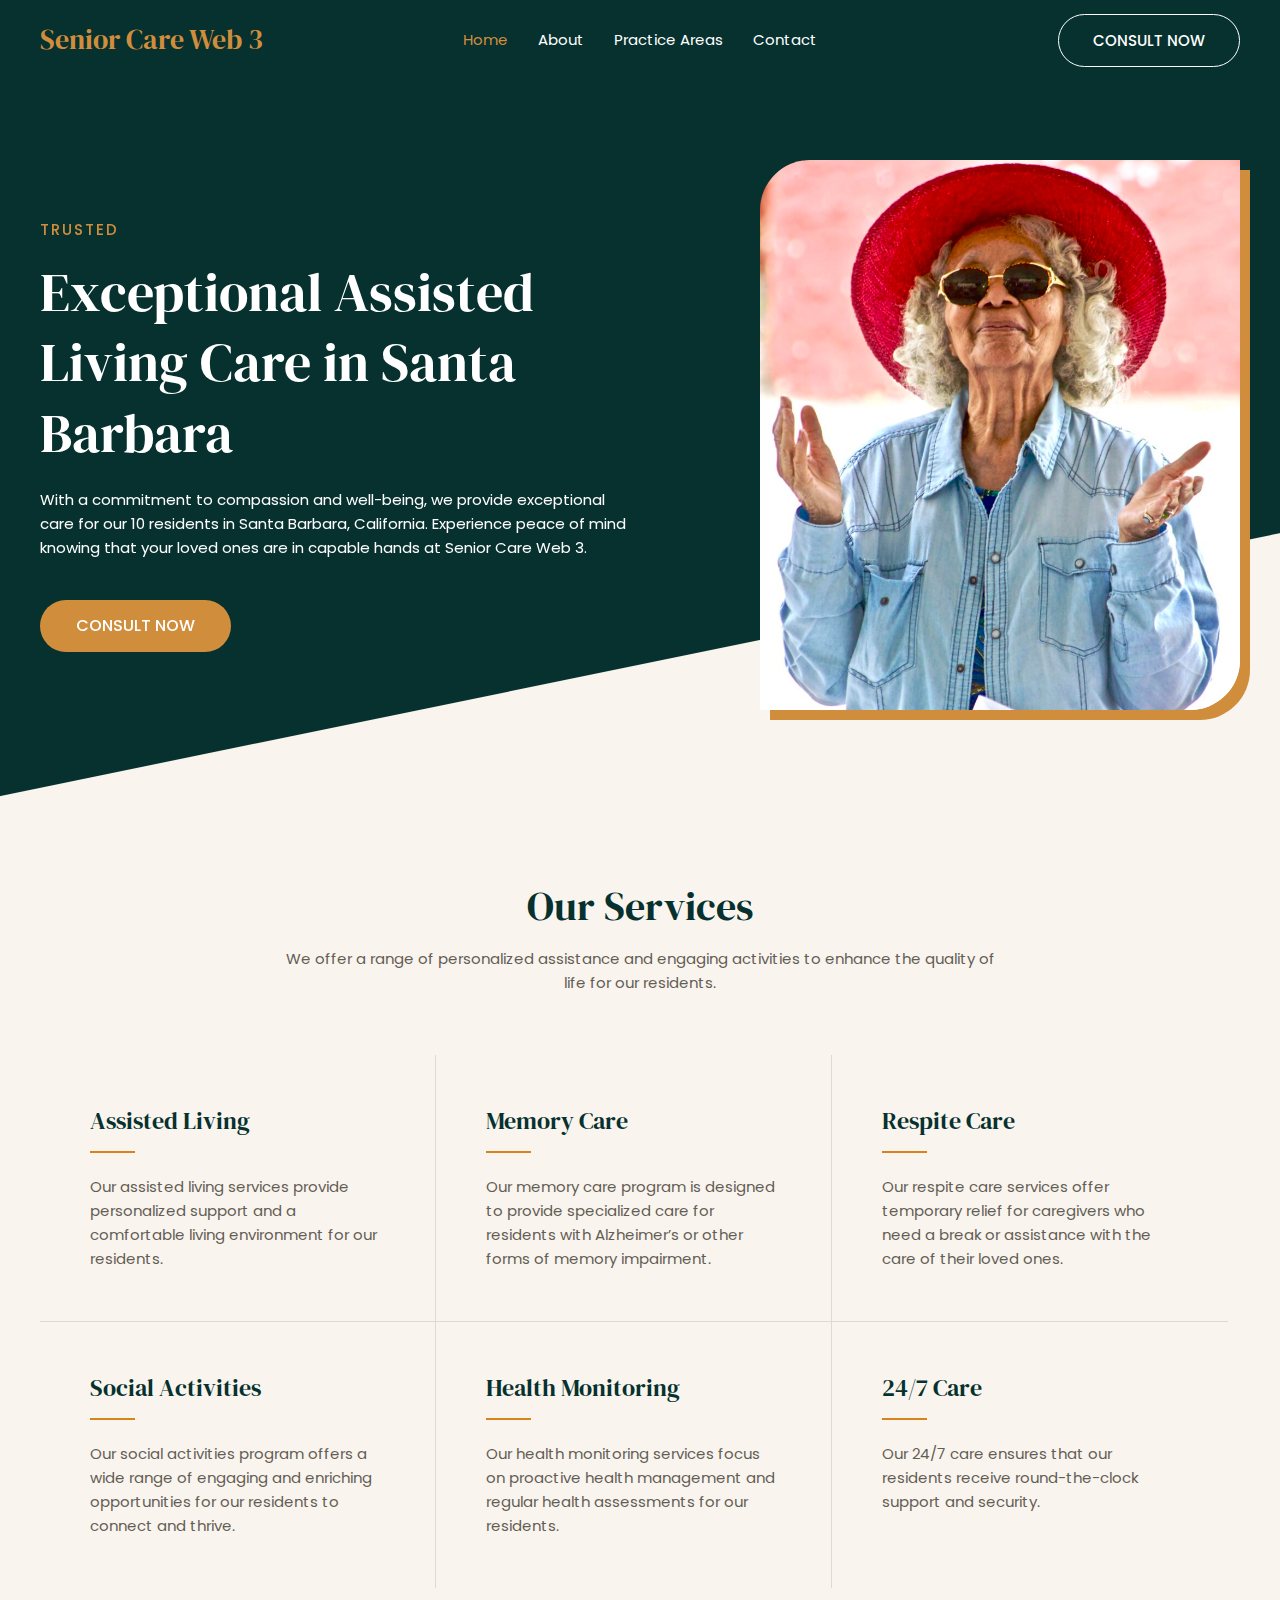
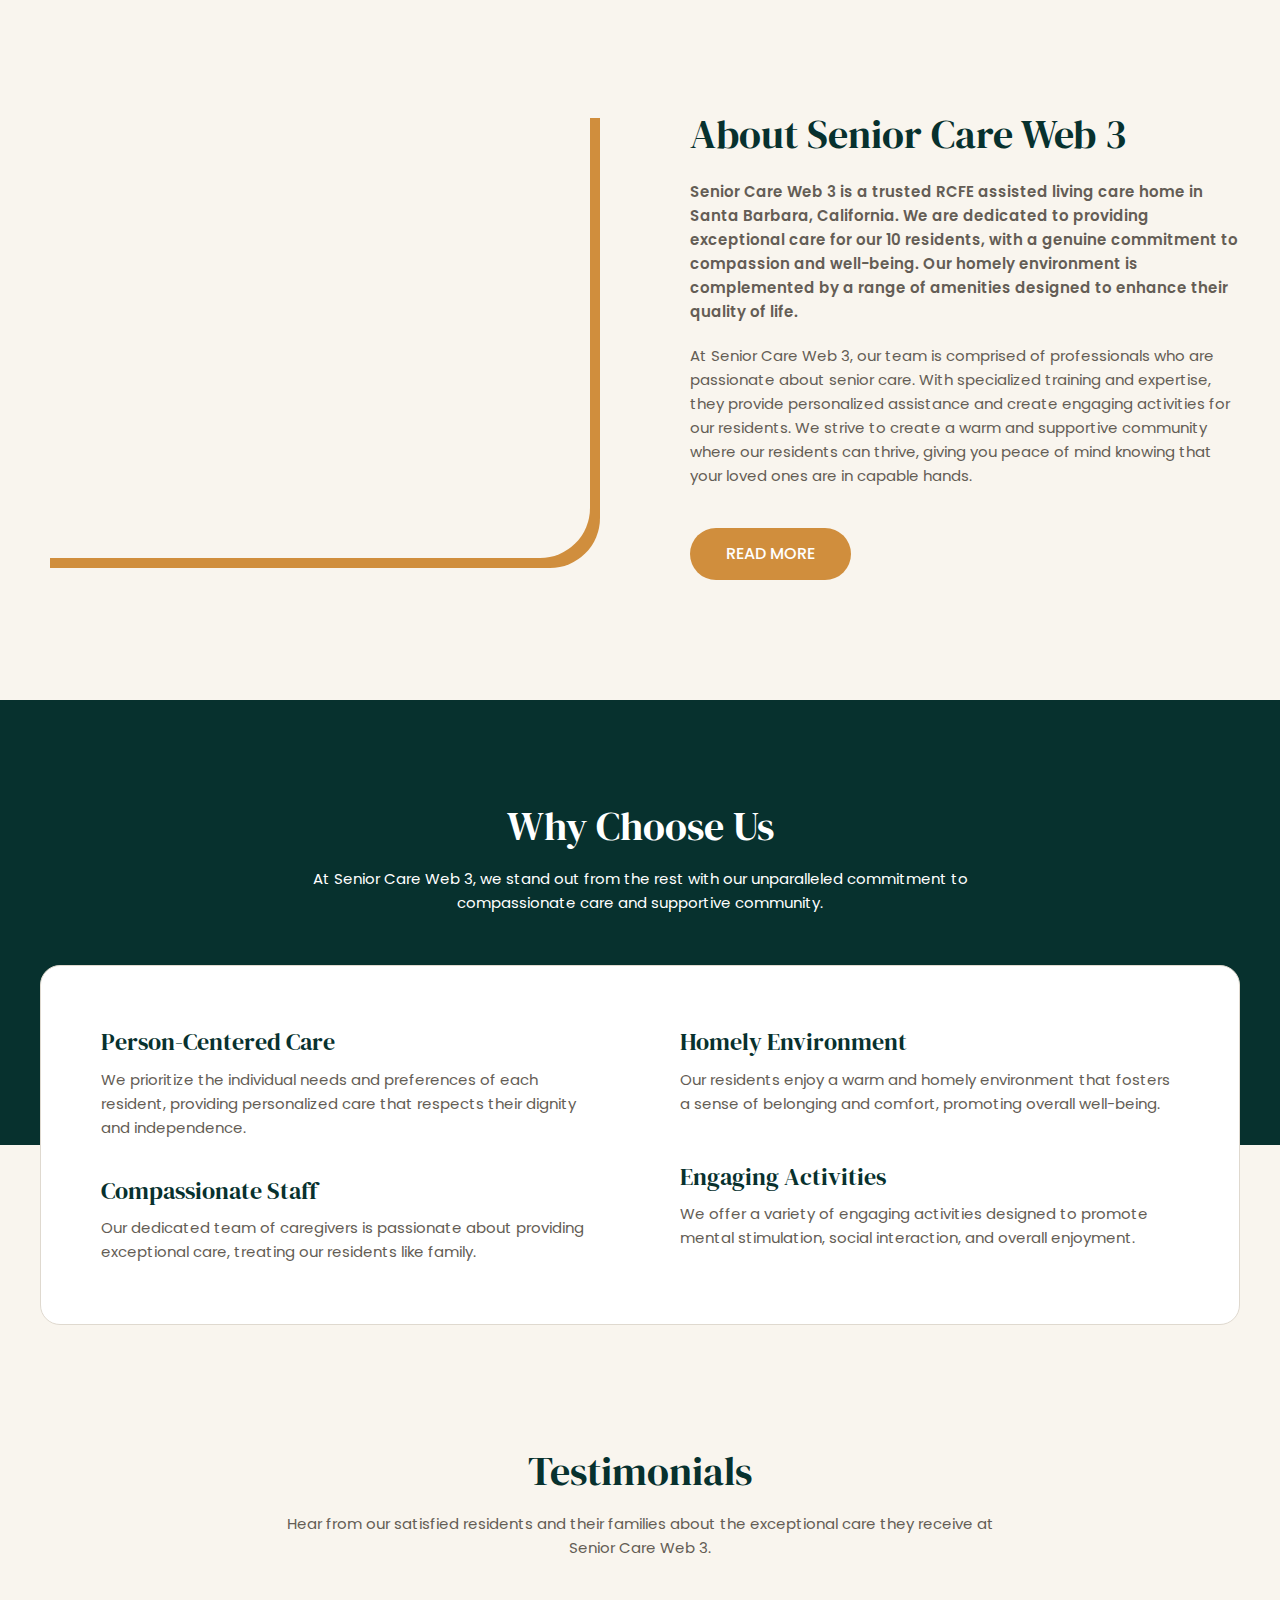
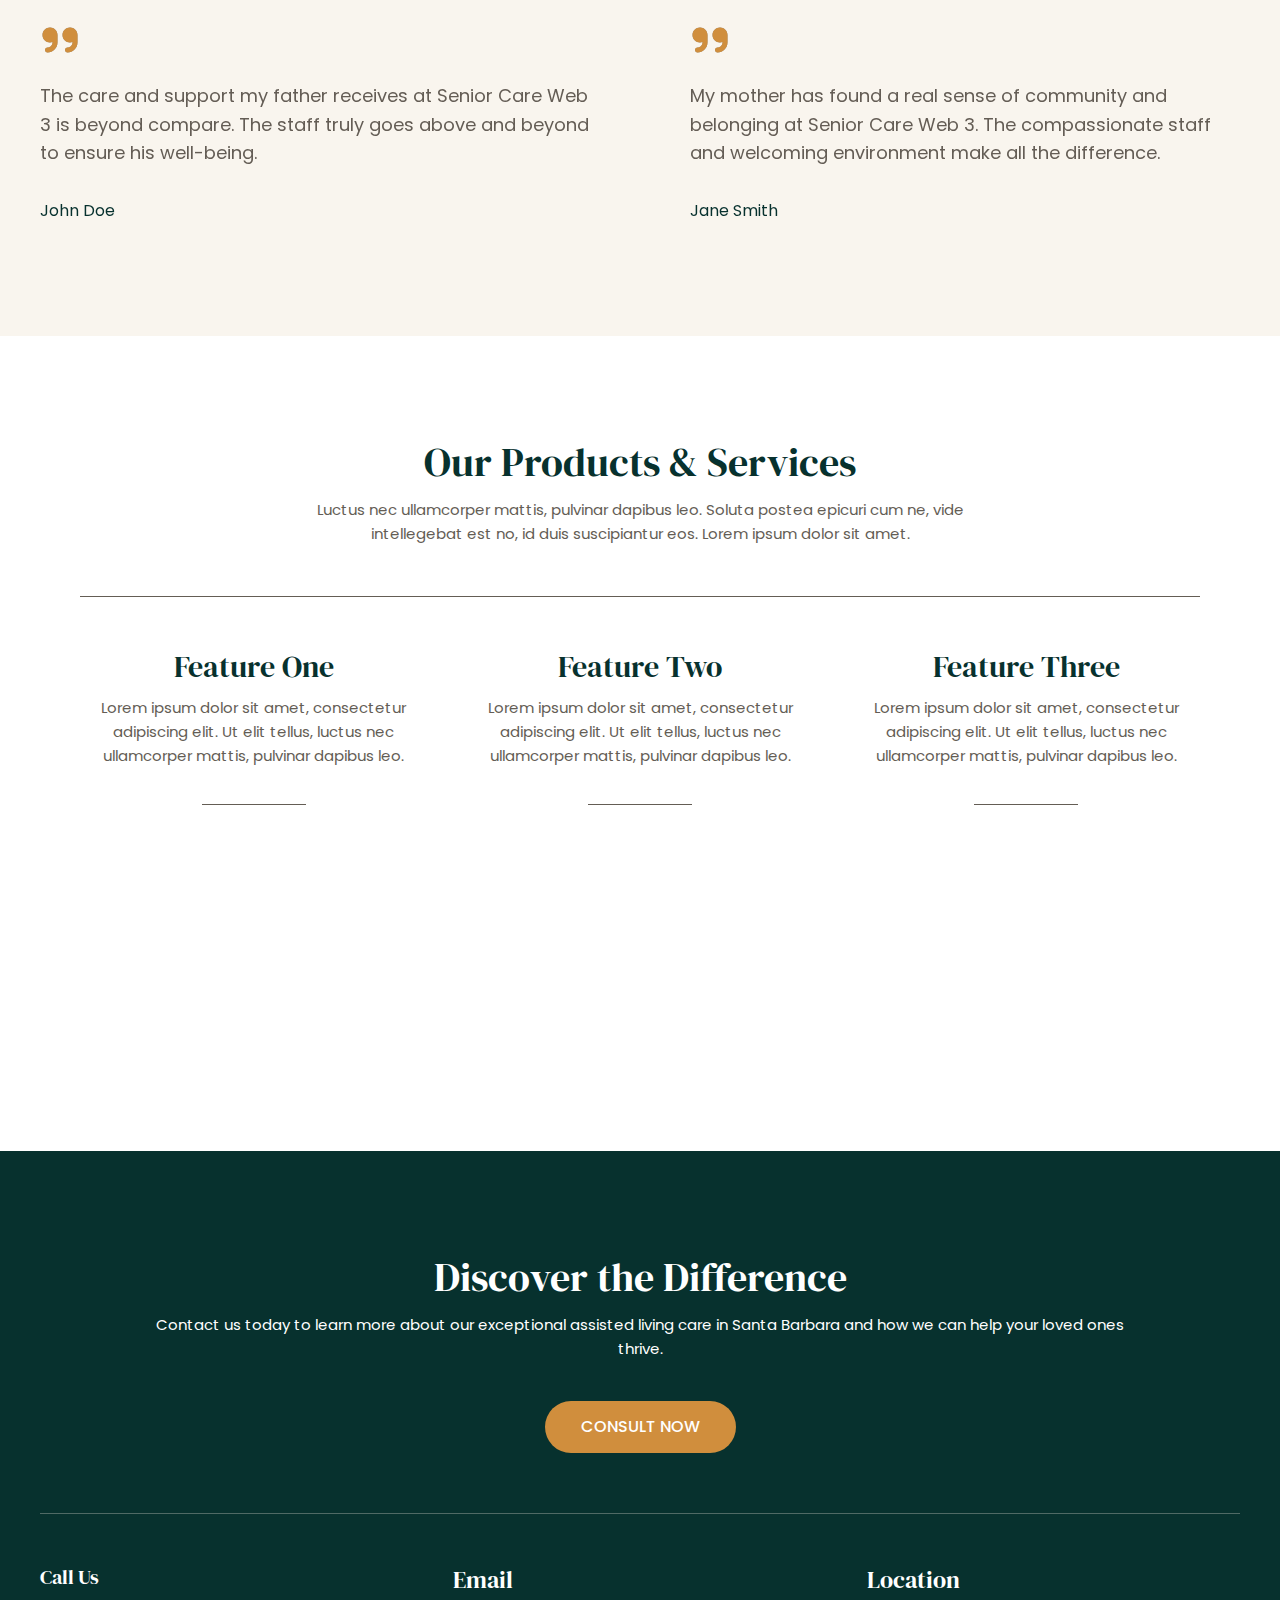
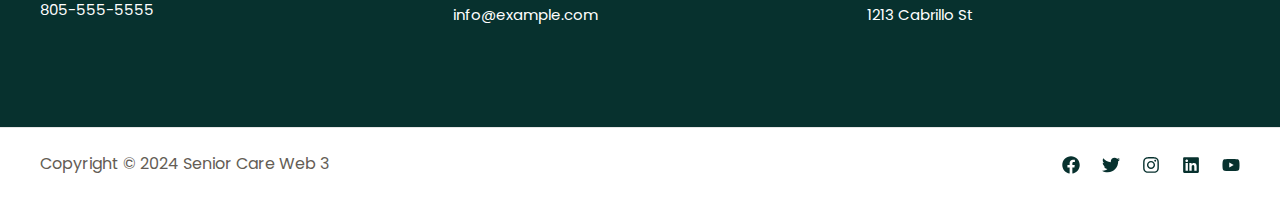
==== commit c335e6a7: "Updated/Added simply-static-1-1720217471" ====
--- a/index.html
+++ b/index.html
@@ -68,7 +68,7 @@
 .wp-block-pullquote{font-size: 1.5em;line-height: 1.6;}</style>
 <link rel="stylesheet" id="uagb-block-positioning-css-css" href="/wp-content/plugins/ultimate-addons-for-gutenberg/assets/css/spectra-block-positioning.min.css?ver=2.13.9" media="all">
 <link rel="stylesheet" id="uagb-slick-css-css" href="/wp-content/plugins/ultimate-addons-for-gutenberg/assets/css/slick.min.css?ver=2.13.9" media="all">
-<link rel="stylesheet" id="uag-style-11-css" href="/wp-content/uploads/uag-plugin/assets/0/uag-css-11.css?ver=1720147091" media="all">
+<link rel="stylesheet" id="uag-style-11-css" href="/wp-content/uploads/uag-plugin/assets/0/uag-css-11.css?ver=1720217472" media="all">
 <!--[if IE]>
 <script src="/wp-content/themes/astra/assets/js/minified/flexibility.min.js?ver=4.7.2" id="astra-flexibility-js"></script>
 <script id="astra-flexibility-js-after">
@@ -83,8 +83,8 @@
 <meta name="generator" content="WordPress 6.5.5">
 <link rel="canonical" href="/">
 <link rel="shortlink" href="/">
-<link rel="alternate" type="application/json+oembed" href="/wp-json/oembed/1.0/embed?url=http%3A%2F%2F%2F">
-<link rel="alternate" type="text/xml+oembed" href="/wp-json/oembed/1.0/embed?url=http%3A%2F%2F%2F#038;format=xml">
+<link rel="alternate" type="application/json+oembed" href="/wp-json/oembed/1.0/embed?url=https%3A%2F%2F%2F">
+<link rel="alternate" type="text/xml+oembed" href="/wp-json/oembed/1.0/embed?url=https%3A%2F%2F%2F#038;format=xml">
 <style id="uagb-style-conditional-extension">@media (min-width: 1025px){body .uag-hide-desktop.uagb-google-map__wrap,body .uag-hide-desktop{display:none !important}}@media (min-width: 768px) and (max-width: 1024px){body .uag-hide-tab.uagb-google-map__wrap,body .uag-hide-tab{display:none !important}}@media (max-width: 767px){body .uag-hide-mob.uagb-google-map__wrap,body .uag-hide-mob{display:none !important}}</style>
 </head>
 
@@ -214,7 +214,7 @@
 
 
 <div class="wp-block-uagb-container uagb-block-e714861b">
-<div class="wp-block-uagb-image uagb-block-0eae9ad4 wp-block-uagb-image--layout-default wp-block-uagb-image--effect-static wp-block-uagb-image--align-none"><figure class="wp-block-uagb-image__figure"><img decoding="async" srcset="http://senior-care-3.assistedlivingwebsites.com/wp-content/uploads/2023/09/1729931-1729931-scaled.jpg " sizes="(max-width: 480px) 150px" src="http://senior-care-3.assistedlivingwebsites.com/wp-content/uploads/2023/09/1729931-1729931-scaled.jpg" alt="" class="uag-image-1196" width="600" height="550" title="" loading="lazy" role="img"></figure></div>
+<div class="wp-block-uagb-image uagb-block-0eae9ad4 wp-block-uagb-image--layout-default wp-block-uagb-image--effect-static wp-block-uagb-image--align-none"><figure class="wp-block-uagb-image__figure"><img decoding="async" srcset="/wp-content/uploads/2023/09/1729931-1729931-879x1024.jpg ,/wp-content/uploads/2023/09/1729931-1729931-scaled.jpg 780w, /wp-content/uploads/2023/09/1729931-1729931-scaled.jpg 360w" sizes="(max-width: 480px) 150px" src="/wp-content/uploads/2023/09/1729931-1729931-879x1024.jpg" alt="Woman Wearing Red Hat and Sunglasses" class="uag-image-1196" width="600" height="550" title="1729931-1729931" loading="lazy" role="img"></figure></div>
 </div>
 </div>
 </div>
@@ -294,7 +294,7 @@
 
 <div class="wp-block-uagb-container uagb-block-67ac3636 alignfull uagb-is-root-container"><div class="uagb-container-inner-blocks-wrap">
 <div class="wp-block-uagb-container uagb-block-0eefd493">
-<div class="wp-block-uagb-image uagb-block-9575ce3e wp-block-uagb-image--layout-default wp-block-uagb-image--effect-static wp-block-uagb-image--align-none"><figure class="wp-block-uagb-image__figure"><img decoding="async" srcset="http://senior-care-3.assistedlivingwebsites.com/wp-content/uploads/2023/09/1786258-1786258-scaled.jpg " sizes="(max-width: 480px) 150px" src="http://senior-care-3.assistedlivingwebsites.com/wp-content/uploads/2023/09/1786258-1786258-scaled.jpg" alt="" class="uag-image-1197" width="600" height="450" title="" loading="lazy" role="img"></figure></div>
+<div class="wp-block-uagb-image uagb-block-9575ce3e wp-block-uagb-image--layout-default wp-block-uagb-image--effect-static wp-block-uagb-image--align-none"><figure class="wp-block-uagb-image__figure"><img decoding="async" srcset="/wp-content/uploads/2023/09/1786258-1786258-678x1024.jpg ,/wp-content/uploads/2023/09/1786258-1786258-scaled.jpg 780w, /wp-content/uploads/2023/09/1786258-1786258-scaled.jpg 360w" sizes="(max-width: 480px) 150px" src="/wp-content/uploads/2023/09/1786258-1786258-678x1024.jpg" alt="Woman Wearing Pink Dress Holding Fruit" class="uag-image-1197" width="600" height="450" title="1786258-1786258" loading="lazy" role="img"></figure></div>
 </div>
 
 
@@ -441,7 +441,7 @@
 
 
 
-<div class="wp-block-uagb-image uagb-block-5891fb7d wp-block-uagb-image--layout-default wp-block-uagb-image--effect-static wp-block-uagb-image--align-none"><figure class="wp-block-uagb-image__figure"><img decoding="async" srcset="http://senior-care-3.assistedlivingwebsites.com/wp-content/uploads/2023/09/feature1.jpg " sizes="(max-width: 480px) 150px" src="http://senior-care-3.assistedlivingwebsites.com/wp-content/uploads/2023/09/feature1.jpg" alt="" class="uag-image-1423" width="900" height="540" title="" loading="lazy" role="img"></figure></div>
+<div class="wp-block-uagb-image uagb-block-5891fb7d wp-block-uagb-image--layout-default wp-block-uagb-image--effect-static wp-block-uagb-image--align-none"><figure class="wp-block-uagb-image__figure"><img decoding="async" srcset="/wp-content/uploads/2023/09/feature4.jpg ,/wp-content/uploads/2023/09/feature4.jpg 780w, /wp-content/uploads/2023/09/feature4.jpg 360w" sizes="(max-width: 480px) 150px" src="/wp-content/uploads/2023/09/feature4.jpg" alt="" class="uag-image-1210" width="900" height="540" title="feature4.jpg" loading="lazy" role="img"></figure></div>
 </div>
 
 
@@ -455,7 +455,7 @@
 
 
 
-<div class="wp-block-uagb-image uagb-block-775b843f wp-block-uagb-image--layout-default wp-block-uagb-image--effect-static wp-block-uagb-image--align-none"><figure class="wp-block-uagb-image__figure"><img decoding="async" srcset="http://senior-care-3.assistedlivingwebsites.com/wp-content/uploads/2023/09/feature3.jpg " sizes="(max-width: 480px) 150px" src="http://senior-care-3.assistedlivingwebsites.com/wp-content/uploads/2023/09/feature3.jpg" alt="" class="uag-image-1425" width="900" height="540" title="" loading="lazy" role="img"></figure></div>
+<div class="wp-block-uagb-image uagb-block-775b843f wp-block-uagb-image--layout-default wp-block-uagb-image--effect-static wp-block-uagb-image--align-none"><figure class="wp-block-uagb-image__figure"><img decoding="async" srcset="/wp-content/uploads/2023/09/feature3.jpg ,/wp-content/uploads/2023/09/feature3.jpg 780w, /wp-content/uploads/2023/09/feature3.jpg 360w" sizes="(max-width: 480px) 150px" src="/wp-content/uploads/2023/09/feature3.jpg" alt="" class="uag-image-1209" width="900" height="540" title="feature3.jpg" loading="lazy" role="img"></figure></div>
 </div>
 
 
@@ -469,7 +469,7 @@
 
 
 
-<div class="wp-block-uagb-image uagb-block-4f44b2ab wp-block-uagb-image--layout-default wp-block-uagb-image--effect-static wp-block-uagb-image--align-none"><figure class="wp-block-uagb-image__figure"><img decoding="async" srcset="http://senior-care-3.assistedlivingwebsites.com/wp-content/uploads/2023/09/feature4.jpg " sizes="(max-width: 480px) 150px" src="http://senior-care-3.assistedlivingwebsites.com/wp-content/uploads/2023/09/feature4.jpg" alt="" class="uag-image-1426" width="900" height="540" title="" loading="lazy" role="img"></figure></div>
+<div class="wp-block-uagb-image uagb-block-4f44b2ab wp-block-uagb-image--layout-default wp-block-uagb-image--effect-static wp-block-uagb-image--align-none"><figure class="wp-block-uagb-image__figure"><img decoding="async" srcset="/wp-content/uploads/2023/09/feature1.jpg ,/wp-content/uploads/2023/09/feature1.jpg 780w, /wp-content/uploads/2023/09/feature1.jpg 360w" sizes="(max-width: 480px) 150px" src="/wp-content/uploads/2023/09/feature1.jpg" alt="" class="uag-image-1208" width="900" height="540" title="feature1.jpg" loading="lazy" role="img"></figure></div>
 </div>
 </div>
 </div></div>
@@ -562,7 +562,7 @@
 <script src="/wp-content/plugins/ultimate-addons-for-gutenberg/assets/js/testimonial.min.js?ver=2.13.9" id="uagb-testimonial-js-js"></script>
 <script src="/wp-content/plugins/ultimate-addons-for-gutenberg/assets/js/imagesloaded.min.js?ver=2.13.9" id="uagb-imagesloaded-js"></script>
 <script src="/wp-content/plugins/ultimate-addons-for-gutenberg/assets/js/slick.min.js?ver=2.13.9" id="uagb-slick-js-js"></script>
-<script src="/wp-content/uploads/uag-plugin/assets/0/uag-js-11.js?ver=1720147091" id="uag-script-11-js"></script>
+<script src="/wp-content/uploads/uag-plugin/assets/0/uag-js-11.js?ver=1720217472" id="uag-script-11-js"></script>
 			<script>/(trident|msie)/i.test(navigator.userAgent)&&document.getElementById&&window.addEventListener&&window.addEventListener("hashchange",function(){var t,e=location.hash.substring(1);/^[A-z0-9_-]+$/.test(e)&&(t=document.getElementById(e))&&(/^(?:a|select|input|button|textarea)$/i.test(t.tagName)||(t.tabIndex=-1),t.focus())},!1);</script>
 				</body>
 </html>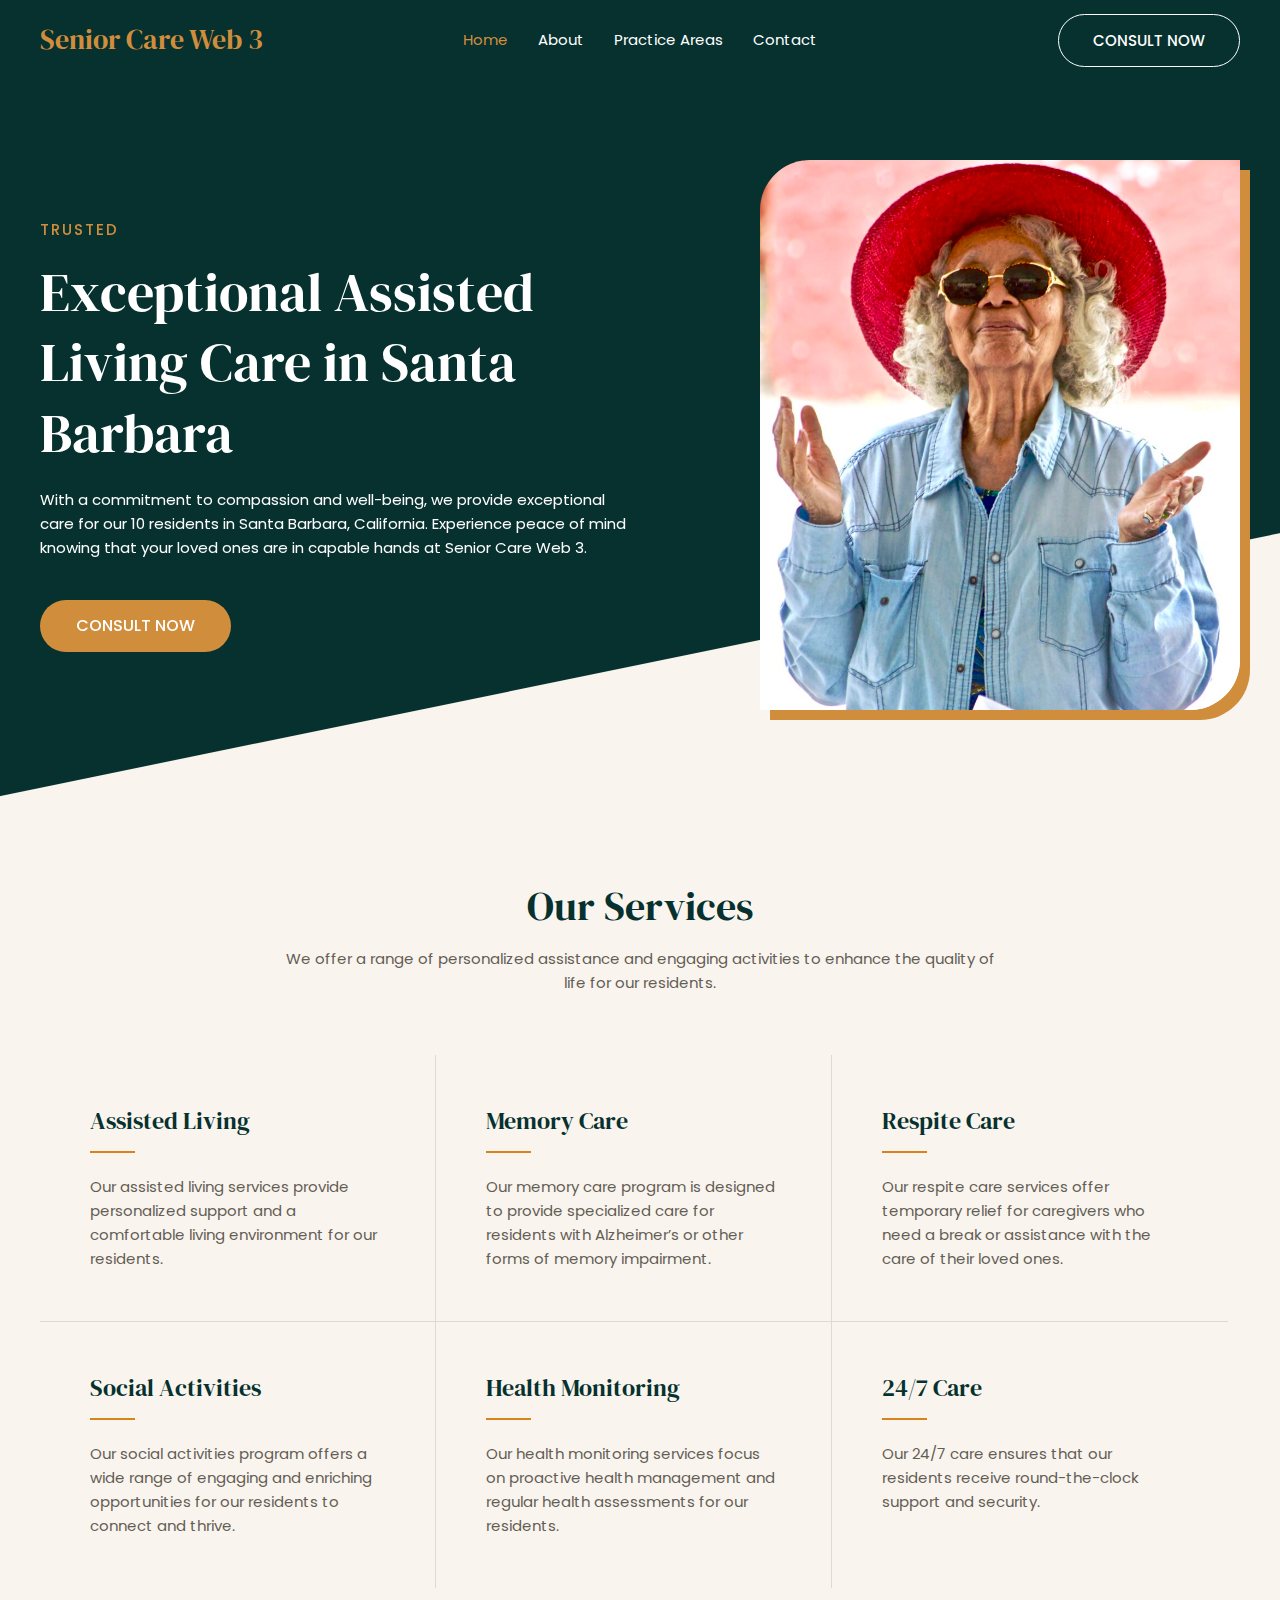
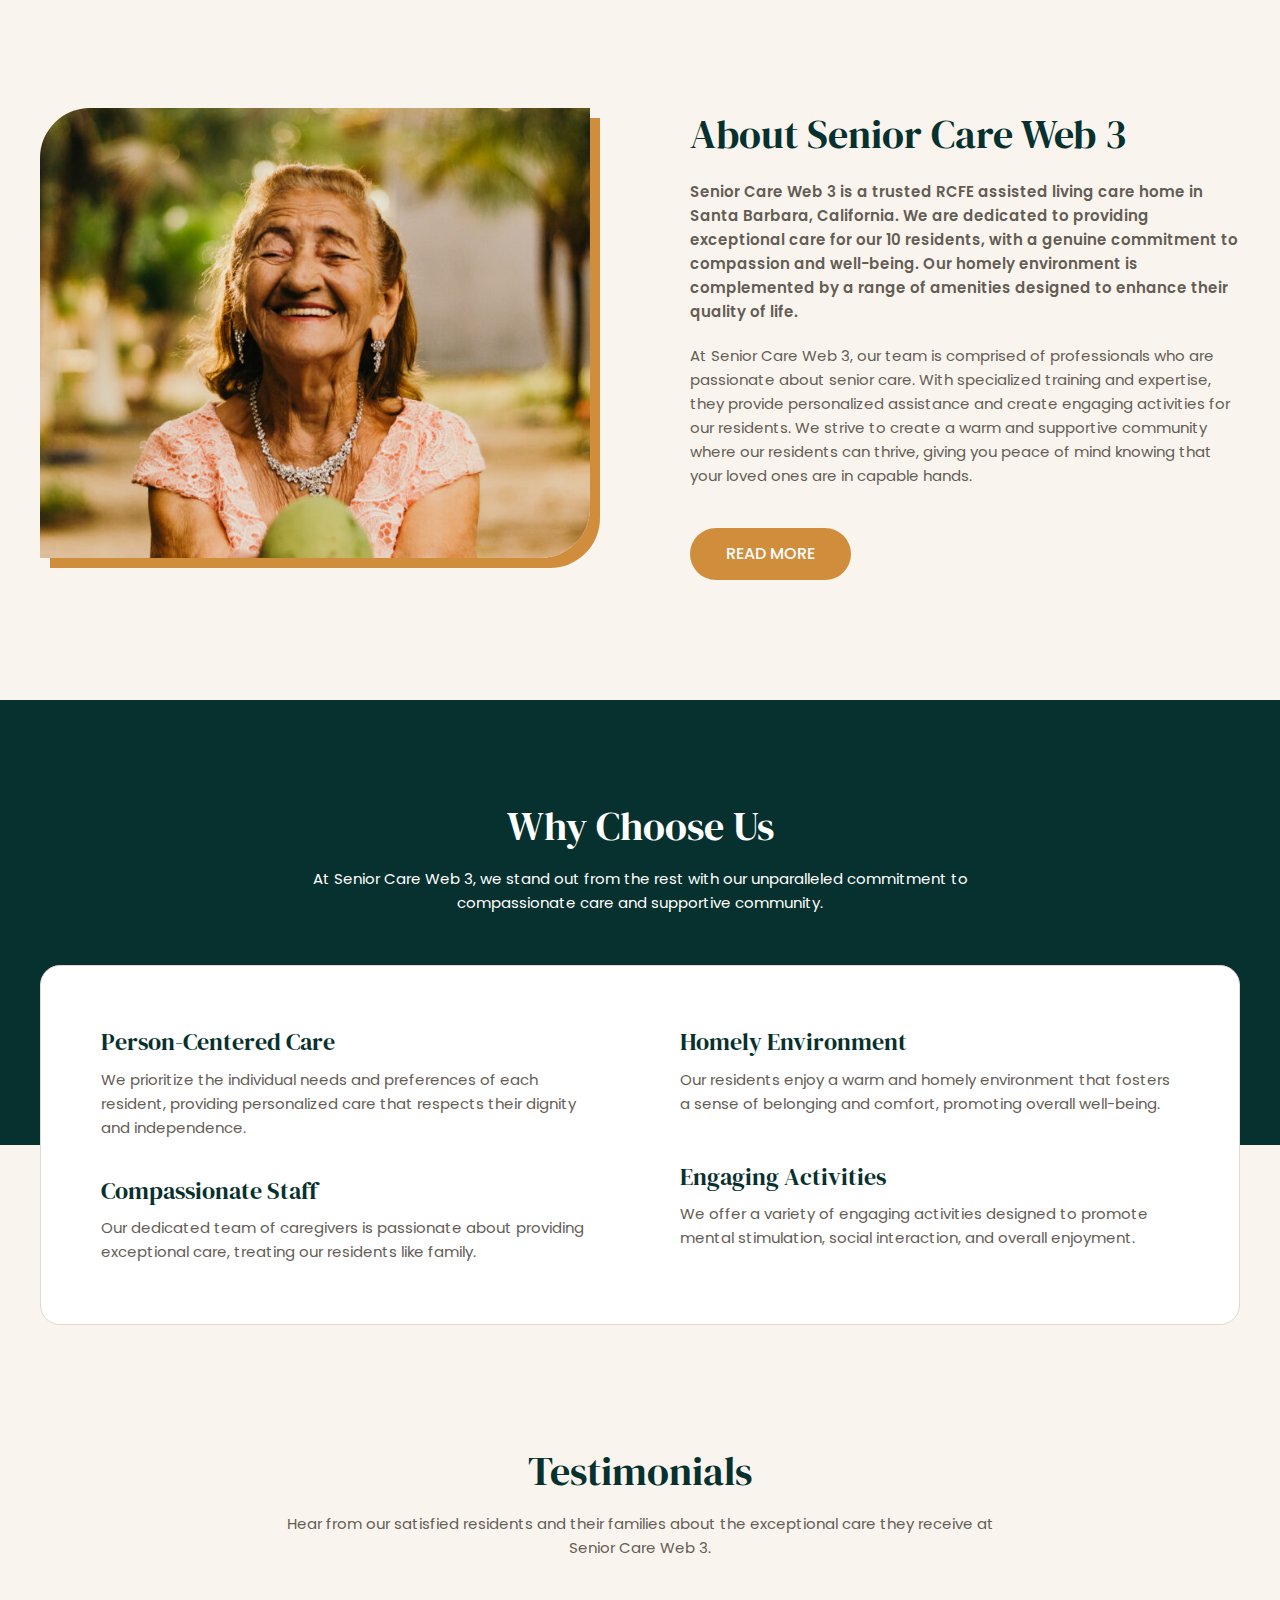
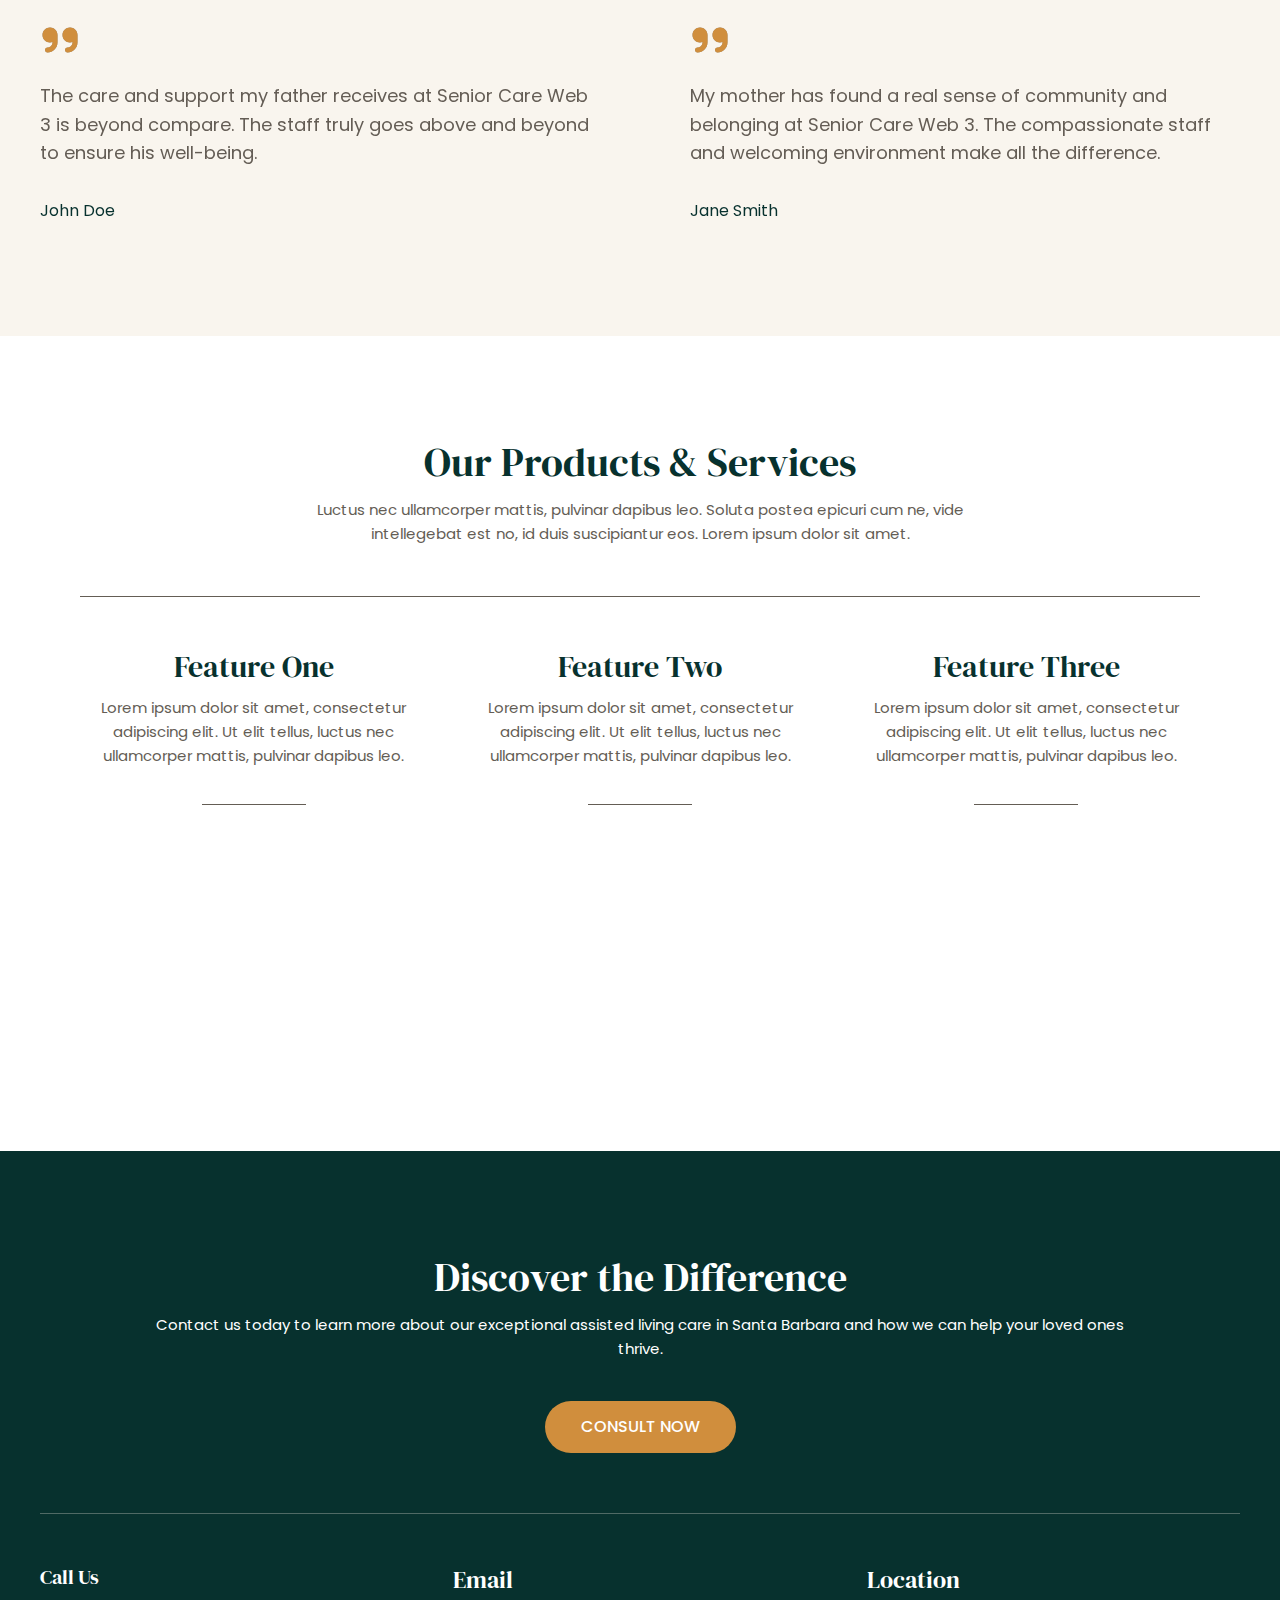
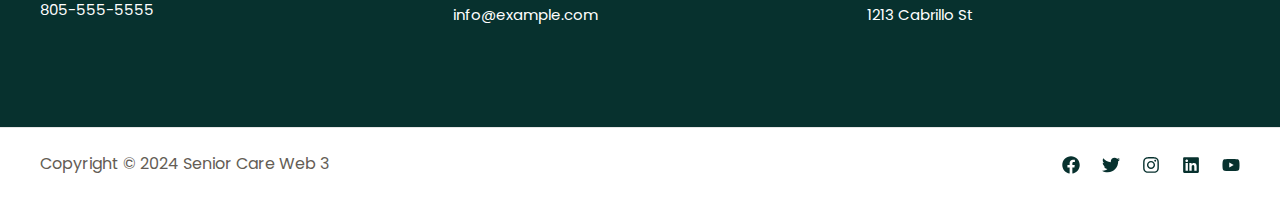
==== commit c7c1ac37: "Updated/Added simply-static-1-1720217569" ====
--- a/index.html
+++ b/index.html
@@ -68,7 +68,7 @@
 .wp-block-pullquote{font-size: 1.5em;line-height: 1.6;}</style>
 <link rel="stylesheet" id="uagb-block-positioning-css-css" href="/wp-content/plugins/ultimate-addons-for-gutenberg/assets/css/spectra-block-positioning.min.css?ver=2.13.9" media="all">
 <link rel="stylesheet" id="uagb-slick-css-css" href="/wp-content/plugins/ultimate-addons-for-gutenberg/assets/css/slick.min.css?ver=2.13.9" media="all">
-<link rel="stylesheet" id="uag-style-11-css" href="/wp-content/uploads/uag-plugin/assets/0/uag-css-11.css?ver=1720217472" media="all">
+<link rel="stylesheet" id="uag-style-11-css" href="/wp-content/uploads/uag-plugin/assets/0/uag-css-11.css?ver=1720217570" media="all">
 <!--[if IE]>
 <script src="/wp-content/themes/astra/assets/js/minified/flexibility.min.js?ver=4.7.2" id="astra-flexibility-js"></script>
 <script id="astra-flexibility-js-after">
@@ -562,7 +562,7 @@
 <script src="/wp-content/plugins/ultimate-addons-for-gutenberg/assets/js/testimonial.min.js?ver=2.13.9" id="uagb-testimonial-js-js"></script>
 <script src="/wp-content/plugins/ultimate-addons-for-gutenberg/assets/js/imagesloaded.min.js?ver=2.13.9" id="uagb-imagesloaded-js"></script>
 <script src="/wp-content/plugins/ultimate-addons-for-gutenberg/assets/js/slick.min.js?ver=2.13.9" id="uagb-slick-js-js"></script>
-<script src="/wp-content/uploads/uag-plugin/assets/0/uag-js-11.js?ver=1720217472" id="uag-script-11-js"></script>
+<script src="/wp-content/uploads/uag-plugin/assets/0/uag-js-11.js?ver=1720217570" id="uag-script-11-js"></script>
 			<script>/(trident|msie)/i.test(navigator.userAgent)&&document.getElementById&&window.addEventListener&&window.addEventListener("hashchange",function(){var t,e=location.hash.substring(1);/^[A-z0-9_-]+$/.test(e)&&(t=document.getElementById(e))&&(/^(?:a|select|input|button|textarea)$/i.test(t.tagName)||(t.tabIndex=-1),t.focus())},!1);</script>
 				</body>
 </html>